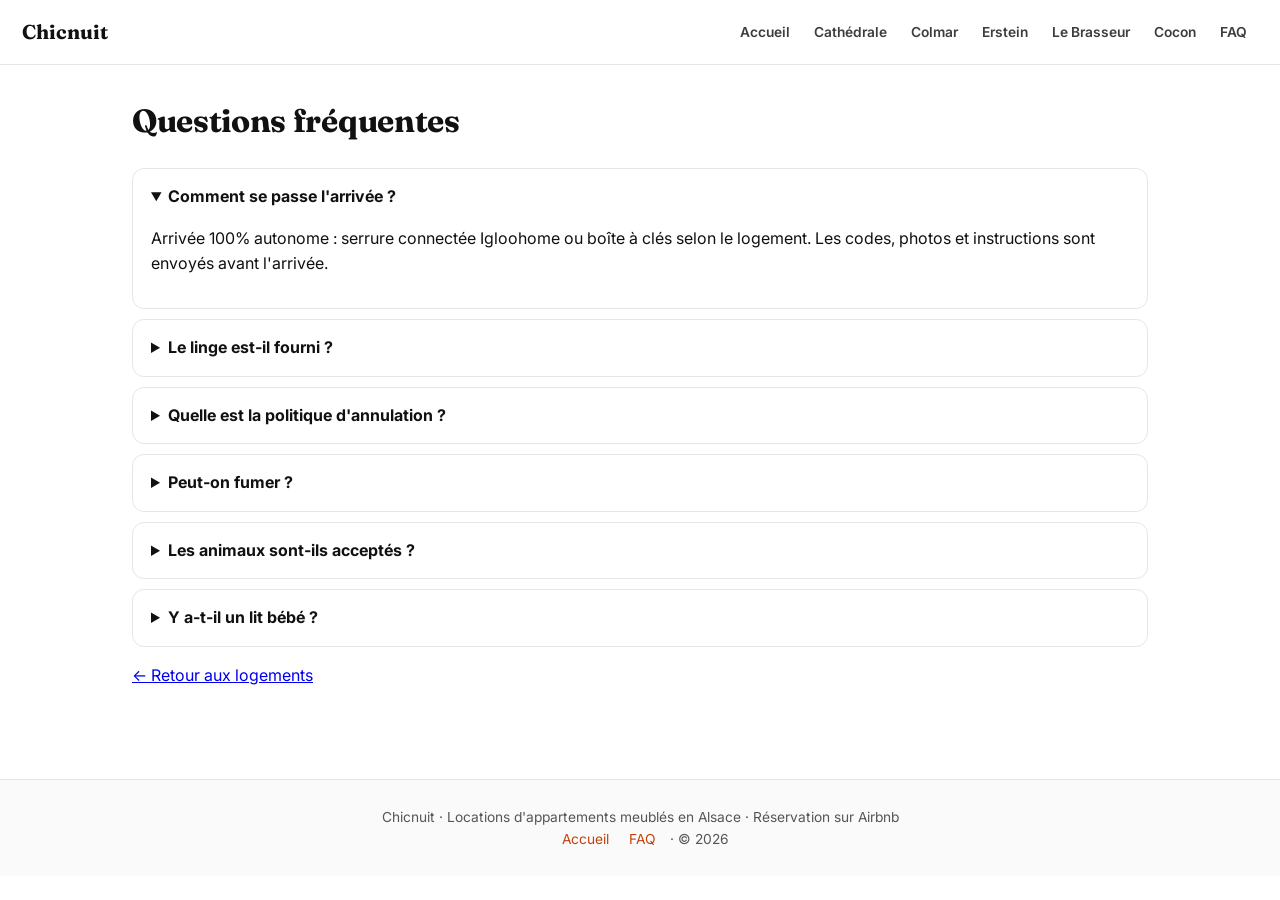
==== faq.html @ 04361673 "v3.1: hero full-bleed, titre/prix avant galerie" ====
<!DOCTYPE html>
<html lang="fr"><head><meta charset="utf-8"><meta name="viewport" content="width=device-width,initial-scale=1">
<title>Chicnuit — Questions fréquentes</title><meta name="description" content="Arrivée autonome, linge fourni, politique d&#x27;annulation 30 jours, animaux, lit bébé : les réponses sur les appartements Chicnuit.">
<link rel="canonical" href="https://sengchanhkano-prog.github.io/chicnuit/faq.html">
<link rel="preconnect" href="https://fonts.googleapis.com"><link rel="preconnect" href="https://fonts.gstatic.com" crossorigin>
<link href="https://fonts.googleapis.com/css2?family=Fraunces:opsz,wght@9..144,600;9..144,700&family=Inter:wght@400;600;800&display=swap" rel="stylesheet">
<link rel="stylesheet" href="style.css"><script type="application/ld+json">{"@context": "https://schema.org", "@type": "FAQPage", "mainEntity": [{"@type": "Question", "name": "Comment se passe l'arrivée ?", "acceptedAnswer": {"@type": "Answer", "text": "Arrivée 100% autonome : serrure connectée Igloohome ou boîte à clés selon le logement. Les codes, photos et instructions sont envoyés avant l'arrivée."}}, {"@type": "Question", "name": "Le linge est-il fourni ?", "acceptedAnswer": {"@type": "Answer", "text": "Oui : draps et serviettes fournis dans tous nos logements (1 serviette par voyageur)."}}, {"@type": "Question", "name": "Quelle est la politique d'annulation ?", "acceptedAnswer": {"@type": "Answer", "text": "Non remboursable moins de 30 jours avant l'arrivée. L'option « annulation prolongée » Airbnb (petit supplément) permet d'annuler gratuitement jusqu'à 24 h avant."}}, {"@type": "Question", "name": "Peut-on fumer ?", "acceptedAnswer": {"@type": "Answer", "text": "Non, tous nos logements sont non-fumeurs à l'intérieur."}}, {"@type": "Question", "name": "Les animaux sont-ils acceptés ?", "acceptedAnswer": {"@type": "Answer", "text": "Oui à Erstein, uniquement sur déclaration préalable. Pour les autres logements, demandez-nous sur Airbnb avant de réserver."}}, {"@type": "Question", "name": "Y a-t-il un lit bébé ?", "acceptedAnswer": {"@type": "Answer", "text": "Oui, sur demande, à Colmar (et selon disponibilité dans les autres logements)."}}]}</script></head>
<body><nav class="nav"><a class="brand" href="https://sengchanhkano-prog.github.io/chicnuit/">Chicnuit</a><div class="links"><a href="https://sengchanhkano-prog.github.io/chicnuit/">Accueil</a><a href="https://sengchanhkano-prog.github.io/chicnuit/apartments/cathedrale.html">Cathédrale</a><a href="https://sengchanhkano-prog.github.io/chicnuit/apartments/colmar.html">Colmar</a><a href="https://sengchanhkano-prog.github.io/chicnuit/apartments/erstein.html">Erstein</a><a href="https://sengchanhkano-prog.github.io/chicnuit/apartments/brasseur.html">Le Brasseur</a><a href="https://sengchanhkano-prog.github.io/chicnuit/apartments/cocon.html">Cocon</a><a href="https://sengchanhkano-prog.github.io/chicnuit/faq.html">FAQ</a></div></nav>
<main><div class='wrap'><h2 class='sec'>Questions fréquentes</h2><div class='faq'><details open><summary>Comment se passe l'arrivée ?</summary><p>Arrivée 100% autonome : serrure connectée Igloohome ou boîte à clés selon le logement. Les codes, photos et instructions sont envoyés avant l'arrivée.</p></details><details><summary>Le linge est-il fourni ?</summary><p>Oui : draps et serviettes fournis dans tous nos logements (1 serviette par voyageur).</p></details><details><summary>Quelle est la politique d'annulation ?</summary><p>Non remboursable moins de 30 jours avant l'arrivée. L'option « annulation prolongée » Airbnb (petit supplément) permet d'annuler gratuitement jusqu'à 24 h avant.</p></details><details><summary>Peut-on fumer ?</summary><p>Non, tous nos logements sont non-fumeurs à l'intérieur.</p></details><details><summary>Les animaux sont-ils acceptés ?</summary><p>Oui à Erstein, uniquement sur déclaration préalable. Pour les autres logements, demandez-nous sur Airbnb avant de réserver.</p></details><details><summary>Y a-t-il un lit bébé ?</summary><p>Oui, sur demande, à Colmar (et selon disponibilité dans les autres logements).</p></details></div><p><a href='index.html'>← Retour aux logements</a></p></div></main>
<footer>Chicnuit · Locations d'appartements meublés en Alsace · Réservation sur Airbnb<br><a href="https://sengchanhkano-prog.github.io/chicnuit/">Accueil</a><a href="https://sengchanhkano-prog.github.io/chicnuit/faq.html">FAQ</a> · © 2026</footer></body></html>
---- style.css ----
:root{--ink:#111;--muted:#6f6f6f;--line:#e6e6e6;--accent:#c2410c;--dark:#141414}
*{box-sizing:border-box}html{scroll-behavior:smooth}
body{margin:0;font-family:'Inter',system-ui,-apple-system,sans-serif;color:var(--ink);background:#fff;line-height:1.6}
h1,h2,.serif{font-family:'Fraunces',Georgia,serif;letter-spacing:-.01em}
.nav{position:sticky;top:0;z-index:50;background:#fff;border-bottom:1px solid var(--line);display:flex;align-items:center;justify-content:space-between;padding:14px 22px;gap:10px}
.nav .brand{font-family:'Fraunces',Georgia,serif;font-weight:700;font-size:1.25rem;text-decoration:none;color:var(--ink)}
.nav .links{display:flex;gap:2px;overflow-x:auto}
.nav .links a{color:#3d3d3d;text-decoration:none;font-size:.86rem;font-weight:600;padding:7px 11px;border-radius:999px;white-space:nowrap}
.nav .links a:hover{background:#f4f4f4;color:var(--accent)}
.ghero{position:relative;min-height:520px;display:flex;align-items:center;justify-content:center;text-align:center;color:#fff}
.ghero .bg{position:absolute;inset:0;background-size:cover;background-position:center 65%}
.ghero .shade{position:absolute;inset:0;background:linear-gradient(180deg,rgba(0,0,0,.5),rgba(0,0,0,.25) 45%,rgba(0,0,0,.62))}
.ghero .inner{position:relative;padding:30px 20px;max-width:760px}
.ghero h1{font-size:clamp(2rem,5.5vw,3.4rem);margin:0;line-height:1.12;text-shadow:0 2px 14px rgba(0,0,0,.4)}
.ghero p{margin:16px auto 0;max-width:600px;font-size:1.02rem;opacity:.95}
.ghero .cta2{margin-top:26px;display:flex;gap:12px;justify-content:center;flex-wrap:wrap}
main{padding:0}
.wrap{max-width:1060px;margin:0 auto;padding:30px 22px}
.ghero{position:relative;min-height:560px;display:flex;align-items:center;justify-content:center;text-align:center;color:#fff}
.kicker{color:var(--accent);font-weight:800;font-size:.8rem;letter-spacing:.14em;text-transform:uppercase;margin:0 0 8px}
h2.sec{font-size:clamp(1.5rem,3vw,2rem);margin:0 0 22px}
.grid{display:grid;gap:26px 22px;grid-template-columns:repeat(auto-fill,minmax(300px,1fr))}
.card{background:#fff;border:1px solid var(--line);border-radius:18px;overflow:hidden;display:flex;flex-direction:column;text-decoration:none;color:var(--ink);transition:box-shadow .18s,transform .18s}
.card:hover{box-shadow:0 10px 26px rgba(0,0,0,.13);transform:translateY(-2px)}
.card .ph{position:relative;aspect-ratio:4/3;background:#eee}
.card .ph img{width:100%;height:100%;object-fit:cover;display:block}
.card .pad{padding:15px 17px 17px;display:flex;flex-direction:column;flex:1}
.card h2{font-size:1.12rem;margin:0 0 2px}
.card .loc{color:var(--muted);font-size:.88rem;margin:0}
.card .beds{color:var(--muted);font-size:.85rem;margin:7px 0 12px}
.card .pline{margin-top:auto;font-size:.95rem}
.card .pline b{font-weight:800}
.heroimg{width:100%;border-radius:16px;display:block}
.gal{display:grid;grid-template-columns:2fr 1fr;gap:10px;margin:20px 0 8px}
.gal img{width:100%;height:100%;object-fit:cover;border-radius:14px;display:block;aspect-ratio:16/10}
.gal .side{display:grid;gap:10px}
.gal .side img{aspect-ratio:auto}
.trow{display:flex;justify-content:space-between;align-items:baseline;gap:14px;flex-wrap:wrap}
.trow h1{font-size:clamp(1.7rem,4vw,2.4rem);margin:8px 0 0}
.trow .bigprice{font-size:1.15rem;color:var(--ink)}
.trow .bigprice b{font-weight:800}
.chips{display:flex;flex-wrap:wrap;gap:8px;margin:18px 0 4px}
.chip{background:#f6f6f6;border:1px solid var(--line);border-radius:999px;padding:7px 14px;font-size:.85rem;color:#333}
.cancel{background:#fff7ed;border:1px solid #fed7aa;border-left:4px solid var(--accent);border-radius:12px;padding:14px 18px;margin:22px 0;font-size:.94rem}
.faq details{background:#fff;border:1px solid var(--line);border-radius:12px;padding:15px 18px;margin:10px 0}
.faq summary{font-weight:700;cursor:pointer}
.btn{display:inline-block;background:var(--accent);color:#fff!important;padding:12px 22px;border-radius:12px;text-decoration:none;font-size:.95rem;font-weight:700;box-shadow:0 4px 14px rgba(194,65,12,.28)}
.btn.ghost{background:#fff;color:var(--ink)!important;border:1.5px solid var(--line);box-shadow:none}
.badge{display:inline-block;background:#fff7ed;color:#9a3412;font-size:.8rem;font-weight:700;padding:5px 12px;border-radius:999px}
.backlink{margin-top:26px}
footer{background:#fafafa;border-top:1px solid var(--line);margin-top:44px;padding:26px 20px;font-size:.86rem;color:#555;text-align:center}
footer a{color:var(--accent);text-decoration:none;margin:0 10px}
@media(max-width:640px){.gal{grid-template-columns:1fr}.nav .links a{padding:7px 8px}}
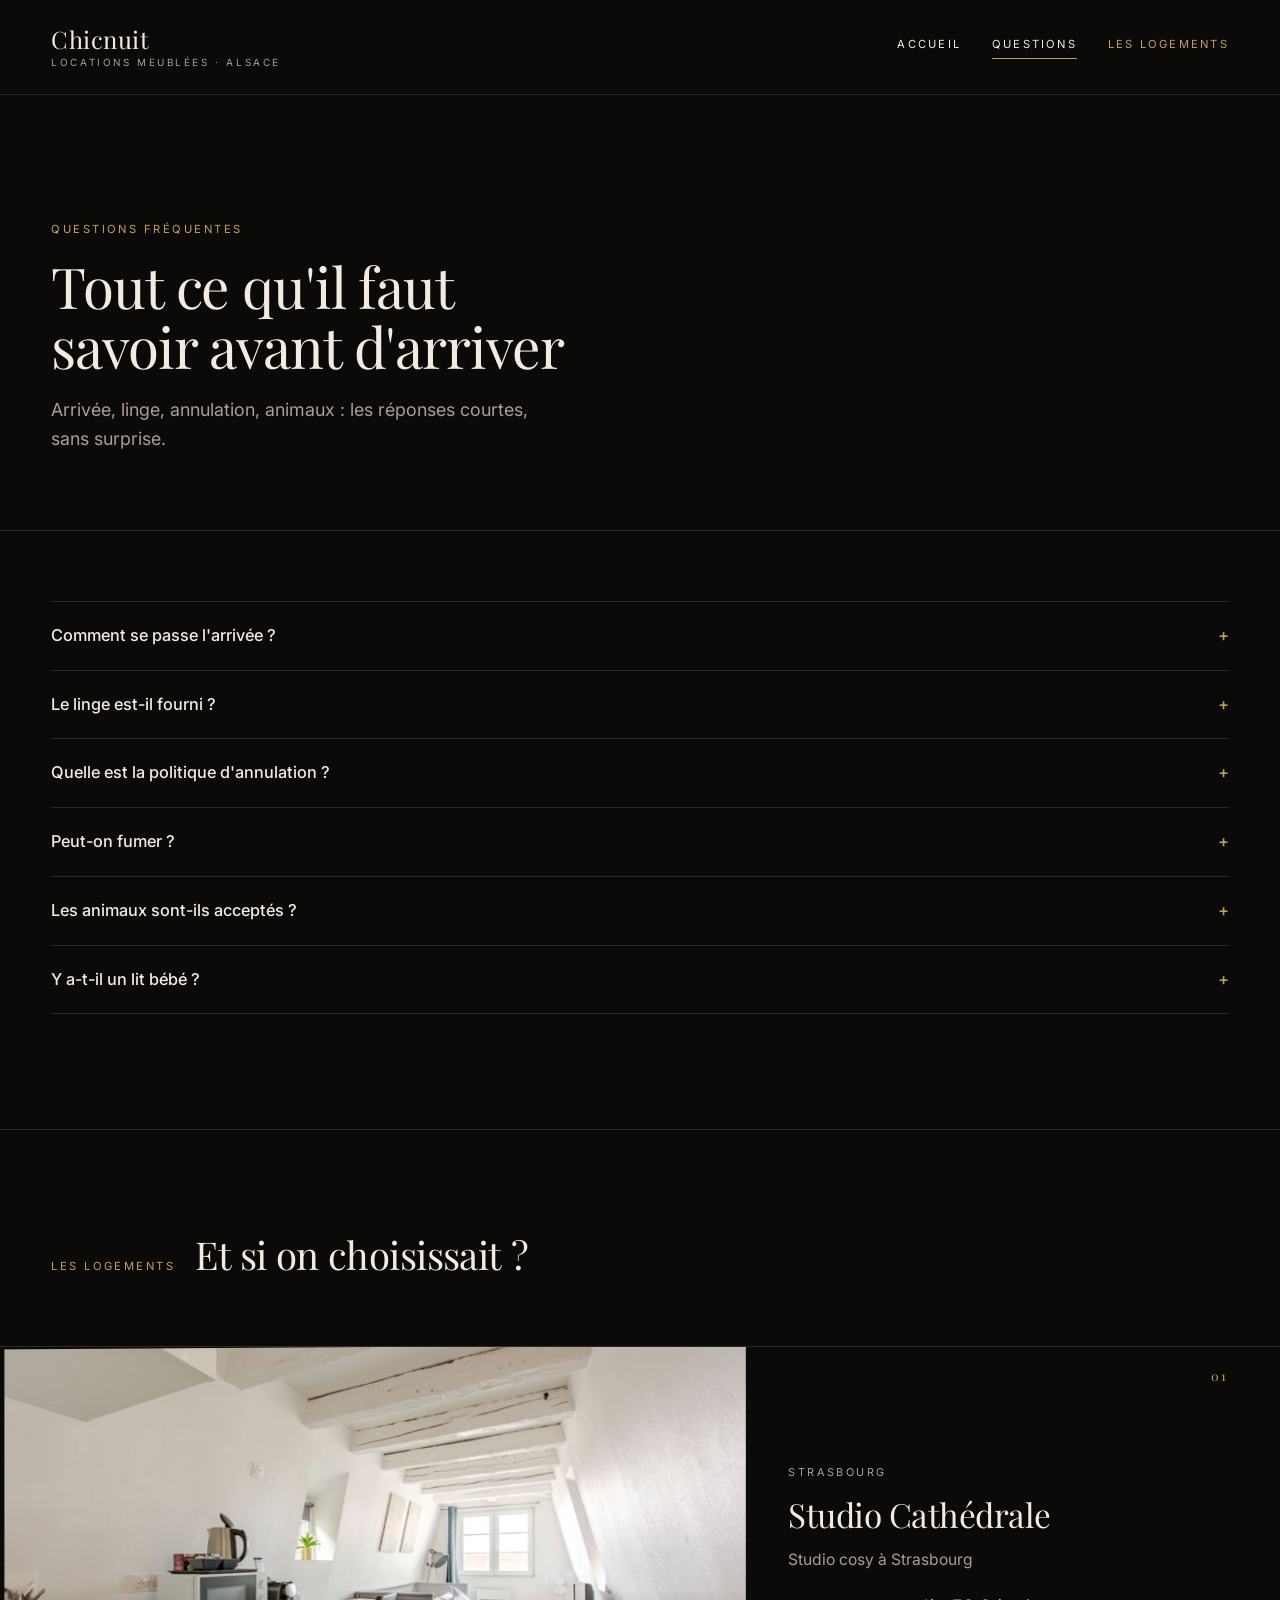
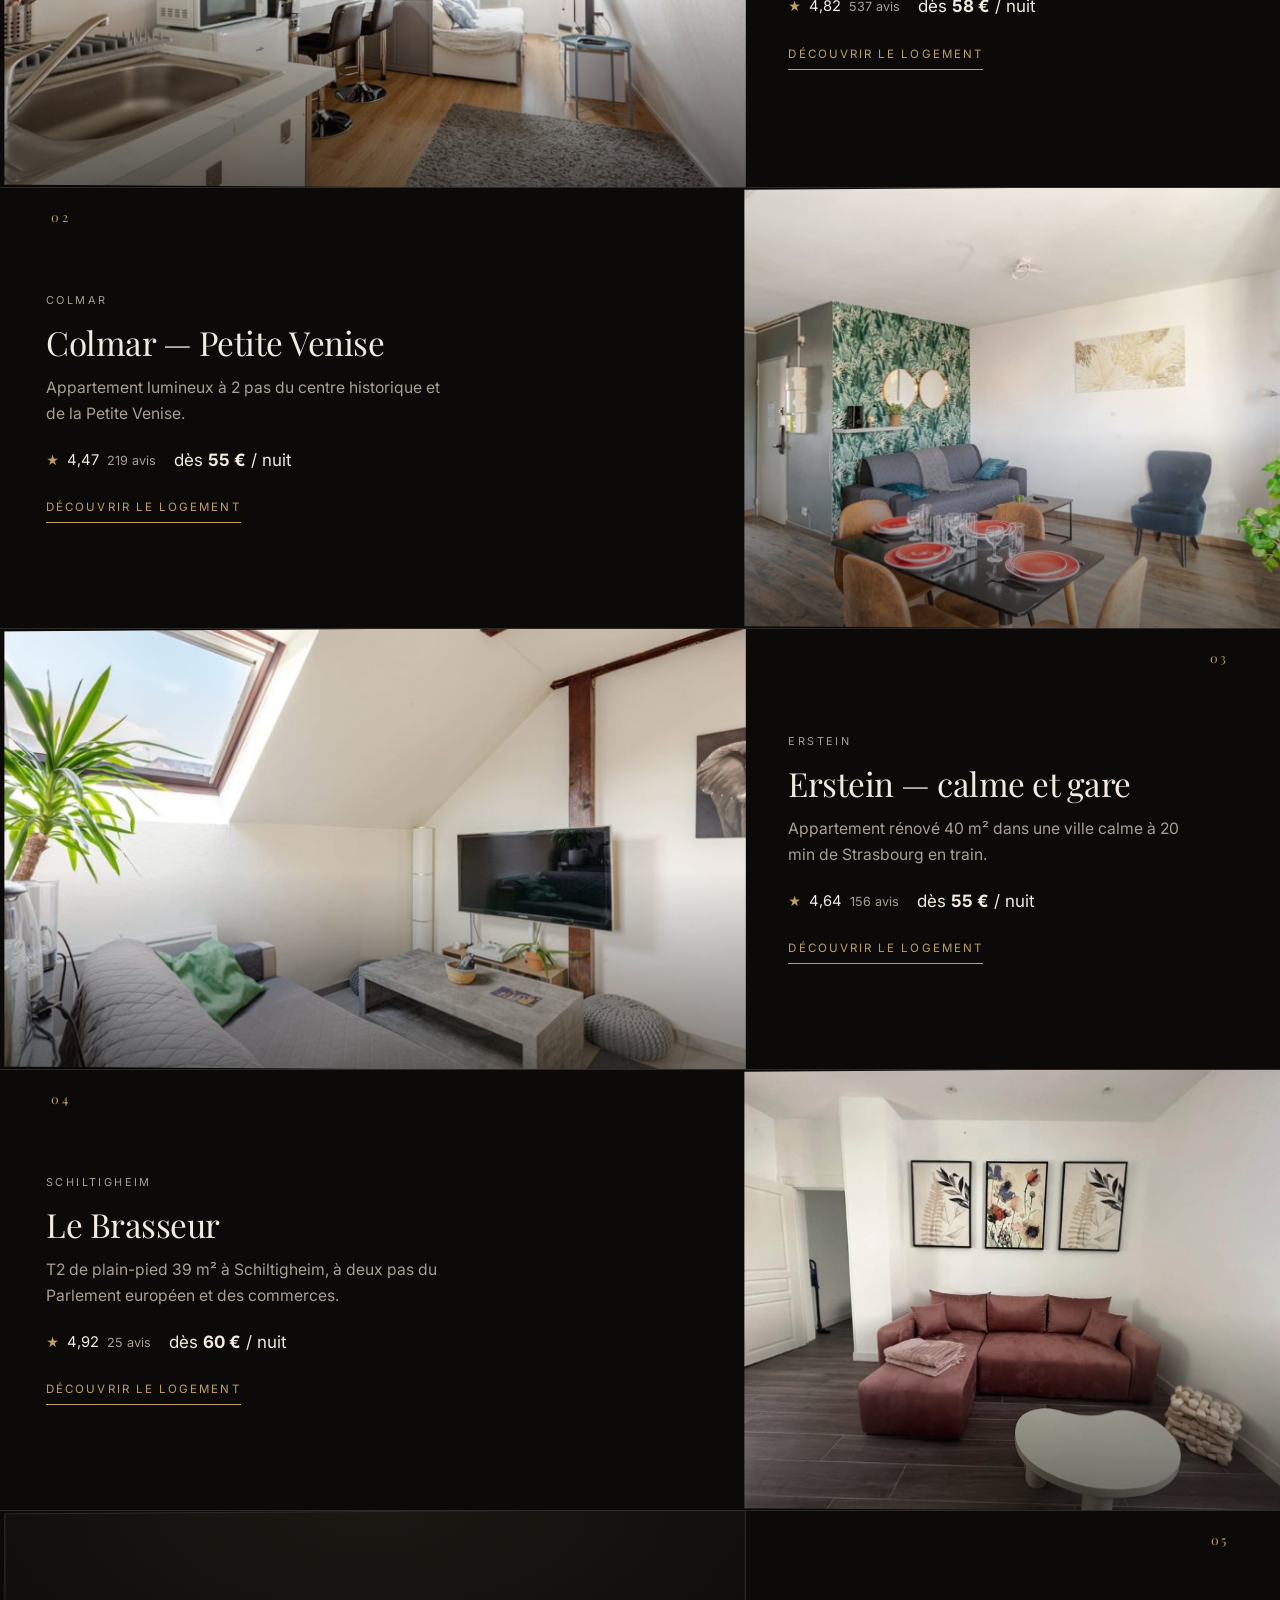
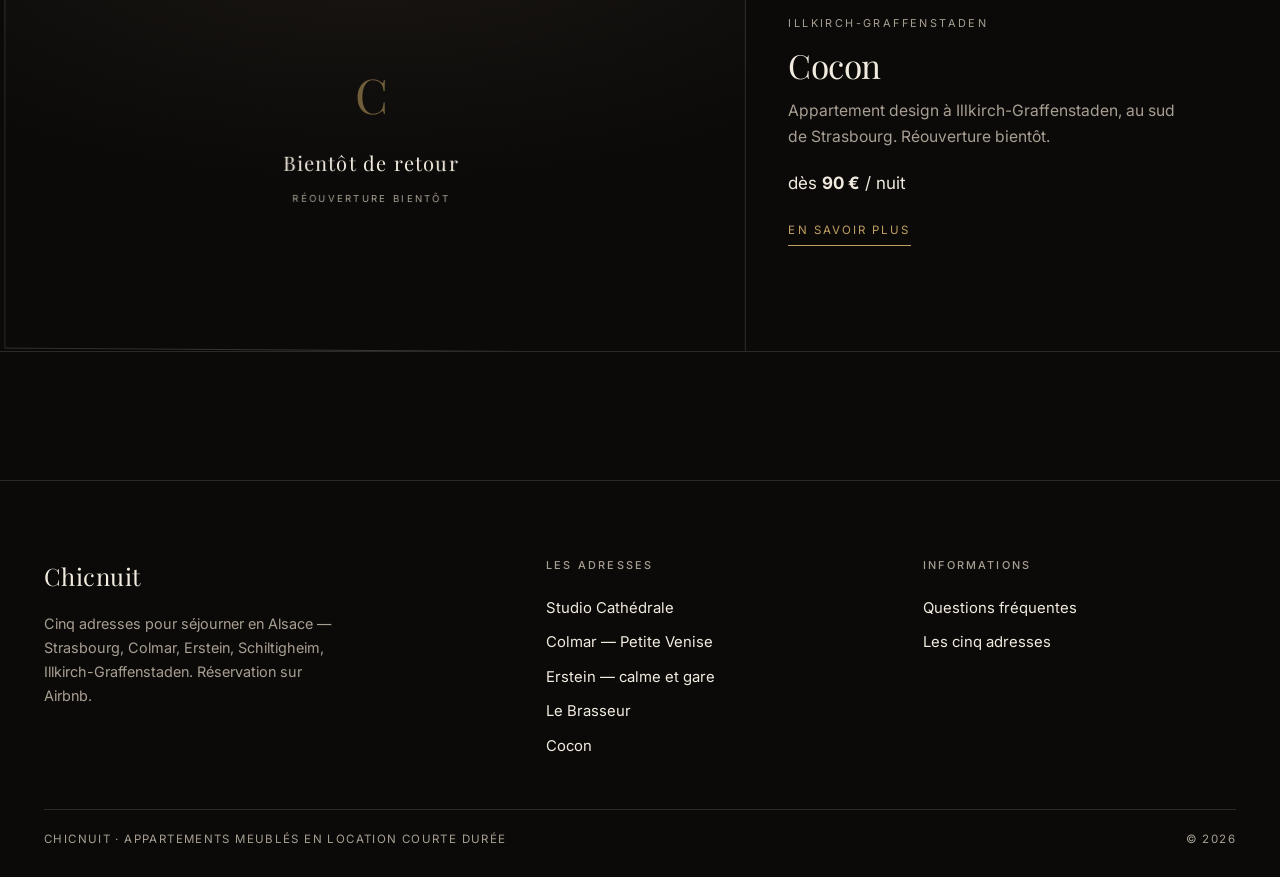
==== commit f5a89633: "Refonte complète — modèle A « Nuit & laiton » Nouveau site statique généré (chicnuit_redesign/v3) : " ====
--- a/faq.html
+++ b/faq.html
@@ -1,10 +1,126 @@
 <!DOCTYPE html>
-<html lang="fr"><head><meta charset="utf-8"><meta name="viewport" content="width=device-width,initial-scale=1">
-<title>Chicnuit — Questions fréquentes</title><meta name="description" content="Arrivée autonome, linge fourni, politique d&#x27;annulation 30 jours, animaux, lit bébé : les réponses sur les appartements Chicnuit.">
+<html lang="fr">
+<head>
+<meta charset="utf-8">
+<meta name="viewport" content="width=device-width, initial-scale=1">
+<title>Questions fréquentes — Chicnuit, appartements meublés en Alsace</title>
+<meta name="description" content="Arrivée autonome, linge fourni, annulation, animaux, lit bébé : les réponses courtes avant de réserver un appartement Chicnuit en Alsace.">
+<meta name="robots" content="index,follow">
+<link rel="icon" href="data:image/svg+xml,%3Csvg xmlns='http://www.w3.org/2000/svg' viewBox='0 0 32 32'%3E%3Crect width='32' height='32' fill='%230b0a09'/%3E%3Ctext x='16' y='22' font-family='Georgia,serif' font-size='18' fill='%23c0a062' text-anchor='middle'%3EC%3C/text%3E%3C/svg%3E">
+<link rel="preconnect" href="https://fonts.googleapis.com">
+<link rel="preconnect" href="https://fonts.gstatic.com" crossorigin>
+<link href="https://fonts.googleapis.com/css2?family=Playfair+Display:ital,wght@0,400;0,500;1,400&family=Inter:wght@300;400;500&display=swap" rel="stylesheet">
+<link rel="stylesheet" href="assets/style.css">
 <link rel="canonical" href="https://sengchanhkano-prog.github.io/chicnuit/faq.html">
-<link rel="preconnect" href="https://fonts.googleapis.com"><link rel="preconnect" href="https://fonts.gstatic.com" crossorigin>
-<link href="https://fonts.googleapis.com/css2?family=Fraunces:opsz,wght@9..144,600;9..144,700&family=Inter:wght@400;600;800&display=swap" rel="stylesheet">
-<link rel="stylesheet" href="style.css"><script type="application/ld+json">{"@context": "https://schema.org", "@type": "FAQPage", "mainEntity": [{"@type": "Question", "name": "Comment se passe l'arrivée ?", "acceptedAnswer": {"@type": "Answer", "text": "Arrivée 100% autonome : serrure connectée Igloohome ou boîte à clés selon le logement. Les codes, photos et instructions sont envoyés avant l'arrivée."}}, {"@type": "Question", "name": "Le linge est-il fourni ?", "acceptedAnswer": {"@type": "Answer", "text": "Oui : draps et serviettes fournis dans tous nos logements (1 serviette par voyageur)."}}, {"@type": "Question", "name": "Quelle est la politique d'annulation ?", "acceptedAnswer": {"@type": "Answer", "text": "Non remboursable moins de 30 jours avant l'arrivée. L'option « annulation prolongée » Airbnb (petit supplément) permet d'annuler gratuitement jusqu'à 24 h avant."}}, {"@type": "Question", "name": "Peut-on fumer ?", "acceptedAnswer": {"@type": "Answer", "text": "Non, tous nos logements sont non-fumeurs à l'intérieur."}}, {"@type": "Question", "name": "Les animaux sont-ils acceptés ?", "acceptedAnswer": {"@type": "Answer", "text": "Oui à Erstein, uniquement sur déclaration préalable. Pour les autres logements, demandez-nous sur Airbnb avant de réserver."}}, {"@type": "Question", "name": "Y a-t-il un lit bébé ?", "acceptedAnswer": {"@type": "Answer", "text": "Oui, sur demande, à Colmar (et selon disponibilité dans les autres logements)."}}]}</script></head>
-<body><nav class="nav"><a class="brand" href="https://sengchanhkano-prog.github.io/chicnuit/">Chicnuit</a><div class="links"><a href="https://sengchanhkano-prog.github.io/chicnuit/">Accueil</a><a href="https://sengchanhkano-prog.github.io/chicnuit/apartments/cathedrale.html">Cathédrale</a><a href="https://sengchanhkano-prog.github.io/chicnuit/apartments/colmar.html">Colmar</a><a href="https://sengchanhkano-prog.github.io/chicnuit/apartments/erstein.html">Erstein</a><a href="https://sengchanhkano-prog.github.io/chicnuit/apartments/brasseur.html">Le Brasseur</a><a href="https://sengchanhkano-prog.github.io/chicnuit/apartments/cocon.html">Cocon</a><a href="https://sengchanhkano-prog.github.io/chicnuit/faq.html">FAQ</a></div></nav>
-<main><div class='wrap'><h2 class='sec'>Questions fréquentes</h2><div class='faq'><details open><summary>Comment se passe l'arrivée ?</summary><p>Arrivée 100% autonome : serrure connectée Igloohome ou boîte à clés selon le logement. Les codes, photos et instructions sont envoyés avant l'arrivée.</p></details><details><summary>Le linge est-il fourni ?</summary><p>Oui : draps et serviettes fournis dans tous nos logements (1 serviette par voyageur).</p></details><details><summary>Quelle est la politique d'annulation ?</summary><p>Non remboursable moins de 30 jours avant l'arrivée. L'option « annulation prolongée » Airbnb (petit supplément) permet d'annuler gratuitement jusqu'à 24 h avant.</p></details><details><summary>Peut-on fumer ?</summary><p>Non, tous nos logements sont non-fumeurs à l'intérieur.</p></details><details><summary>Les animaux sont-ils acceptés ?</summary><p>Oui à Erstein, uniquement sur déclaration préalable. Pour les autres logements, demandez-nous sur Airbnb avant de réserver.</p></details><details><summary>Y a-t-il un lit bébé ?</summary><p>Oui, sur demande, à Colmar (et selon disponibilité dans les autres logements).</p></details></div><p><a href='index.html'>← Retour aux logements</a></p></div></main>
-<footer>Chicnuit · Locations d'appartements meublés en Alsace · Réservation sur Airbnb<br><a href="https://sengchanhkano-prog.github.io/chicnuit/">Accueil</a><a href="https://sengchanhkano-prog.github.io/chicnuit/faq.html">FAQ</a> · © 2026</footer></body></html>+<meta property="og:type" content="website">
+<meta property="og:title" content="Questions fréquentes — Chicnuit, appartements meublés en Alsace">
+<meta property="og:description" content="Arrivée autonome, linge fourni, annulation, animaux, lit bébé : les réponses courtes avant de réserver un appartement Chicnuit en Alsace.">
+<meta property="og:url" content="https://sengchanhkano-prog.github.io/chicnuit/faq.html">
+<meta property="og:image" content="https://sengchanhkano-prog.github.io/chicnuit/img/cathedrale-08.jpg">
+<meta property="og:locale" content="fr_FR">
+<meta name="twitter:card" content="summary_large_image">
+</head>
+<body data-theme="A">
+<a class="skip" href="#principal">Aller au contenu</a>
+<header class="topbar">
+  <div class="topbar-in">
+    <a class="marque" href="index.html" aria-label="Chicnuit — accueil">
+      <span class="marque-nom">Chicnuit</span>
+      <span class="marque-sur">Locations meublées · Alsace</span>
+    </a>
+    <nav class="nav" aria-label="Navigation principale"><a href="index.html" class="nav-l">Accueil</a><a href="faq.html" class="nav-l est-actif">Questions</a>
+      <a class="nav-l nav-cta" href="index.html#adresses">Les logements</a>
+    </nav>
+    <button class="burger" type="button" aria-expanded="false" aria-controls="menu-mobile">
+      <span></span><span></span><span></span><span class="burger-txt">Menu</span>
+    </button>
+  </div>
+  <div class="menu-mobile" id="menu-mobile" hidden>
+    <nav aria-label="Navigation téléphone">
+      <a href="index.html">Accueil</a>
+      <a href="index.html#adresses">Les logements</a>
+      <a href="faq.html">Questions fréquentes</a>
+    </nav>
+    <p class="menu-note">Réservation sur Airbnb · arrivée autonome</p>
+  </div>
+</header>
+<main id="principal">
+<section class="entete-page">
+  <p class="eyebrow">Questions fréquentes</p>
+  <h1 class="display-2">Tout ce qu'il faut savoir avant d'arriver</h1>
+  <p class="lede">Arrivée, linge, annulation, animaux : les réponses courtes, sans surprise.</p>
+</section>
+
+<section class="faq faq--page">
+  <div class="faq-liste"><details class="faq-item"><summary>Comment se passe l'arrivée ?</summary><p>Arrivée 100 % autonome : serrure connectée Igloohome ou boîte à clés selon le logement. Les codes, photos et instructions sont envoyés avant l'arrivée.</p></details><details class="faq-item"><summary>Le linge est-il fourni ?</summary><p>Oui : draps et serviettes fournis dans tous nos logements (1 serviette par voyageur).</p></details><details class="faq-item"><summary>Quelle est la politique d'annulation ?</summary><p>Non remboursable moins de 30 jours avant l'arrivée. L'option « annulation prolongée » Airbnb (petit supplément) permet d'annuler gratuitement jusqu'à 24 h avant.</p></details><details class="faq-item"><summary>Peut-on fumer ?</summary><p>Non, tous nos logements sont non-fumeurs à l'intérieur.</p></details><details class="faq-item"><summary>Les animaux sont-ils acceptés ?</summary><p>Oui à Erstein, uniquement sur déclaration préalable. Pour les autres logements, demandez-nous sur Airbnb avant de réserver.</p></details><details class="faq-item"><summary>Y a-t-il un lit bébé ?</summary><p>Oui, sur demande, à Colmar (et selon disponibilité dans les autres logements).</p></details></div>
+</section>
+
+<section class="adresses adresses--faq">
+  <div class="adresses-tete"><p class="eyebrow">Les logements</p>
+  <h2 class="titre-2">Et si on choisissait ?</h2></div>
+  <div class="adresses-piste"><article class="addr" data-num="01">
+  <a class="addr-cadre" href="apartments/cathedrale.html" aria-label="Studio Cathédrale"><div class="addr-media"><img src="img/cathedrale-08-800.jpg" alt="Studio Cathédrale" loading="eager" decoding="async"></div></a>
+  <div class="addr-corps">
+    <p class="addr-ville">Strasbourg</p>
+    <h3 class="addr-nom">Studio Cathédrale</h3>
+    <p class="addr-texte">Studio cosy à Strasbourg</p>
+    <div class="addr-meta"><span class="note"><span class="note-e">★</span> 4,82<span class="note-a">537 avis</span></span><span class="addr-prix">dès <b>58 €</b> / nuit</span></div>
+    <a class="addr-lien" href="apartments/cathedrale.html">Découvrir le logement</a>
+  </div>
+</article><article class="addr" data-num="02">
+  <a class="addr-cadre" href="apartments/colmar.html" aria-label="Colmar — Petite Venise"><div class="addr-media"><img src="img/colmar-09-800.jpg" alt="Colmar — Petite Venise" loading="eager" decoding="async"></div></a>
+  <div class="addr-corps">
+    <p class="addr-ville">Colmar</p>
+    <h3 class="addr-nom">Colmar — Petite Venise</h3>
+    <p class="addr-texte">Appartement lumineux à 2 pas du centre historique et de la Petite Venise.</p>
+    <div class="addr-meta"><span class="note"><span class="note-e">★</span> 4,47<span class="note-a">219 avis</span></span><span class="addr-prix">dès <b>55 €</b> / nuit</span></div>
+    <a class="addr-lien" href="apartments/colmar.html">Découvrir le logement</a>
+  </div>
+</article><article class="addr" data-num="03">
+  <a class="addr-cadre" href="apartments/erstein.html" aria-label="Erstein — calme et gare"><div class="addr-media"><img src="img/erstein-04-800.jpg" alt="Erstein — calme et gare" loading="lazy" decoding="async"></div></a>
+  <div class="addr-corps">
+    <p class="addr-ville">Erstein</p>
+    <h3 class="addr-nom">Erstein — calme et gare</h3>
+    <p class="addr-texte">Appartement rénové 40 m² dans une ville calme à 20 min de Strasbourg en train.</p>
+    <div class="addr-meta"><span class="note"><span class="note-e">★</span> 4,64<span class="note-a">156 avis</span></span><span class="addr-prix">dès <b>55 €</b> / nuit</span></div>
+    <a class="addr-lien" href="apartments/erstein.html">Découvrir le logement</a>
+  </div>
+</article><article class="addr" data-num="04">
+  <a class="addr-cadre" href="apartments/brasseur.html" aria-label="Le Brasseur"><div class="addr-media"><img src="img/brasseur-01-800.jpg" alt="Le Brasseur" loading="lazy" decoding="async"></div></a>
+  <div class="addr-corps">
+    <p class="addr-ville">Schiltigheim</p>
+    <h3 class="addr-nom">Le Brasseur</h3>
+    <p class="addr-texte">T2 de plain-pied 39 m² à Schiltigheim, à deux pas du Parlement européen et des commerces.</p>
+    <div class="addr-meta"><span class="note"><span class="note-e">★</span> 4,92<span class="note-a">25 avis</span></span><span class="addr-prix">dès <b>60 €</b> / nuit</span></div>
+    <a class="addr-lien" href="apartments/brasseur.html">Découvrir le logement</a>
+  </div>
+</article><article class="addr" data-num="05">
+  <a class="addr-cadre" href="apartments/cocon.html" aria-label="Cocon"><div class="addr-media addr-media--vide"><span>Bientôt de retour</span></div></a>
+  <div class="addr-corps">
+    <p class="addr-ville">Illkirch-Graffenstaden</p>
+    <h3 class="addr-nom">Cocon</h3>
+    <p class="addr-texte">Appartement design à Illkirch-Graffenstaden, au sud de Strasbourg. Réouverture bientôt.</p>
+    <div class="addr-meta"><span class="addr-prix">dès <b>90 €</b> / nuit</span></div>
+    <a class="addr-lien" href="apartments/cocon.html">En savoir plus</a>
+  </div>
+</article></div>
+</section>
+</main>
+<footer class="pied">
+  <div class="pied-in">
+    <div class="pied-marque">
+      <span class="marque-nom">Chicnuit</span>
+      <p>Cinq adresses pour séjourner en Alsace — Strasbourg, Colmar, Erstein, Schiltigheim,
+      Illkirch-Graffenstaden. Réservation sur Airbnb.</p>
+    </div>
+    <nav class="pied-nav" aria-label="Les logements"><h2>Les adresses</h2><ul><li><a href="apartments/cathedrale.html">Studio Cathédrale</a></li><li><a href="apartments/colmar.html">Colmar — Petite Venise</a></li><li><a href="apartments/erstein.html">Erstein — calme et gare</a></li><li><a href="apartments/brasseur.html">Le Brasseur</a></li><li><a href="apartments/cocon.html">Cocon</a></li></ul></nav>
+    <nav class="pied-nav" aria-label="Informations"><h2>Informations</h2>
+      <ul><li><a href="faq.html">Questions fréquentes</a></li>
+      <li><a href="index.html#adresses">Les cinq adresses</a></li></ul>
+    </nav>
+  </div>
+  <div class="pied-legal"><span>Chicnuit · Appartements meublés en location courte durée</span><span>© 2026</span></div>
+</footer>
+<script src="assets/app.js" defer></script>
+</body>
+</html>
--- a/assets/style.css
+++ b/assets/style.css
@@ -0,0 +1,568 @@
+/* ==========================================================================
+   Chicnuit — socle commun aux 3 modèles (typographie, composants, mouvement)
+   Les couleurs et les mises en page viennent de theme-<A|B|C>.css
+   ========================================================================== */
+
+*, *::before, *::after { box-sizing: border-box; }
+html { -webkit-text-size-adjust: 100%; scroll-behavior: smooth; }
+@media (prefers-reduced-motion: reduce) { html { scroll-behavior: auto; } }
+
+body {
+  margin: 0;
+  background: var(--bg);
+  color: var(--txt);
+  font-family: var(--sans);
+  font-size: 17px;
+  line-height: 1.65;
+  font-weight: 400;
+  -webkit-font-smoothing: antialiased;
+  text-rendering: optimizeLegibility;
+  overflow-x: hidden;
+}
+img, svg, iframe { display: block; max-width: 100%; }
+img { height: auto; }
+h1, h2, h3, h4, p, ul, ol, dl, dd, figure { margin: 0; }
+ul, ol { padding: 0; list-style: none; }
+a { color: inherit; text-decoration: none; }
+button { font: inherit; color: inherit; background: none; border: 0; cursor: pointer; }
+:focus-visible { outline: 2px solid var(--accent); outline-offset: 3px; }
+::selection { background: var(--accent); color: var(--txt-sur-accent, #fff); }
+
+.skip {
+  position: absolute; left: -999px; top: 0; z-index: 200;
+  padding: 12px 18px; background: var(--accent); color: #fff; font-size: 14px;
+}
+.skip:focus { left: 12px; top: 12px; }
+
+/* --- typographie ------------------------------------------------------- */
+.display {
+  font-family: var(--serif);
+  font-weight: var(--display-gras, 400);
+  font-size: clamp(2.6rem, 6.4vw, 5.4rem);
+  line-height: 1.02;
+  letter-spacing: -0.025em;
+  text-wrap: balance;
+}
+.display-2 {
+  font-family: var(--serif);
+  font-weight: var(--display-gras, 400);
+  font-size: clamp(2rem, 4.4vw, 3.6rem);
+  line-height: 1.06;
+  letter-spacing: -0.02em;
+  text-wrap: balance;
+}
+.titre-2 {
+  font-family: var(--serif);
+  font-weight: var(--display-gras, 400);
+  font-size: clamp(1.55rem, 3vw, 2.5rem);
+  line-height: 1.12;
+  letter-spacing: -0.015em;
+  text-wrap: balance;
+}
+.titre-3 {
+  font-family: var(--sans);
+  font-weight: var(--titre-3-gras, 500);
+  font-size: 0.78rem;
+  letter-spacing: 0.18em;
+  text-transform: uppercase;
+  color: var(--txt-2);
+}
+.lede {
+  font-size: clamp(1.02rem, 1.4vw, 1.22rem);
+  line-height: 1.6;
+  color: var(--txt-2);
+  max-width: 46ch;
+}
+.eyebrow {
+  font-family: var(--mono, var(--sans));
+  font-size: 0.7rem;
+  letter-spacing: 0.22em;
+  text-transform: uppercase;
+  color: var(--accent);
+  margin-bottom: 18px;
+}
+p { max-width: 66ch; }
+
+/* --- boutons ----------------------------------------------------------- */
+.btn {
+  display: inline-flex; align-items: center; justify-content: center; gap: 10px;
+  min-height: 50px; padding: 0 26px;
+  font-size: 0.8rem; font-weight: 500; letter-spacing: 0.1em; text-transform: uppercase;
+  border: 1px solid var(--accent);
+  color: var(--accent);
+  transition: background .35s ease, color .35s ease, border-color .35s ease, transform .35s ease;
+}
+.btn:hover { background: var(--accent); color: var(--txt-sur-accent, #fff); transform: translateY(-2px); }
+.btn--plein { background: var(--accent); color: var(--txt-sur-accent, #fff); }
+.btn--plein:hover { filter: brightness(1.08); }
+.btn--ghost { border-color: var(--ligne); color: var(--txt); }
+.btn--ghost:hover { background: var(--txt); color: var(--bg); border-color: var(--txt); }
+
+/* --- note & prix ------------------------------------------------------- */
+.note { display: inline-flex; align-items: baseline; gap: 8px; font-size: 0.92rem; }
+.note-e { color: var(--accent); font-size: 0.86em; }
+.note-a { color: var(--txt-2); font-size: 0.86em; }
+.prix { font-size: 0.95rem; color: var(--txt-2); }
+.prix b { font-family: var(--serif); font-size: 1.5em; font-weight: var(--display-gras, 400); color: var(--txt); }
+
+/* --- barre de navigation ---------------------------------------------- */
+.topbar {
+  position: absolute; inset: 0 0 auto 0; z-index: 60;
+  padding: 22px clamp(18px, 4vw, 44px);
+}
+.topbar-in { display: flex; align-items: center; justify-content: space-between; gap: 24px; }
+.marque { display: flex; flex-direction: column; line-height: 1.1; }
+.marque-nom {
+  font-family: var(--serif); font-size: 1.42rem; font-weight: var(--display-gras, 400);
+  letter-spacing: 0.02em;
+}
+.marque-sur { font-size: 0.62rem; letter-spacing: 0.26em; text-transform: uppercase; color: var(--txt-2); margin-top: 5px; }
+.nav { display: flex; align-items: center; gap: clamp(16px, 2.4vw, 34px); }
+.nav-l {
+  font-size: 0.72rem; letter-spacing: 0.16em; text-transform: uppercase;
+  padding-bottom: 4px; border-bottom: 1px solid transparent;
+  transition: border-color .3s ease, color .3s ease;
+}
+.nav-l:hover, .nav-l.est-actif { border-color: var(--accent); }
+.nav-cta { color: var(--accent); }
+
+.burger { position: relative; z-index: 56; display: none; flex-direction: column; gap: 4px; padding: 10px 0; }
+.burger span:not(.burger-txt) { display: block; width: 22px; height: 1px; background: currentColor; transition: transform .3s ease, opacity .3s ease; }
+.burger-txt { font-size: 0.66rem; letter-spacing: 0.2em; text-transform: uppercase; margin-top: 5px; }
+.burger[aria-expanded="true"] span:nth-child(1) { transform: translateY(5px) rotate(45deg); }
+.burger[aria-expanded="true"] span:nth-child(2) { opacity: 0; }
+.burger[aria-expanded="true"] span:nth-child(3) { transform: translateY(-5px) rotate(-45deg); }
+.menu-mobile {
+  position: fixed; inset: 0; z-index: 55;
+  background: var(--bg); padding: 110px clamp(22px, 7vw, 48px) 40px;
+  display: flex; flex-direction: column; gap: 34px;
+}
+.menu-mobile[hidden] { display: none; }
+.menu-mobile a {
+  font-family: var(--serif); font-size: clamp(1.7rem, 7vw, 2.4rem);
+  line-height: 1.15; letter-spacing: -0.02em;
+  border-bottom: 1px solid var(--ligne); padding-bottom: 14px;
+}
+.menu-mobile nav { display: flex; flex-direction: column; gap: 22px; }
+.menu-note { font-size: 0.72rem; letter-spacing: 0.18em; text-transform: uppercase; color: var(--txt-2); margin-top: auto; }
+body.menu-ouvert { overflow: hidden; }
+
+/* --- anneau 3D des logements ------------------------------------------ */
+.anneau { position: relative; padding: clamp(70px, 9vw, 110px) 0 clamp(90px, 12vw, 150px); overflow: hidden; }
+.anneau-tete { text-align: center; margin-bottom: clamp(30px, 4vw, 46px); padding: 0 var(--gouttiere); }
+.anneau-note { font-size: 0.72rem; letter-spacing: 0.18em; text-transform: uppercase; color: var(--txt-2); margin-top: 12px; }
+.anneau-scene {
+  --carte-l: 300px; --carte-h: 400px; --rayon: 310px;
+  height: var(--carte-h); display: flex; align-items: center; justify-content: center;
+  perspective: 1500px; perspective-origin: 50% 42%;
+  touch-action: pan-y; cursor: grab;
+}
+.anneau-scene:active { cursor: grabbing; }
+.anneau-piste {
+  position: relative; width: var(--carte-l); height: var(--carte-h);
+  transform-style: preserve-3d; will-change: transform;
+}
+.anneau-carte {
+  position: absolute; inset: 0; display: block; overflow: hidden;
+  transform: rotateY(calc(var(--i) * 72deg)) translateZ(var(--rayon));
+  backface-visibility: hidden; -webkit-backface-visibility: hidden;
+  background: var(--bg-2);
+  box-shadow: 0 40px 60px -40px rgba(0, 0, 0, .8);
+  transition: box-shadow .4s ease;
+}
+.anneau-carte:hover { box-shadow: 0 46px 80px -40px rgba(0, 0, 0, .9); }
+.anneau-img { position: absolute; inset: 0; display: block; }
+.anneau-img img { width: 100%; height: 100%; object-fit: cover; filter: saturate(0.96) contrast(1.02) brightness(1.02); }
+.anneau-img::after {
+  content: ""; position: absolute; inset: 0;
+  background: linear-gradient(180deg, rgba(0,0,0,0) 42%, rgba(0,0,0,.78) 100%);
+}
+.anneau-img--vide {
+  display: flex; align-items: center; justify-content: center;
+  font-family: var(--serif); font-size: 1.2rem; color: var(--txt);
+  background: radial-gradient(120% 90% at 50% 0%, #1b1713 0%, #0b0a09 70%);
+}
+.anneau-txt {
+  position: absolute; left: 0; right: 0; bottom: 0; z-index: 2;
+  display: flex; flex-direction: column; gap: 4px; padding: 18px 20px 20px; color: #fff;
+}
+.anneau-ville { font-size: 0.6rem; letter-spacing: 0.22em; text-transform: uppercase; color: rgba(255,255,255,.78); }
+.anneau-nom { font-family: var(--serif); font-size: 1.3rem; line-height: 1.1; letter-spacing: -0.01em; }
+.anneau-prix { font-size: 0.8rem; color: rgba(255,255,255,.85); margin-top: 6px; }
+.anneau-prix b { font-family: var(--serif); font-size: 1.25rem; font-weight: 400; }
+.anneau-ombre {
+  width: 46%; height: 34px; margin: -6px auto 0; border-radius: 50%;
+  background: radial-gradient(50% 50% at 50% 50%, rgba(0,0,0,.55), rgba(0,0,0,0) 70%);
+  filter: blur(6px);
+}
+body[data-theme="B"] .anneau-ombre { background: radial-gradient(50% 50% at 50% 50%, rgba(27,23,20,.28), rgba(27,23,20,0) 70%); }
+body[data-theme="C"] .anneau-ombre { background: radial-gradient(50% 50% at 50% 50%, rgba(20,23,26,.3), rgba(20,23,26,0) 70%); }
+@media (max-width: 620px) {
+  .anneau-scene { --carte-l: 210px; --carte-h: 290px; --rayon: 225px; }
+  .anneau-nom { font-size: 1.05rem; }
+  .anneau-txt { padding: 14px 16px 16px; }
+}
+
+.anneau-piste.est-statique { transform: none !important; }
+.anneau-piste.est-statique .anneau-carte {
+  position: relative; display: inline-block; width: 46%; margin: 1.5%;
+  transform: none; backface-visibility: visible;
+  vertical-align: top;
+}
+.anneau-piste.est-statique { width: auto; height: auto; }
+.anneau-scene:has(.anneau-piste.est-statique) { height: auto; }
+
+/* --- explication / promesses ------------------------------------------ */
+.experience { padding: clamp(70px, 9vw, 120px) var(--gouttiere); border-top: 1px solid var(--ligne); }
+.experience-in { max-width: var(--maxw); margin: 0 auto; }
+.experience-in > .titre-2 { max-width: 16ch; }
+.promesses { display: grid; grid-template-columns: repeat(3, 1fr); gap: clamp(24px, 4vw, 60px); margin-top: clamp(30px, 4vw, 50px); }
+.promesse { border-top: 1px solid var(--ligne); padding-top: 20px; }
+.promesse-n { font-family: var(--mono, var(--sans)); font-size: 0.68rem; letter-spacing: 0.2em; color: var(--accent); }
+.promesse h3 {
+  font-family: var(--serif); font-weight: var(--display-gras, 400);
+  font-size: 1.35rem; line-height: 1.2; margin: 10px 0 10px;
+}
+.promesse p { color: var(--txt-2); font-size: 0.95rem; max-width: 34ch; }
+@media (max-width: 820px) { .promesses { grid-template-columns: 1fr; } }
+
+/* --- listes, faq ------------------------------------------------------- */
+.liste li {
+  position: relative; padding: 11px 0 11px 22px;
+  border-bottom: 1px solid var(--ligne); font-size: 0.96rem; color: var(--txt-2);
+}
+.liste li::before {
+  content: ""; position: absolute; left: 0; top: 19px; width: 7px; height: 1px; background: var(--accent);
+}
+.faq-liste { border-top: 1px solid var(--ligne); }
+.faq-item { border-bottom: 1px solid var(--ligne); }
+.faq-item summary {
+  cursor: pointer; list-style: none;
+  padding: 20px 0; font-size: 1.02rem; font-weight: 500;
+  display: flex; align-items: baseline; justify-content: space-between; gap: 20px;
+}
+.faq-item summary::-webkit-details-marker { display: none; }
+.faq-item summary::after {
+  content: "+"; font-family: var(--mono, monospace); font-size: 1.05rem; color: var(--accent);
+  transition: transform .3s ease;
+}
+.faq-item[open] summary::after { transform: rotate(45deg); }
+.faq-item p { padding: 0 0 22px; color: var(--txt-2); max-width: 62ch; }
+.lien {
+  display: inline-block; font-size: 0.74rem; letter-spacing: 0.16em; text-transform: uppercase;
+  color: var(--accent); border-bottom: 1px solid currentColor; padding-bottom: 4px;
+  transition: opacity .3s ease;
+}
+.lien:hover { opacity: .6; }
+
+/* --- pied de page ------------------------------------------------------ */
+.pied { border-top: 1px solid var(--ligne); padding: clamp(40px, 6vw, 76px) clamp(18px, 4vw, 44px) 28px; }
+.pied-in {
+  display: grid; grid-template-columns: 1.4fr 1fr 1fr; gap: clamp(28px, 5vw, 70px);
+  max-width: var(--maxw); margin: 0 auto;
+}
+.pied-marque p { margin-top: 16px; font-size: 0.9rem; color: var(--txt-2); max-width: 34ch; }
+.pied-nav h2 {
+  font-family: var(--sans); font-size: 0.68rem; font-weight: 500; letter-spacing: 0.2em;
+  text-transform: uppercase; color: var(--txt-2); margin-bottom: 16px;
+}
+.pied-nav li { padding: 5px 0; font-size: 0.93rem; }
+.pied-nav a { border-bottom: 1px solid transparent; transition: border-color .3s ease; }
+.pied-nav a:hover { border-color: var(--accent); }
+.pied-legal {
+  display: flex; flex-wrap: wrap; gap: 14px; justify-content: space-between;
+  max-width: var(--maxw); margin: 46px auto 0; padding-top: 20px;
+  border-top: 1px solid var(--ligne);
+  font-size: 0.72rem; letter-spacing: 0.12em; text-transform: uppercase; color: var(--txt-2);
+}
+
+/* --- mouvement --------------------------------------------------------- */
+.reveal { opacity: 0; transform: translateY(22px); transition: opacity .9s cubic-bezier(.16,1,.3,1), transform .9s cubic-bezier(.16,1,.3,1); transition-delay: var(--d, 0s); }
+.reveal.est-visible { opacity: 1; transform: none; }
+@media (prefers-reduced-motion: reduce) {
+  .reveal { opacity: 1 !important; transform: none !important; transition: none !important; }
+  * { animation-duration: .01ms !important; animation-iteration-count: 1 !important; }
+}
+
+/* --- responsive commun ------------------------------------------------ */
+@media (max-width: 980px) {
+  .nav { display: none; }
+  .burger { display: flex; }
+  .pied-in { grid-template-columns: 1fr 1fr; }
+  .pied-marque { grid-column: 1 / -1; }
+}
+@media (max-width: 620px) {
+  body { font-size: 16px; }
+  .pied-in { grid-template-columns: 1fr; }
+  .btn { width: 100%; }
+  .hero-actions { flex-direction: column; align-items: stretch; }
+}
+
+/* ==========================================================================
+   MODÈLE A — « Nocturne » : nuit profonde, laiton, rail latéral, diaporama plein cadre
+   ========================================================================== */
+body[data-theme="A"] {
+  --bg: #0b0a09;
+  --bg-2: #14110e;
+  --bg-3: #1b1713;
+  --txt: #f2ebdf;
+  --txt-2: #a89f93;
+  --accent: #c0a062;
+  --txt-sur-accent: #0b0a09;
+  --ligne: rgba(242, 235, 223, 0.14);
+  --serif: "Playfair Display", "Times New Roman", serif;
+  --sans: "Inter", system-ui, sans-serif;
+  --mono: "Inter", system-ui, sans-serif;
+  --display-gras: 400;
+  --titre-3-gras: 500;
+  --maxw: 1320px;
+  --gouttiere: clamp(18px, 4vw, 52px);
+}
+
+/* --- navigation haute (remplace le rail latéral, jugé peu lisible) ----- */
+body[data-theme="A"] .topbar {
+  position: absolute; inset: 0 0 auto 0; padding: 26px var(--gouttiere);
+  border-bottom: 1px solid rgba(242, 235, 223, 0.12);
+  background: var(--bg);
+}
+body[data-theme="A"] .topbar-in { align-items: center; }
+body[data-theme="A"] .marque-nom { font-size: 1.5rem; }
+body[data-theme="A"] .nav-l { font-size: 0.7rem; letter-spacing: 0.2em; }
+
+/* --- héros : panneau nuit + grande image (texte jamais posé sur la photo) --- */
+body[data-theme="A"] .hero {
+  position: relative; display: grid; grid-template-columns: 44% 56%;
+  min-height: 92svh; background: var(--bg); overflow: hidden;
+}
+body[data-theme="A"] .hero-media { position: relative; order: 2; overflow: hidden; min-height: 60svh; }
+body[data-theme="A"] .slide { position: absolute; inset: 0; opacity: 0; transition: opacity 1.4s ease; }
+body[data-theme="A"] .slide.is-on { opacity: 1; }
+body[data-theme="A"] .slide img {
+  width: 100%; height: 100%; object-fit: cover;
+  transform: scale(1.03); animation: kenburns 28s ease-in-out infinite alternate;
+  filter: saturate(0.96) contrast(1.02) brightness(1.03);
+}
+@keyframes kenburns { from { transform: scale(1.03) translate3d(0, 0, 0); } to { transform: scale(1.1) translate3d(-1.2%, -0.8%, 0); } }
+body[data-theme="A"] .hero-voile { display: none; }
+body[data-theme="A"] .hero-contenu {
+  position: relative; order: 1; z-index: 3;
+  display: flex; flex-direction: column; justify-content: center;
+  padding: clamp(100px, 12vw, 150px) clamp(22px, 3.4vw, 54px) clamp(40px, 5vw, 60px) var(--gouttiere);
+}
+body[data-theme="A"] .hero-contenu::after {
+  content: ""; position: absolute; right: 0; top: 14%; bottom: 14%; width: 1px;
+  background: linear-gradient(180deg, transparent, var(--accent), transparent); opacity: .7;
+}
+body[data-theme="A"] .hero-contenu .display { max-width: 100%; margin-bottom: 22px; font-size: clamp(2.9rem, 6.2vw, 5.2rem); }
+body[data-theme="A"] .hero-contenu .lede { max-width: 34ch; margin-bottom: 26px; }
+body[data-theme="A"] .hero-meta { display: flex; flex-wrap: wrap; align-items: center; gap: 22px; margin-bottom: 30px;
+  padding-top: 18px; border-top: 1px solid var(--ligne); }
+body[data-theme="A"] .hero-actions { display: flex; flex-wrap: wrap; gap: 12px; }
+body[data-theme="A"] .btn { background: transparent; }
+body[data-theme="A"] .btn--plein { background: var(--accent); color: var(--txt-sur-accent); }
+body[data-theme="A"] .hero-fil {
+  position: absolute; z-index: 4; right: var(--gouttiere); bottom: 24px;
+  display: flex; gap: 18px;
+  font-size: 0.6rem; letter-spacing: 0.26em; text-transform: uppercase; color: #fff;
+  text-shadow: 0 1px 18px rgba(0,0,0,.8), 0 0 3px rgba(0,0,0,.85);
+}
+body[data-theme="A"] .hero--logement { grid-template-columns: 48% 52%; min-height: 82svh; }
+body[data-theme="A"] .hero--logement .display { font-size: clamp(2.4rem, 4.8vw, 4rem); max-width: 14ch; }
+
+/* --- bandeau essentiels ------------------------------------------------ */
+body[data-theme="A"] .essentiels-fond { border-bottom: 1px solid var(--ligne); background: var(--bg-2); }
+body[data-theme="A"] .essentiels {
+  display: grid; grid-template-columns: repeat(4, 1fr);
+  max-width: var(--maxw); margin: 0 auto; padding: 0 var(--gouttiere);
+}
+body[data-theme="A"] .ess { padding: 26px 0 26px 22px; border-left: 1px solid var(--ligne); }
+body[data-theme="A"] .ess:first-child { border-left: 0; padding-left: 0; }
+body[data-theme="A"] .ess-k { display: block; font-size: 0.64rem; letter-spacing: 0.2em; text-transform: uppercase; color: var(--txt-2); margin-bottom: 8px; }
+body[data-theme="A"] .ess-v { font-family: var(--serif); font-size: 1.5rem; line-height: 1.1; }
+
+/* --- manifeste --------------------------------------------------------- */
+body[data-theme="A"] .manifeste { padding: clamp(80px, 12vw, 150px) var(--gouttiere); }
+body[data-theme="A"] .manifeste-in { max-width: 900px; margin: 0 auto; text-align: left; }
+body[data-theme="A"] .manifeste .titre-2 { max-width: 22ch; margin-bottom: 26px; }
+body[data-theme="A"] .manifeste-txt { color: var(--txt-2); font-size: 1.02rem; max-width: 56ch; }
+
+/* --- adresses ---------------------------------------------------------- */
+body[data-theme="A"] .adresses { padding: clamp(60px, 8vw, 110px) 0 clamp(80px, 10vw, 140px); }
+body[data-theme="A"] .adresses-tete {
+  max-width: var(--maxw); margin: 0 auto clamp(40px, 6vw, 70px);
+  padding: 0 var(--gouttiere);
+  display: flex; flex-wrap: wrap; align-items: flex-end; justify-content: space-between; gap: 20px;
+}
+body[data-theme="A"] .adresses-tete .eyebrow { margin-bottom: 0; }
+body[data-theme="A"] .adresses-tete .titre-2 { flex: 1 1 320px; }
+body[data-theme="A"] .adresses-piste { display: block; border-top: 1px solid var(--ligne); }
+body[data-theme="A"] .addr {
+  display: grid; grid-template-columns: 58% 42%; align-items: stretch;
+  border-bottom: 1px solid var(--ligne); position: relative; overflow: clip;
+}
+body[data-theme="A"] .addr:nth-child(even) .addr-cadre { order: 2; }
+body[data-theme="A"] .addr-cadre {
+  position: relative; overflow: hidden; display: block; min-height: 440px;
+  transform: perspective(1400px) rotateY(-2.4deg);
+  box-shadow: 0 40px 70px -50px rgba(0,0,0,.9);
+}
+body[data-theme="A"] .addr-media { position: absolute; inset: 0; overflow: hidden; }
+body[data-theme="A"] .addr-media img {
+  width: 100%; height: 100%; object-fit: cover;
+  transition: transform 1.4s cubic-bezier(.16,1,.3,1), filter .6s ease;
+  filter: saturate(0.94) contrast(1.02);
+}
+body[data-theme="A"] .addr:hover .addr-media img { transform: scale(1.05); filter: saturate(1.02) contrast(1.04); }
+body[data-theme="A"] .addr-media::after {
+  content: ""; position: absolute; inset: 0;
+  background: linear-gradient(180deg, transparent 55%, rgba(11,10,9,.55) 100%);
+}
+body[data-theme="A"] .addr-corps {
+  display: flex; flex-direction: column; justify-content: center; gap: 14px;
+  padding: clamp(34px, 4.6vw, 66px) clamp(24px, 3.6vw, 56px);
+  position: relative;
+}
+body[data-theme="A"] .addr::before {
+  content: attr(data-num); position: absolute; top: 18px; right: var(--gouttiere);
+  font-family: var(--serif); font-size: 0.8rem; letter-spacing: 0.2em; color: var(--accent);
+}
+body[data-theme="A"] .addr:nth-child(even)::before { right: auto; left: var(--gouttiere); }
+body[data-theme="A"] .addr-ville { font-size: 0.68rem; letter-spacing: 0.22em; text-transform: uppercase; color: var(--txt-2); }
+body[data-theme="A"] .addr-nom { font-family: var(--serif); font-weight: 400; font-size: clamp(1.5rem, 2.6vw, 2.2rem); line-height: 1.1; letter-spacing: -0.015em; }
+body[data-theme="A"] .addr-texte { color: var(--txt-2); font-size: 0.98rem; max-width: 40ch; }
+body[data-theme="A"] .addr-meta { display: flex; flex-wrap: wrap; align-items: center; gap: 18px; margin-top: 6px; }
+body[data-theme="A"] .addr-lien {
+  align-self: flex-start; margin-top: 10px; padding-bottom: 5px;
+  font-size: 0.72rem; letter-spacing: 0.18em; text-transform: uppercase; color: var(--accent);
+  border-bottom: 1px solid var(--accent); transition: opacity .3s ease, letter-spacing .4s ease;
+}
+body[data-theme="A"] .addr-lien:hover { opacity: .7; letter-spacing: .24em; }
+body[data-theme="A"] .addr-media--vide {
+  display: flex; align-items: center; justify-content: center; flex-direction: column; gap: 12px;
+  background: radial-gradient(120% 90% at 50% 0%, #1b1713 0%, #0b0a09 70%);
+  border: 1px solid var(--ligne);
+}
+body[data-theme="A"] .addr-media--vide::before {
+  content: "C"; font-family: var(--serif); font-size: 3rem; color: var(--accent); opacity: .55;
+}
+body[data-theme="A"] .addr-media--vide span {
+  font-family: var(--serif); font-size: 1.25rem; color: var(--txt); letter-spacing: .06em;
+}
+body[data-theme="A"] .addr-media--vide::after {
+  content: "Réouverture bientôt"; position: static; inset: auto; background: none; font-size: 0.6rem; letter-spacing: 0.24em;
+  text-transform: uppercase; color: var(--txt-2);
+}
+
+/* --- galerie ----------------------------------------------------------- */
+body[data-theme="A"] .galerie { padding: clamp(70px, 9vw, 120px) 0; border-top: 1px solid var(--ligne); }
+body[data-theme="A"] .galerie-tete {
+  max-width: var(--maxw); margin: 0 auto clamp(30px, 4vw, 46px);
+  padding: 0 var(--gouttiere); display: flex; flex-wrap: wrap; align-items: baseline; justify-content: space-between; gap: 16px;
+}
+body[data-theme="A"] .galerie-note { font-size: 0.7rem; letter-spacing: 0.2em; text-transform: uppercase; color: var(--txt-2); }
+body[data-theme="A"] .galerie-piste {
+  display: flex; gap: 12px; overflow-x: auto; scroll-snap-type: x mandatory;
+  padding: 0 var(--gouttiere) 18px; scrollbar-width: thin;
+}
+body[data-theme="A"] .galerie-piste::after { content: ""; flex: 0 0 1px; }
+body[data-theme="A"] .galerie-piste { perspective: 1600px; }
+body[data-theme="A"] .g {
+  flex: 0 0 min(70vw, 800px); scroll-snap-align: start; position: relative;
+  aspect-ratio: 3 / 2; overflow: hidden; background: var(--bg-2);
+  transform: rotateY(-3.5deg); box-shadow: 0 30px 60px -45px rgba(0,0,0,.9);
+  transition: transform .8s cubic-bezier(.16,1,.3,1);
+}
+body[data-theme="A"] .g:hover { transform: rotateY(0deg) scale(1.01); }
+body[data-theme="A"] .g img { width: 100%; height: 100%; object-fit: cover; filter: saturate(0.94); transition: transform 1.2s cubic-bezier(.16,1,.3,1); }
+body[data-theme="A"] .g:hover img { transform: scale(1.04); }
+body[data-theme="A"] .g figcaption {
+  position: absolute; left: 16px; bottom: 14px;
+  font-size: 0.62rem; letter-spacing: 0.2em; text-transform: uppercase; color: #f2ebdf;
+  background: rgba(11,10,9,.55); padding: 5px 9px; backdrop-filter: blur(4px);
+}
+
+/* --- détail ------------------------------------------------------------ */
+body[data-theme="A"] .detail {
+  display: grid; grid-template-columns: minmax(0, 7fr) minmax(0, 5fr); gap: clamp(34px, 6vw, 90px);
+  max-width: var(--maxw); margin: 0 auto; padding: clamp(70px, 9vw, 120px) var(--gouttiere);
+}
+body[data-theme="A"] .detail-texte .titre-2 { margin-bottom: 22px; max-width: 24ch; }
+body[data-theme="A"] .detail-texte p { color: var(--txt-2); margin-bottom: 18px; }
+body[data-theme="A"] .detail-texte .titre-3 { margin: 34px 0 12px; }
+body[data-theme="A"] .fiche {
+  position: sticky; top: 40px; align-self: start;
+  background: var(--bg-2); border: 1px solid var(--ligne); padding: clamp(26px, 3vw, 40px);
+  display: flex; flex-direction: column; gap: 16px;
+}
+body[data-theme="A"] .fiche-sur { font-size: 0.66rem; letter-spacing: 0.2em; text-transform: uppercase; color: var(--txt-2); }
+body[data-theme="A"] .fiche-prix b { font-size: 2.6rem; }
+body[data-theme="A"] .fiche-dl { display: grid; gap: 0; border-top: 1px solid var(--ligne); }
+body[data-theme="A"] .fiche-dl > div { display: flex; justify-content: space-between; gap: 16px; padding: 12px 0; border-bottom: 1px solid var(--ligne); }
+body[data-theme="A"] .fiche-dl dt { font-size: 0.72rem; letter-spacing: 0.16em; text-transform: uppercase; color: var(--txt-2); }
+body[data-theme="A"] .fiche-dl dd { font-size: 0.95rem; }
+body[data-theme="A"] .fiche-note { font-size: 0.78rem; color: var(--txt-2); }
+
+/* --- où --------------------------------------------------------------- */
+body[data-theme="A"] .ou {
+  display: grid; grid-template-columns: minmax(0, 5fr) minmax(0, 7fr); gap: clamp(30px, 5vw, 70px);
+  align-items: center;
+  max-width: var(--maxw); margin: 0 auto; padding: clamp(60px, 8vw, 110px) var(--gouttiere);
+  border-top: 1px solid var(--ligne);
+}
+body[data-theme="A"] .ou-texte .titre-2 { margin-bottom: 18px; }
+body[data-theme="A"] .ou-texte p { color: var(--txt-2); margin-bottom: 16px; }
+body[data-theme="A"] .ou-en { font-style: italic; opacity: .8; }
+body[data-theme="A"] .ou-liens { display: flex; flex-wrap: wrap; gap: 22px; margin-top: 24px; }
+body[data-theme="A"] .ou-carte { border: 1px solid var(--ligne); background: var(--bg-2); }
+body[data-theme="A"] .ou-carte iframe { width: 100%; height: 420px; border: 0; filter: grayscale(1) invert(0.92) contrast(0.9); }
+
+/* --- faq -------------------------------------------------------------- */
+body[data-theme="A"] .faq { border-top: 1px solid var(--ligne); padding: clamp(70px, 9vw, 120px) var(--gouttiere); }
+body[data-theme="A"] .faq-in { max-width: 900px; margin: 0 auto; }
+body[data-theme="A"] .faq-in .titre-2 { margin-bottom: 34px; }
+body[data-theme="A"] .faq-in .lien { margin-top: 30px; }
+body[data-theme="A"] .faq--page { padding-top: clamp(40px, 6vw, 70px); }
+
+/* --- cta -------------------------------------------------------------- */
+body[data-theme="A"] .cta { background: var(--bg-2); border-top: 1px solid var(--ligne); padding: clamp(80px, 11vw, 150px) var(--gouttiere); }
+body[data-theme="A"] .cta-in { max-width: 900px; margin: 0 auto; text-align: left; }
+body[data-theme="A"] .cta-in .display-2 { max-width: 18ch; margin-bottom: 34px; }
+body[data-theme="A"] .cta .hero-actions { display: flex; flex-wrap: wrap; gap: 14px; }
+
+/* --- page faq --------------------------------------------------------- */
+body[data-theme="A"] .entete-page { padding: clamp(140px, 18vw, 220px) var(--gouttiere) clamp(50px, 6vw, 80px); max-width: 900px; }
+body[data-theme="A"] .entete-page .display-2 { margin-bottom: 20px; max-width: 20ch; }
+body[data-theme="A"] .adresses--faq { border-top: 1px solid var(--ligne); }
+
+/* --- bientôt ---------------------------------------------------------- */
+body[data-theme="A"] .bientot { min-height: 78svh; display: flex; align-items: center; padding: 120px var(--gouttiere) 80px; }
+body[data-theme="A"] .bientot-in { max-width: 760px; }
+body[data-theme="A"] .bientot .display-2 { margin-bottom: 20px; }
+body[data-theme="A"] .bientot-note { color: var(--txt-2); margin: 26px 0 30px; max-width: 48ch; }
+
+/* --- responsive ------------------------------------------------------- */
+@media (max-width: 1079px) {
+  body[data-theme="A"] .hero, body[data-theme="A"] .hero--logement { grid-template-columns: minmax(0, 1fr); }
+  body[data-theme="A"] .hero-media { min-height: 52svh; }
+  body[data-theme="A"] .hero-contenu .display { max-width: 16ch; font-size: clamp(2.3rem, 7vw, 4rem); }
+  body[data-theme="A"] .addr { grid-template-columns: 1fr; }
+  body[data-theme="A"] .addr:nth-child(even) .addr-cadre { order: 0; }
+  body[data-theme="A"] .addr-cadre { min-height: 56vw; }
+  body[data-theme="A"] .detail, body[data-theme="A"] .ou { grid-template-columns: 1fr; }
+  body[data-theme="A"] .fiche { position: static; }
+  body[data-theme="A"] .essentiels { grid-template-columns: 1fr 1fr; }
+  body[data-theme="A"] .ess:nth-child(odd) { border-left: 0; padding-left: 0; }
+  body[data-theme="A"] .ess { border-top: 1px solid var(--ligne); }
+  body[data-theme="A"] .ess:nth-child(-n+2) { border-top: 0; }
+}
+@media (max-width: 620px) {
+  body[data-theme="A"] .hero-contenu { padding-bottom: 86px; }
+  body[data-theme="A"] .display { font-size: clamp(2.3rem, 10.5vw, 3rem); }
+  body[data-theme="A"] .hero-fil { font-size: 0.58rem; letter-spacing: 0.18em; }
+  body[data-theme="A"] .addr-cadre { min-height: 74vw; }
+  body[data-theme="A"] .essentiels { grid-template-columns: 1fr 1fr; }
+  body[data-theme="A"] .ess { padding: 18px 0 18px 14px; }
+  body[data-theme="A"] .ess-v { font-size: 1.2rem; }
+  body[data-theme="A"] .g { flex-basis: 86vw; }
+  body[data-theme="A"] .ou-carte iframe { height: 300px; }
+}
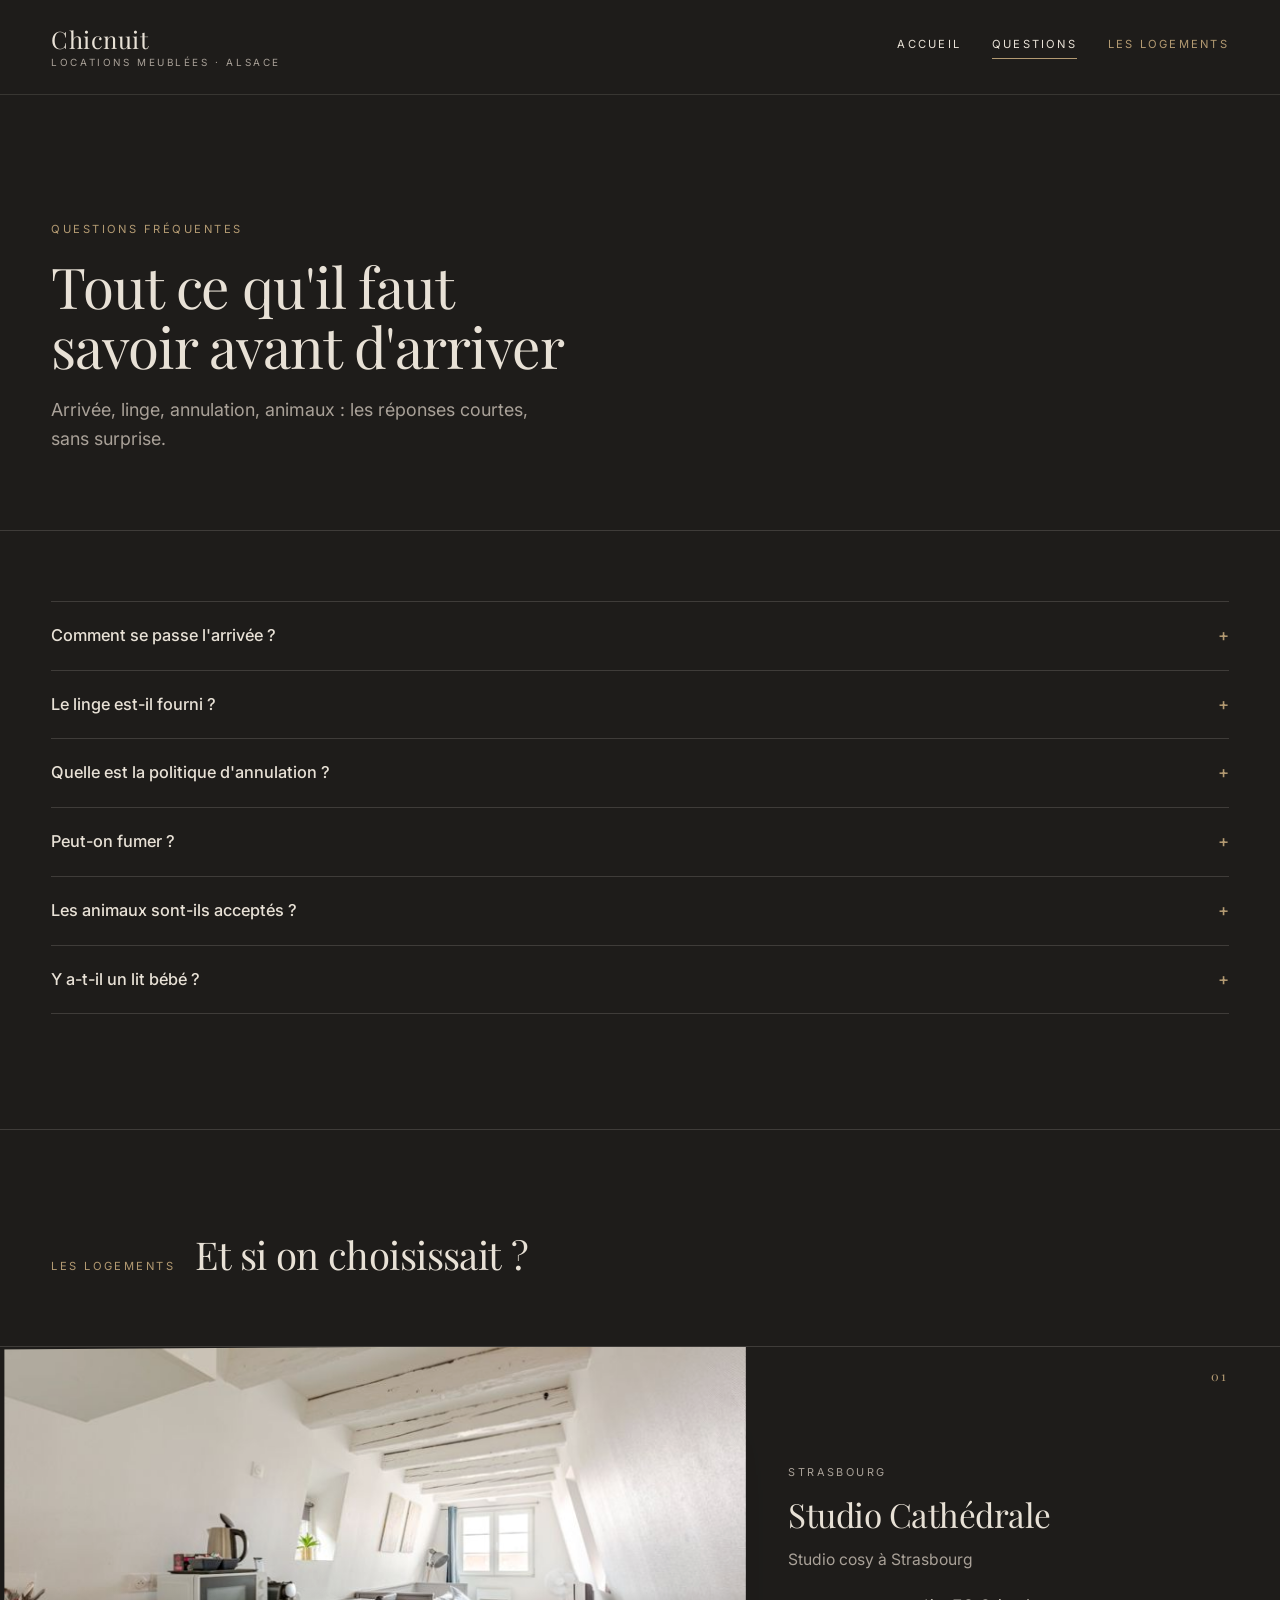
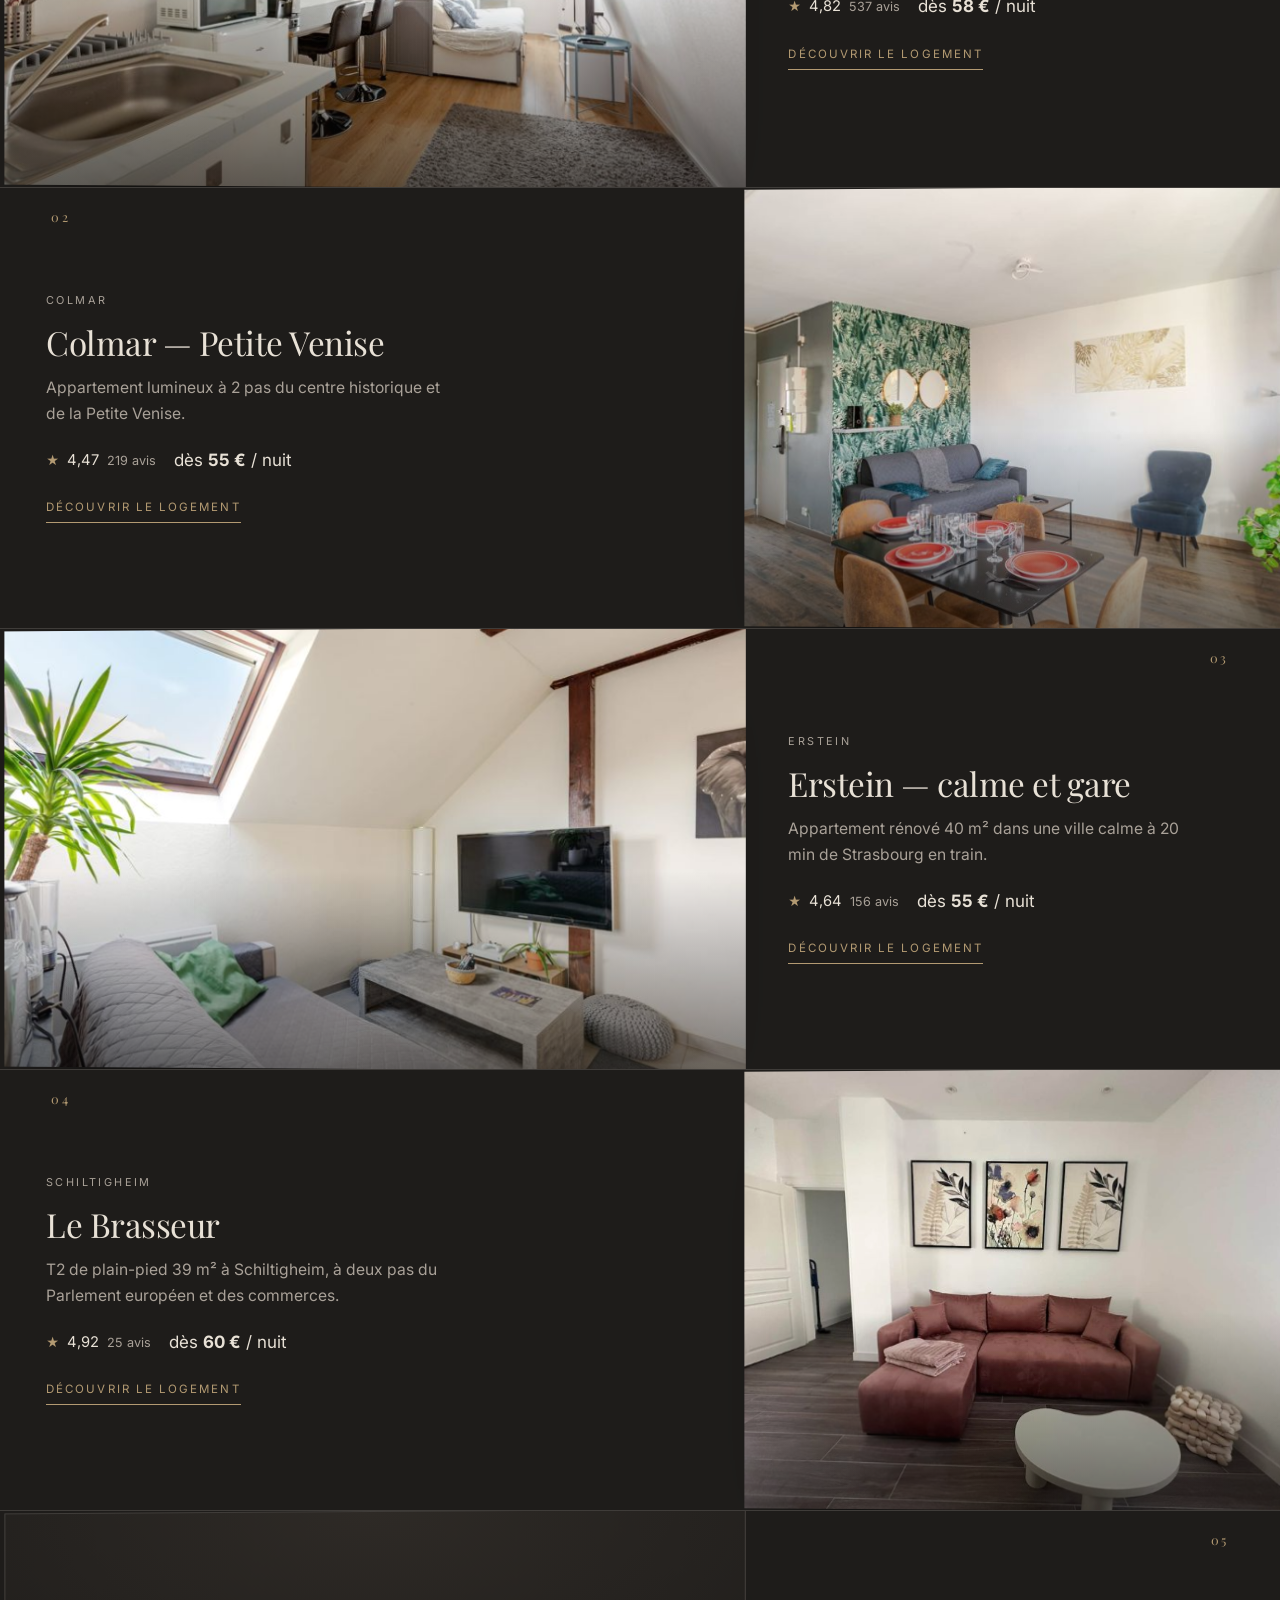
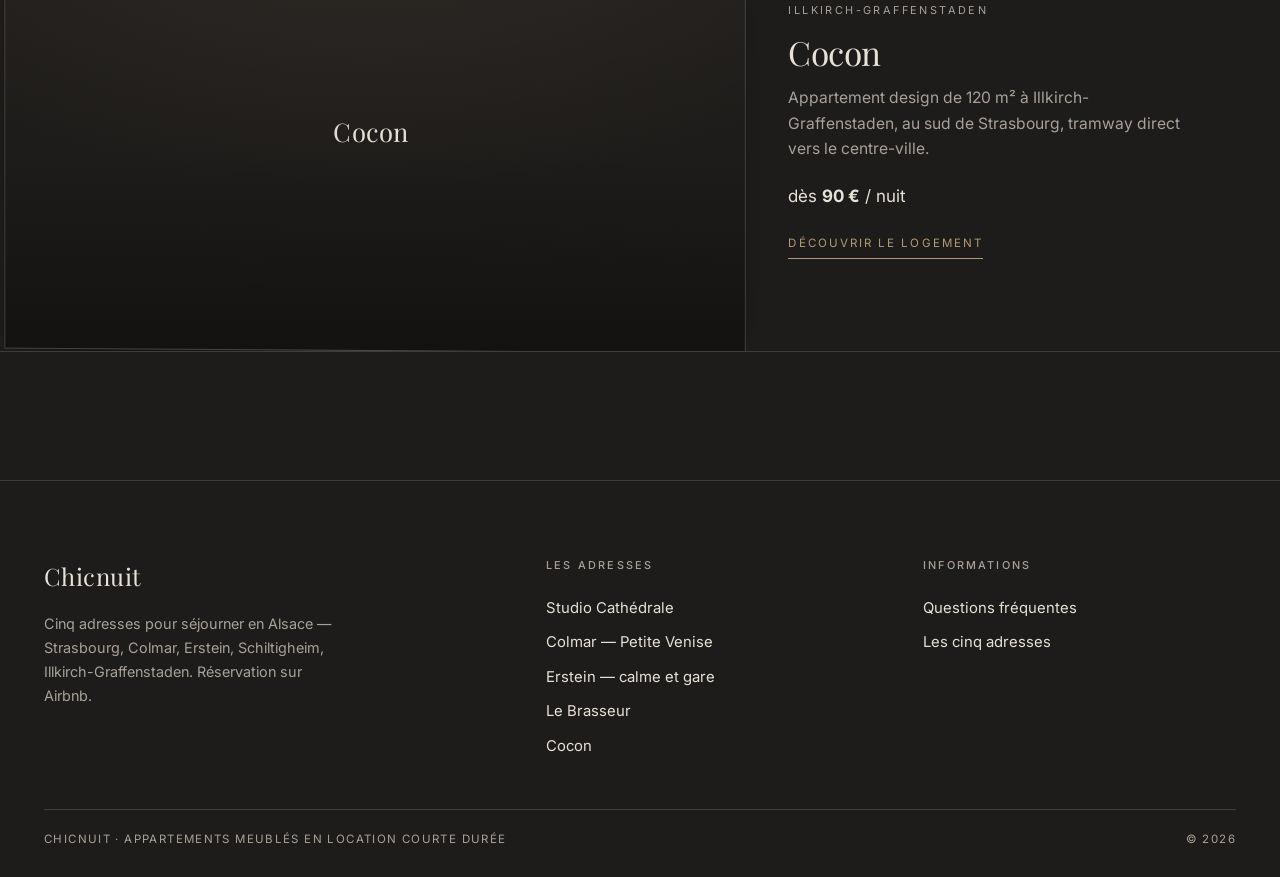
==== commit 6dbc7c30: "Cocon comme les autres + réservation directe Beds24 + fond moins noir - Cocon : page complète (120 m" ====
--- a/faq.html
+++ b/faq.html
@@ -95,13 +95,13 @@
     <a class="addr-lien" href="apartments/brasseur.html">Découvrir le logement</a>
   </div>
 </article><article class="addr" data-num="05">
-  <a class="addr-cadre" href="apartments/cocon.html" aria-label="Cocon"><div class="addr-media addr-media--vide"><span>Bientôt de retour</span></div></a>
+  <a class="addr-cadre" href="apartments/cocon.html" aria-label="Cocon"><div class="addr-media addr-media--sansphoto"><span>Cocon</span></div></a>
   <div class="addr-corps">
     <p class="addr-ville">Illkirch-Graffenstaden</p>
     <h3 class="addr-nom">Cocon</h3>
-    <p class="addr-texte">Appartement design à Illkirch-Graffenstaden, au sud de Strasbourg. Réouverture bientôt.</p>
+    <p class="addr-texte">Appartement design de 120 m² à Illkirch-Graffenstaden, au sud de Strasbourg, tramway direct vers le centre-ville.</p>
     <div class="addr-meta"><span class="addr-prix">dès <b>90 €</b> / nuit</span></div>
-    <a class="addr-lien" href="apartments/cocon.html">En savoir plus</a>
+    <a class="addr-lien" href="apartments/cocon.html">Découvrir le logement</a>
   </div>
 </article></div>
 </section>
--- a/assets/style.css
+++ b/assets/style.css
@@ -302,14 +302,14 @@
    MODÈLE A — « Nocturne » : nuit profonde, laiton, rail latéral, diaporama plein cadre
    ========================================================================== */
 body[data-theme="A"] {
-  --bg: #0b0a09;
-  --bg-2: #14110e;
-  --bg-3: #1b1713;
-  --txt: #f2ebdf;
-  --txt-2: #a89f93;
-  --accent: #c0a062;
-  --txt-sur-accent: #0b0a09;
-  --ligne: rgba(242, 235, 223, 0.14);
+  --bg: #1e1c1a;
+  --bg-2: #262320;
+  --bg-3: #2e2a26;
+  --txt: #e8e1d6;
+  --txt-2: #a9a198;
+  --accent: #b39a72;
+  --txt-sur-accent: #1e1c1a;
+  --ligne: rgba(232, 225, 214, 0.16);
   --serif: "Playfair Display", "Times New Roman", serif;
   --sans: "Inter", system-ui, sans-serif;
   --mono: "Inter", system-ui, sans-serif;
@@ -360,6 +360,15 @@
 body[data-theme="A"] .hero-actions { display: flex; flex-wrap: wrap; gap: 12px; }
 body[data-theme="A"] .btn { background: transparent; }
 body[data-theme="A"] .btn--plein { background: var(--accent); color: var(--txt-sur-accent); }
+body[data-theme="A"] .btn-note { font-size: 0.62rem; letter-spacing: 0.16em; text-transform: uppercase; opacity: .7; }
+body[data-theme="A"] .hero--texte { grid-template-columns: 1fr; min-height: 78svh; }
+body[data-theme="A"] .hero--texte .hero-contenu { padding-top: clamp(110px, 14vw, 170px); }
+body[data-theme="A"] .hero--texte .hero-contenu::after { display: none; }
+body[data-theme="A"] .anneau-img--sansphoto {
+  display: flex; align-items: center; justify-content: center;
+  font-family: var(--serif); font-size: 1.7rem; color: var(--txt);
+  background: radial-gradient(120% 90% at 50% 0%, #2e2a26 0%, #1e1c1a 70%);
+}
 body[data-theme="A"] .hero-fil {
   position: absolute; z-index: 4; right: var(--gouttiere); bottom: 24px;
   display: flex; gap: 18px;
@@ -437,6 +446,14 @@
   border-bottom: 1px solid var(--accent); transition: opacity .3s ease, letter-spacing .4s ease;
 }
 body[data-theme="A"] .addr-lien:hover { opacity: .7; letter-spacing: .24em; }
+body[data-theme="A"] .addr-media--sansphoto {
+  display: flex; align-items: center; justify-content: center; flex-direction: column; gap: 10px;
+  background: radial-gradient(120% 90% at 50% 0%, #2e2a26 0%, #1e1c1a 70%);
+  border: 1px solid var(--ligne);
+}
+body[data-theme="A"] .addr-media--sansphoto span {
+  font-family: var(--serif); font-size: 1.6rem; color: var(--txt); letter-spacing: .02em;
+}
 body[data-theme="A"] .addr-media--vide {
   display: flex; align-items: center; justify-content: center; flex-direction: column; gap: 12px;
   background: radial-gradient(120% 90% at 50% 0%, #1b1713 0%, #0b0a09 70%);
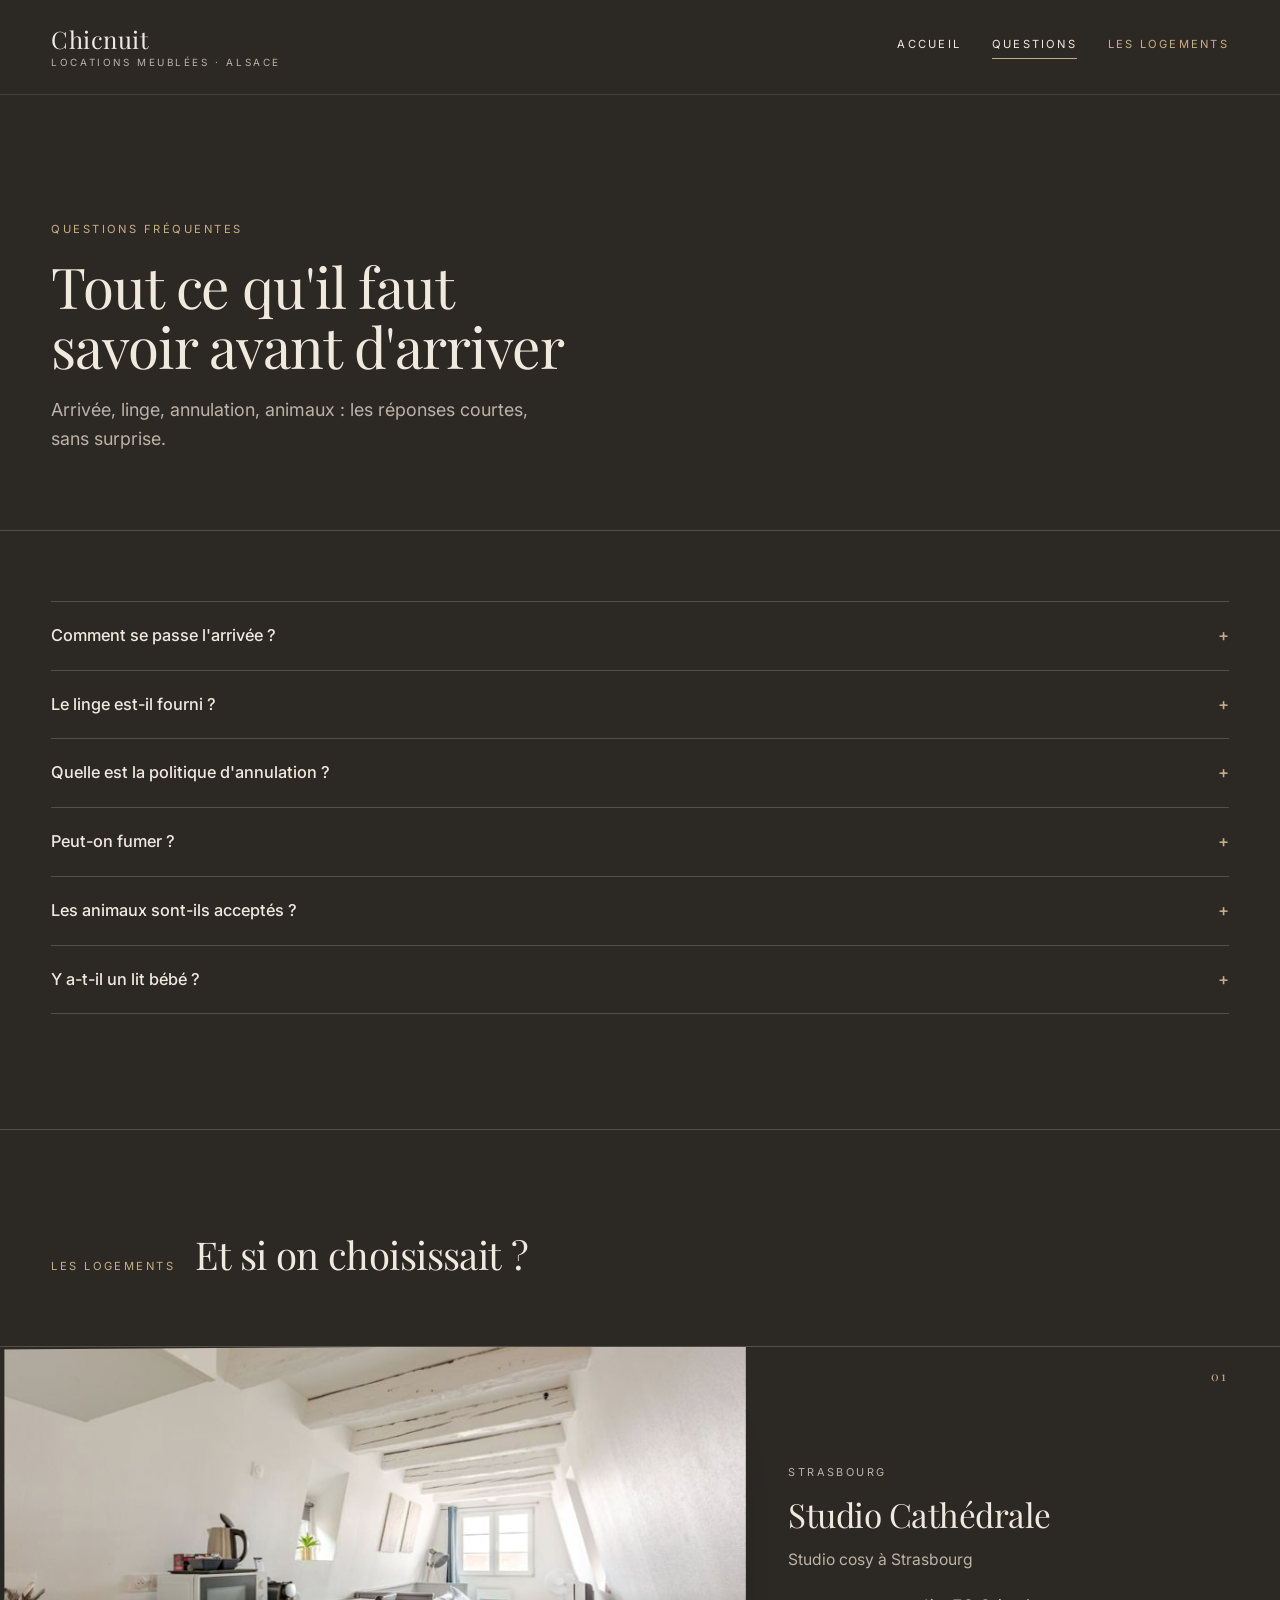
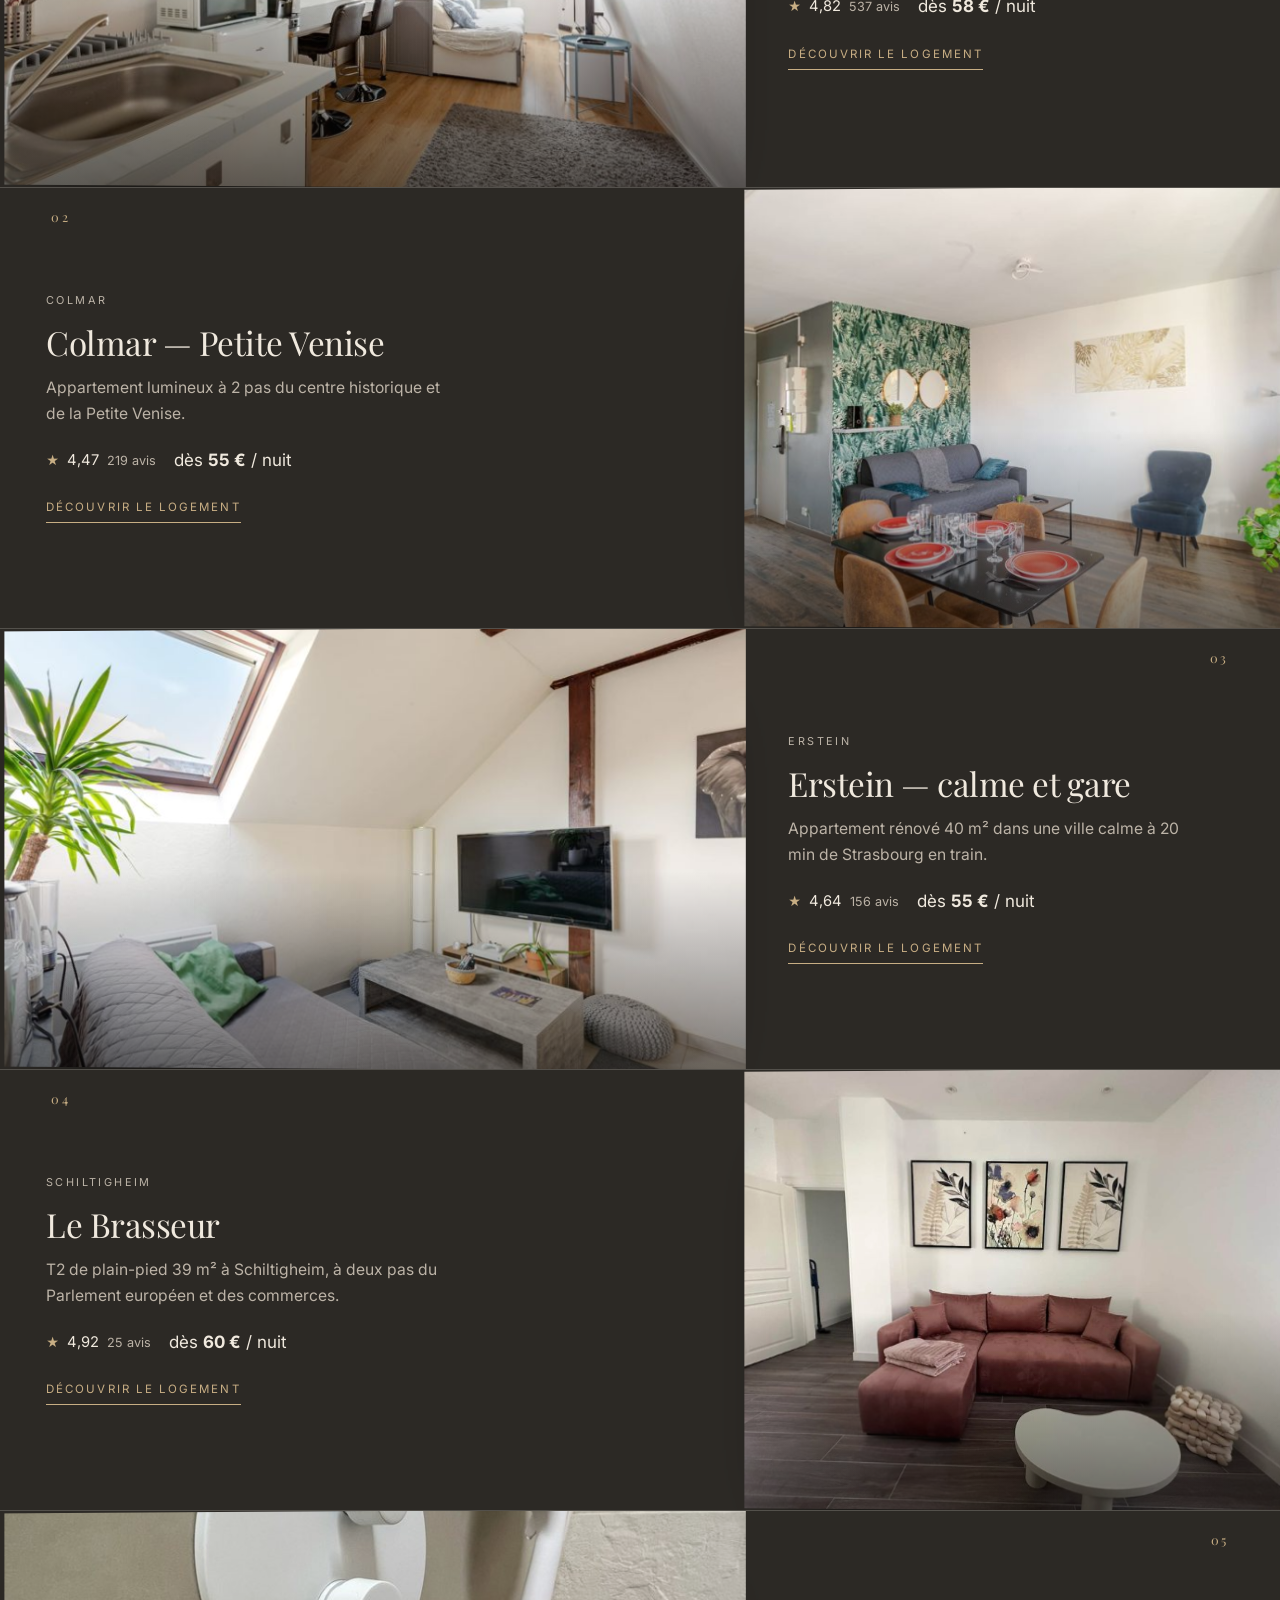
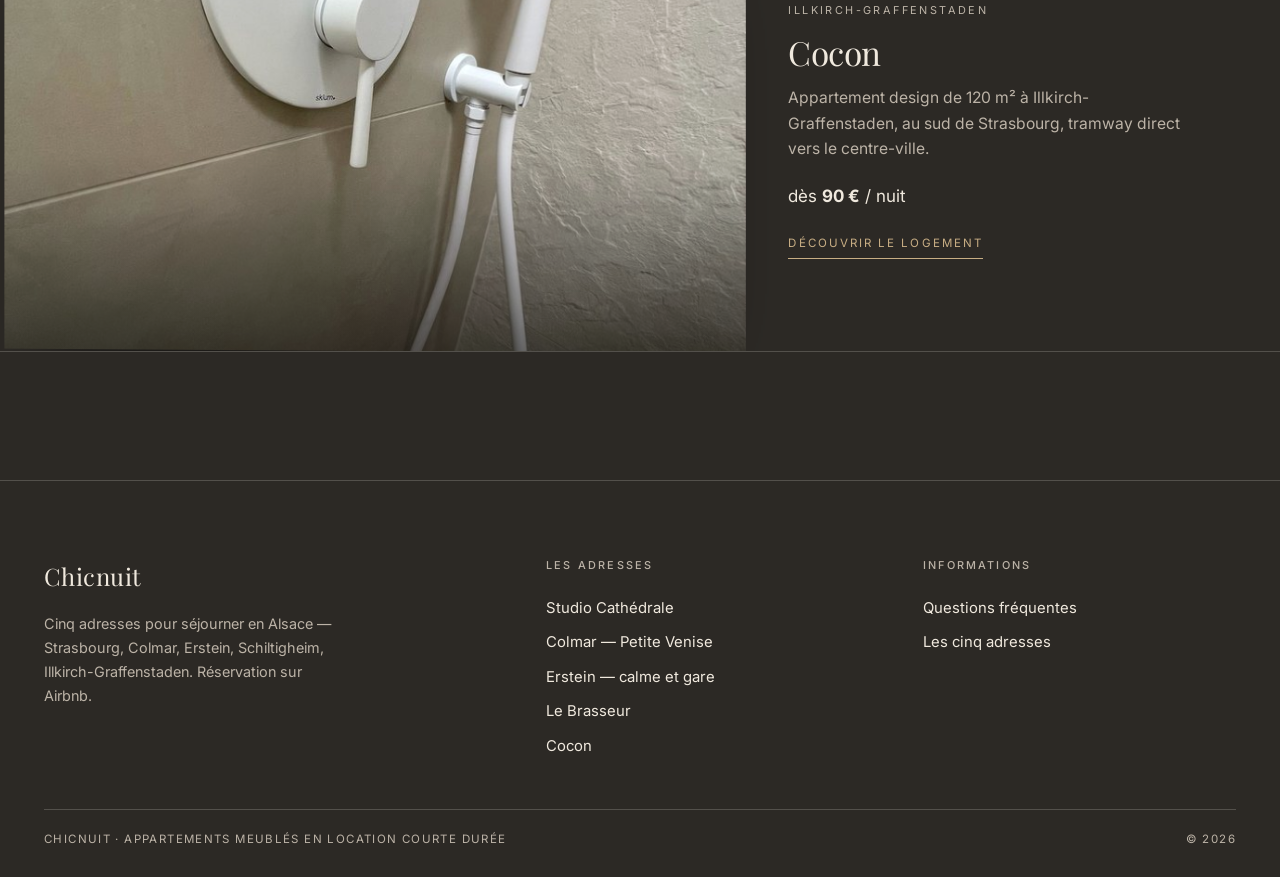
==== commit 1574ac52: "Fond plus clair, titres plus marqués, boutons en relief, diaporama 3 s, photos de Cocon - fond gris-" ====
--- a/faq.html
+++ b/faq.html
@@ -95,7 +95,7 @@
     <a class="addr-lien" href="apartments/brasseur.html">Découvrir le logement</a>
   </div>
 </article><article class="addr" data-num="05">
-  <a class="addr-cadre" href="apartments/cocon.html" aria-label="Cocon"><div class="addr-media addr-media--sansphoto"><span>Cocon</span></div></a>
+  <a class="addr-cadre" href="apartments/cocon.html" aria-label="Cocon"><div class="addr-media"><img src="img/cocon-01-800.jpg" alt="Cocon" loading="lazy" decoding="async"></div></a>
   <div class="addr-corps">
     <p class="addr-ville">Illkirch-Graffenstaden</p>
     <h3 class="addr-nom">Cocon</h3>
--- a/assets/style.css
+++ b/assets/style.css
@@ -302,14 +302,14 @@
    MODÈLE A — « Nocturne » : nuit profonde, laiton, rail latéral, diaporama plein cadre
    ========================================================================== */
 body[data-theme="A"] {
-  --bg: #1e1c1a;
-  --bg-2: #262320;
-  --bg-3: #2e2a26;
-  --txt: #e8e1d6;
-  --txt-2: #a9a198;
-  --accent: #b39a72;
-  --txt-sur-accent: #1e1c1a;
-  --ligne: rgba(232, 225, 214, 0.16);
+  --bg: #2c2925;
+  --bg-2: #35312c;
+  --bg-3: #3f3a34;
+  --txt: #f0e9de;
+  --txt-2: #bcb3a7;
+  --accent: #c8ae84;
+  --txt-sur-accent: #2c2925;
+  --ligne: rgba(240, 233, 222, 0.20);
   --serif: "Playfair Display", "Times New Roman", serif;
   --sans: "Inter", system-ui, sans-serif;
   --mono: "Inter", system-ui, sans-serif;
@@ -358,8 +358,26 @@
 body[data-theme="A"] .hero-meta { display: flex; flex-wrap: wrap; align-items: center; gap: 22px; margin-bottom: 30px;
   padding-top: 18px; border-top: 1px solid var(--ligne); }
 body[data-theme="A"] .hero-actions { display: flex; flex-wrap: wrap; gap: 12px; }
-body[data-theme="A"] .btn { background: transparent; }
-body[data-theme="A"] .btn--plein { background: var(--accent); color: var(--txt-sur-accent); }
+body[data-theme="A"] .btn {
+  background: linear-gradient(180deg, rgba(255,255,255,.10), rgba(255,255,255,0) 55%), transparent;
+  box-shadow: inset 0 1px 0 rgba(255,255,255,.14), inset 0 -1px 0 rgba(0,0,0,.35),
+              0 14px 26px -18px rgba(0,0,0,.95);
+  transform-style: preserve-3d;
+  transition: transform .28s cubic-bezier(.16,1,.3,1), box-shadow .28s ease, background .28s ease, color .28s ease;
+}
+body[data-theme="A"] .btn:hover {
+  transform: translateY(-3px);
+  box-shadow: inset 0 1px 0 rgba(255,255,255,.2), inset 0 -1px 0 rgba(0,0,0,.35),
+              0 22px 34px -18px rgba(0,0,0,1);
+}
+body[data-theme="A"] .btn:active { transform: translateY(-1px) scale(.99); }
+body[data-theme="A"] .btn--plein {
+  background: linear-gradient(180deg, #d8c096, #b89c6c 60%, #a98d5f);
+  color: #2c2925; border-color: #a98d5f;
+  box-shadow: inset 0 1px 0 rgba(255,255,255,.45), inset 0 -2px 0 rgba(0,0,0,.22),
+              0 16px 30px -18px rgba(0,0,0,.95);
+}
+body[data-theme="A"] .btn--plein:hover { filter: brightness(1.06); }
 body[data-theme="A"] .btn-note { font-size: 0.62rem; letter-spacing: 0.16em; text-transform: uppercase; opacity: .7; }
 body[data-theme="A"] .hero--texte { grid-template-columns: 1fr; min-height: 78svh; }
 body[data-theme="A"] .hero--texte .hero-contenu { padding-top: clamp(110px, 14vw, 170px); }
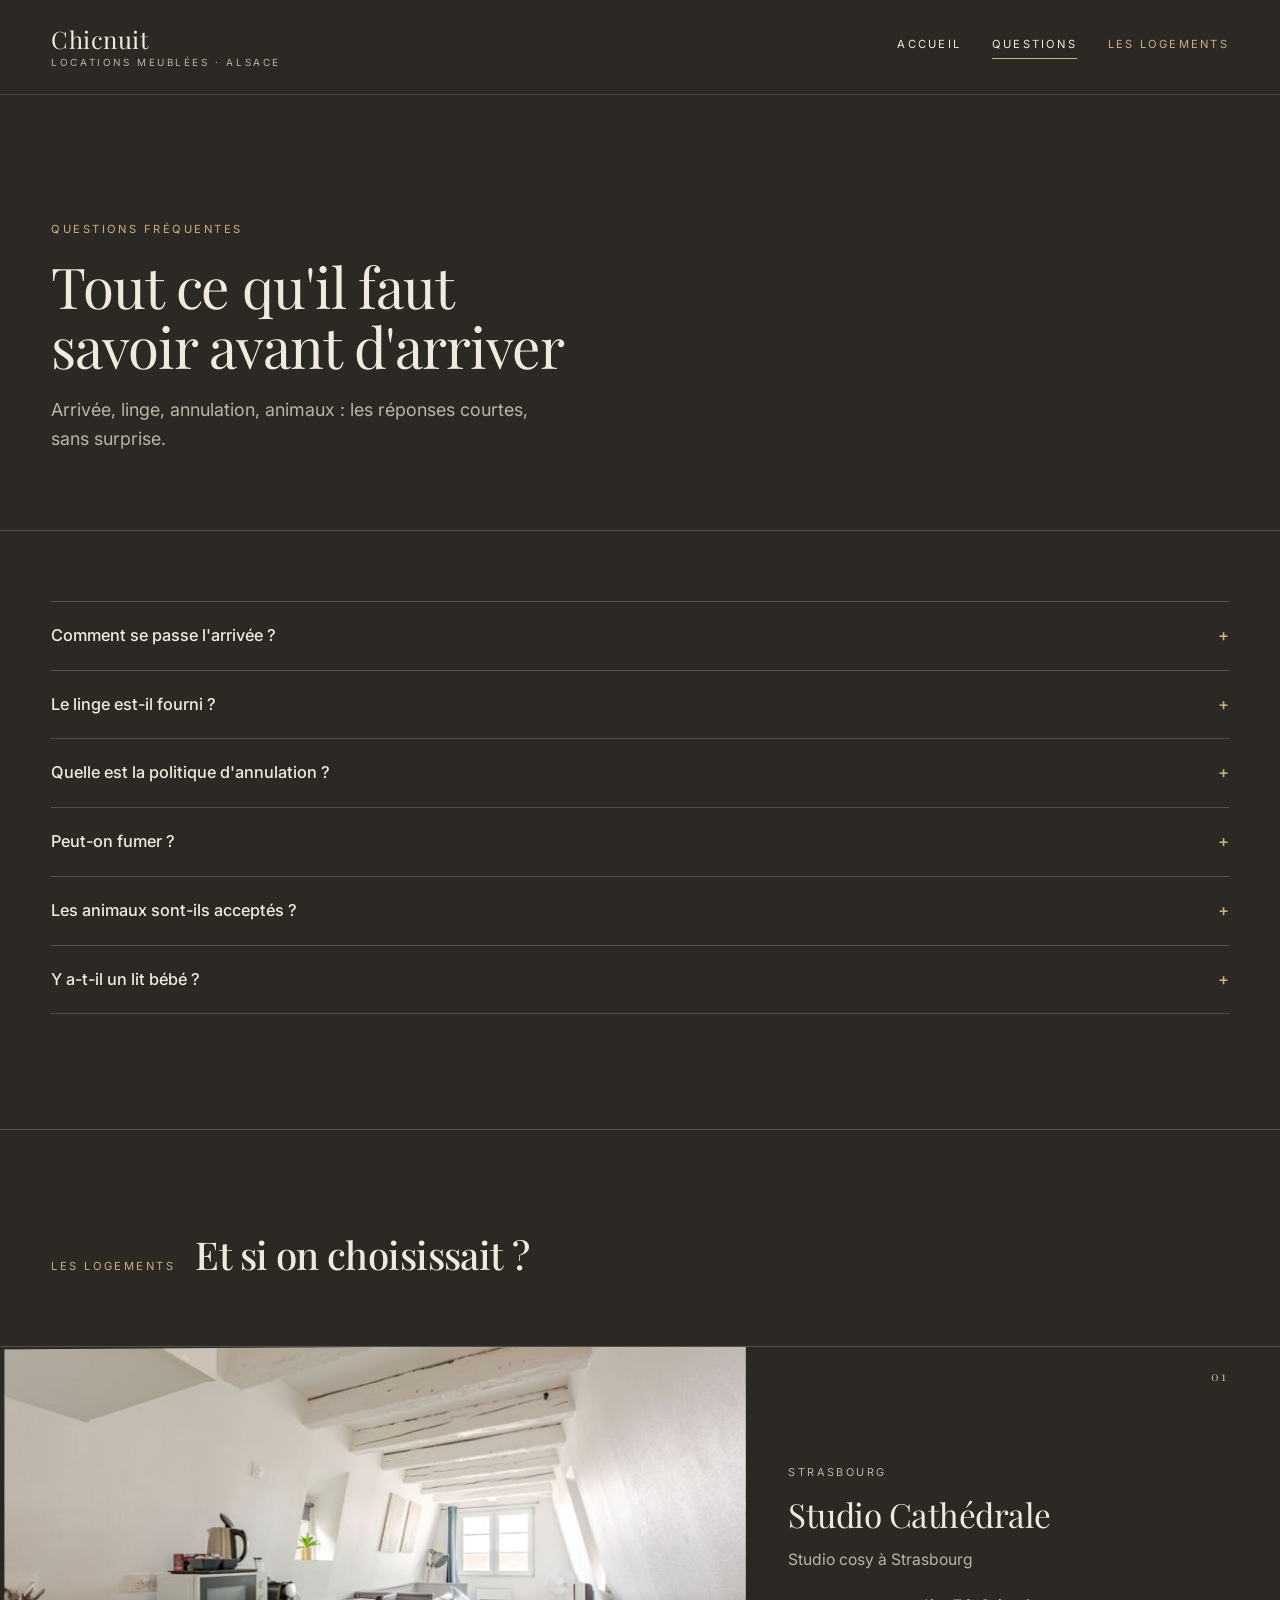
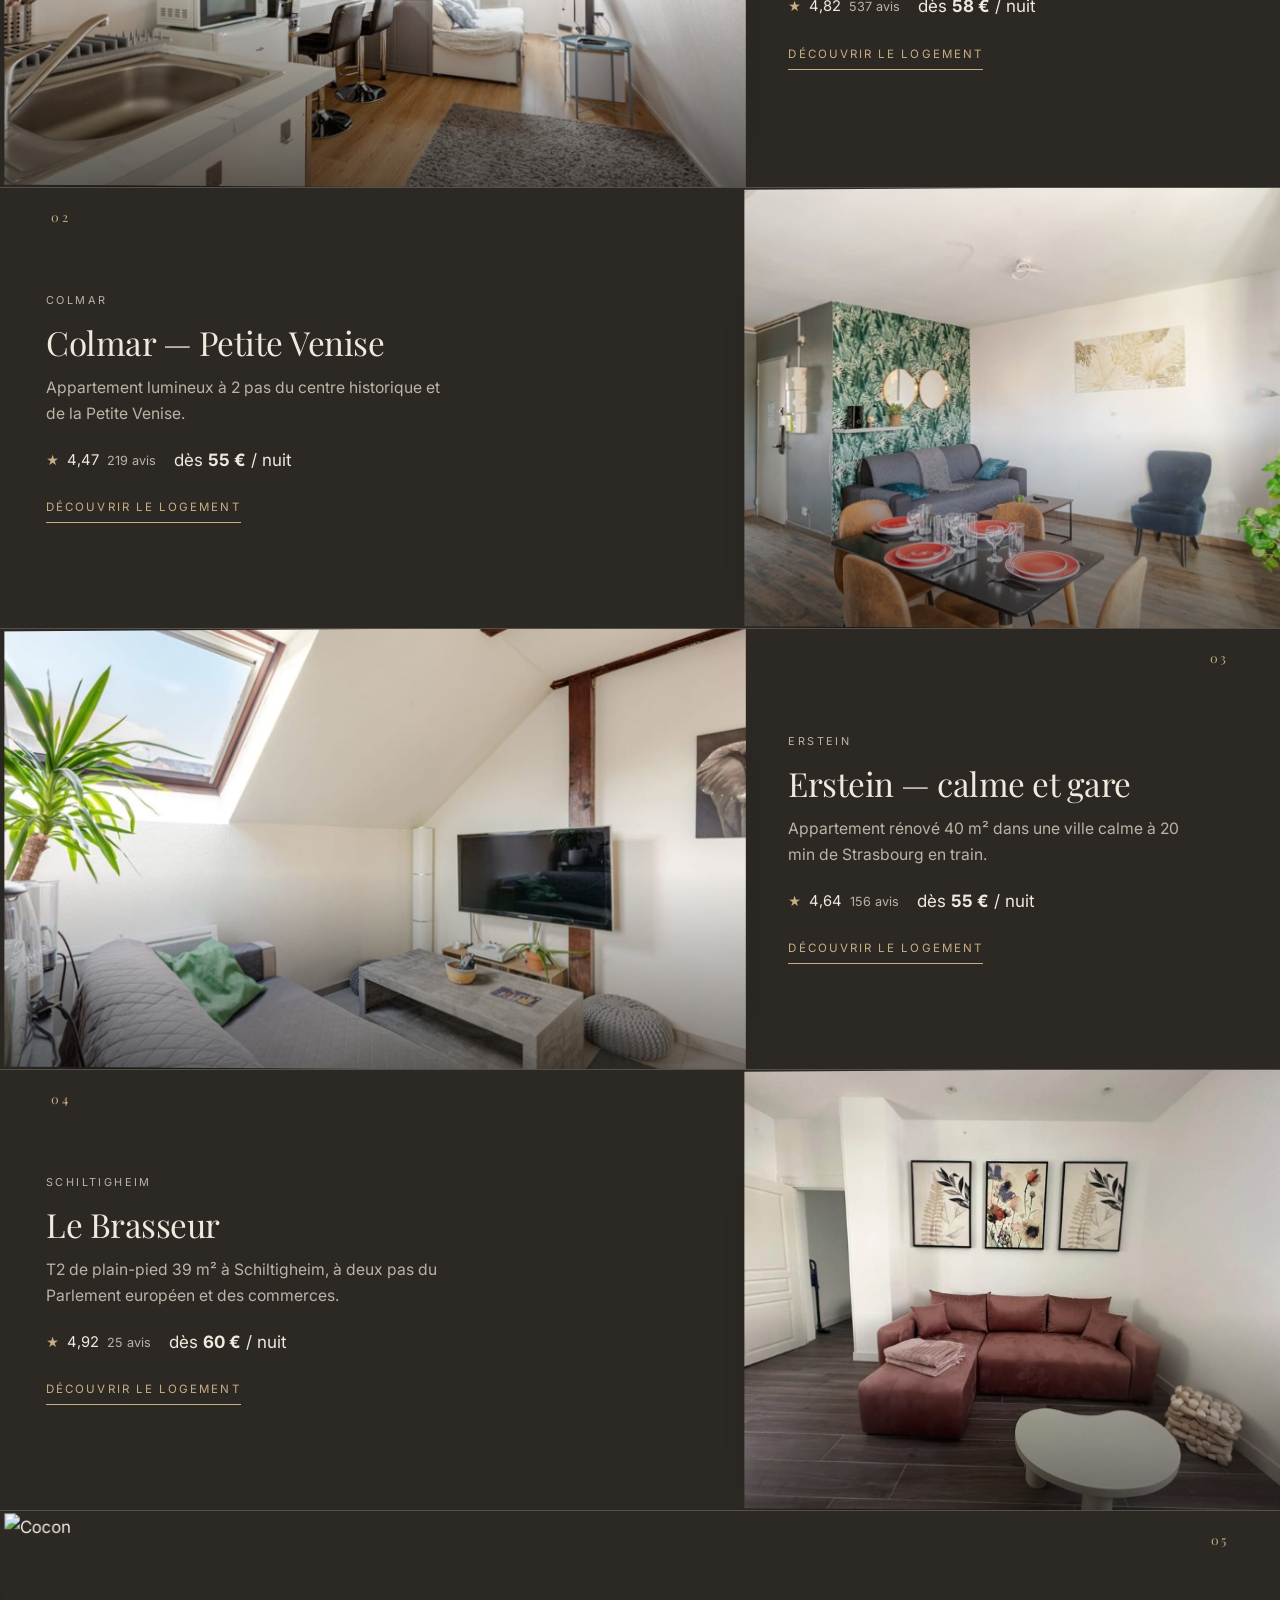
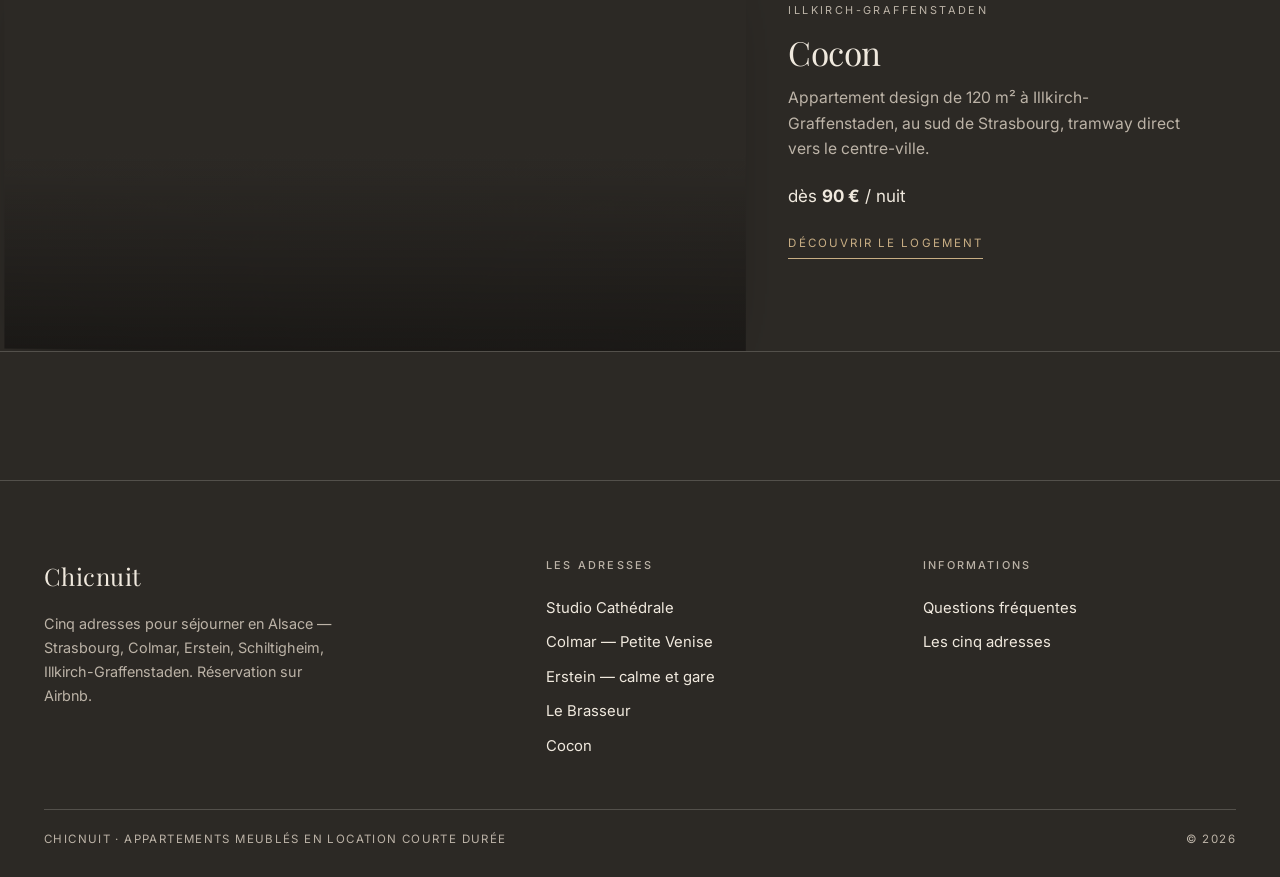
==== commit ae38983e: "Couverture Cocon corrigée + défilement des 5 logements + réservation directe limitée à Cocon - Cocon" ====
--- a/faq.html
+++ b/faq.html
@@ -95,7 +95,7 @@
     <a class="addr-lien" href="apartments/brasseur.html">Découvrir le logement</a>
   </div>
 </article><article class="addr" data-num="05">
-  <a class="addr-cadre" href="apartments/cocon.html" aria-label="Cocon"><div class="addr-media"><img src="img/cocon-01-800.jpg" alt="Cocon" loading="lazy" decoding="async"></div></a>
+  <a class="addr-cadre" href="apartments/cocon.html" aria-label="Cocon"><div class="addr-media"><img src="img/cocon-19-800.jpg" alt="Cocon" loading="lazy" decoding="async"></div></a>
   <div class="addr-corps">
     <p class="addr-ville">Illkirch-Graffenstaden</p>
     <h3 class="addr-nom">Cocon</h3>
--- a/assets/style.css
+++ b/assets/style.css
@@ -353,7 +353,16 @@
   content: ""; position: absolute; right: 0; top: 14%; bottom: 14%; width: 1px;
   background: linear-gradient(180deg, transparent, var(--accent), transparent); opacity: .7;
 }
-body[data-theme="A"] .hero-contenu .display { max-width: 100%; margin-bottom: 22px; font-size: clamp(2.9rem, 6.2vw, 5.2rem); }
+body[data-theme="A"] .hero-contenu .display {
+  max-width: 100%; margin-bottom: 22px;
+  font-size: clamp(3.1rem, 7vw, 6rem);
+  font-weight: 500;
+  line-height: 0.98;
+}
+body[data-theme="A"] .titre-2 { font-weight: 500; }
+body[data-theme="A"] .addr-nom { font-weight: 500; }
+body[data-theme="A"] .anneau-nom { font-weight: 500; }
+body[data-theme="A"] .fiche-prix b { font-weight: 500; }
 body[data-theme="A"] .hero-contenu .lede { max-width: 34ch; margin-bottom: 26px; }
 body[data-theme="A"] .hero-meta { display: flex; flex-wrap: wrap; align-items: center; gap: 22px; margin-bottom: 30px;
   padding-top: 18px; border-top: 1px solid var(--ligne); }
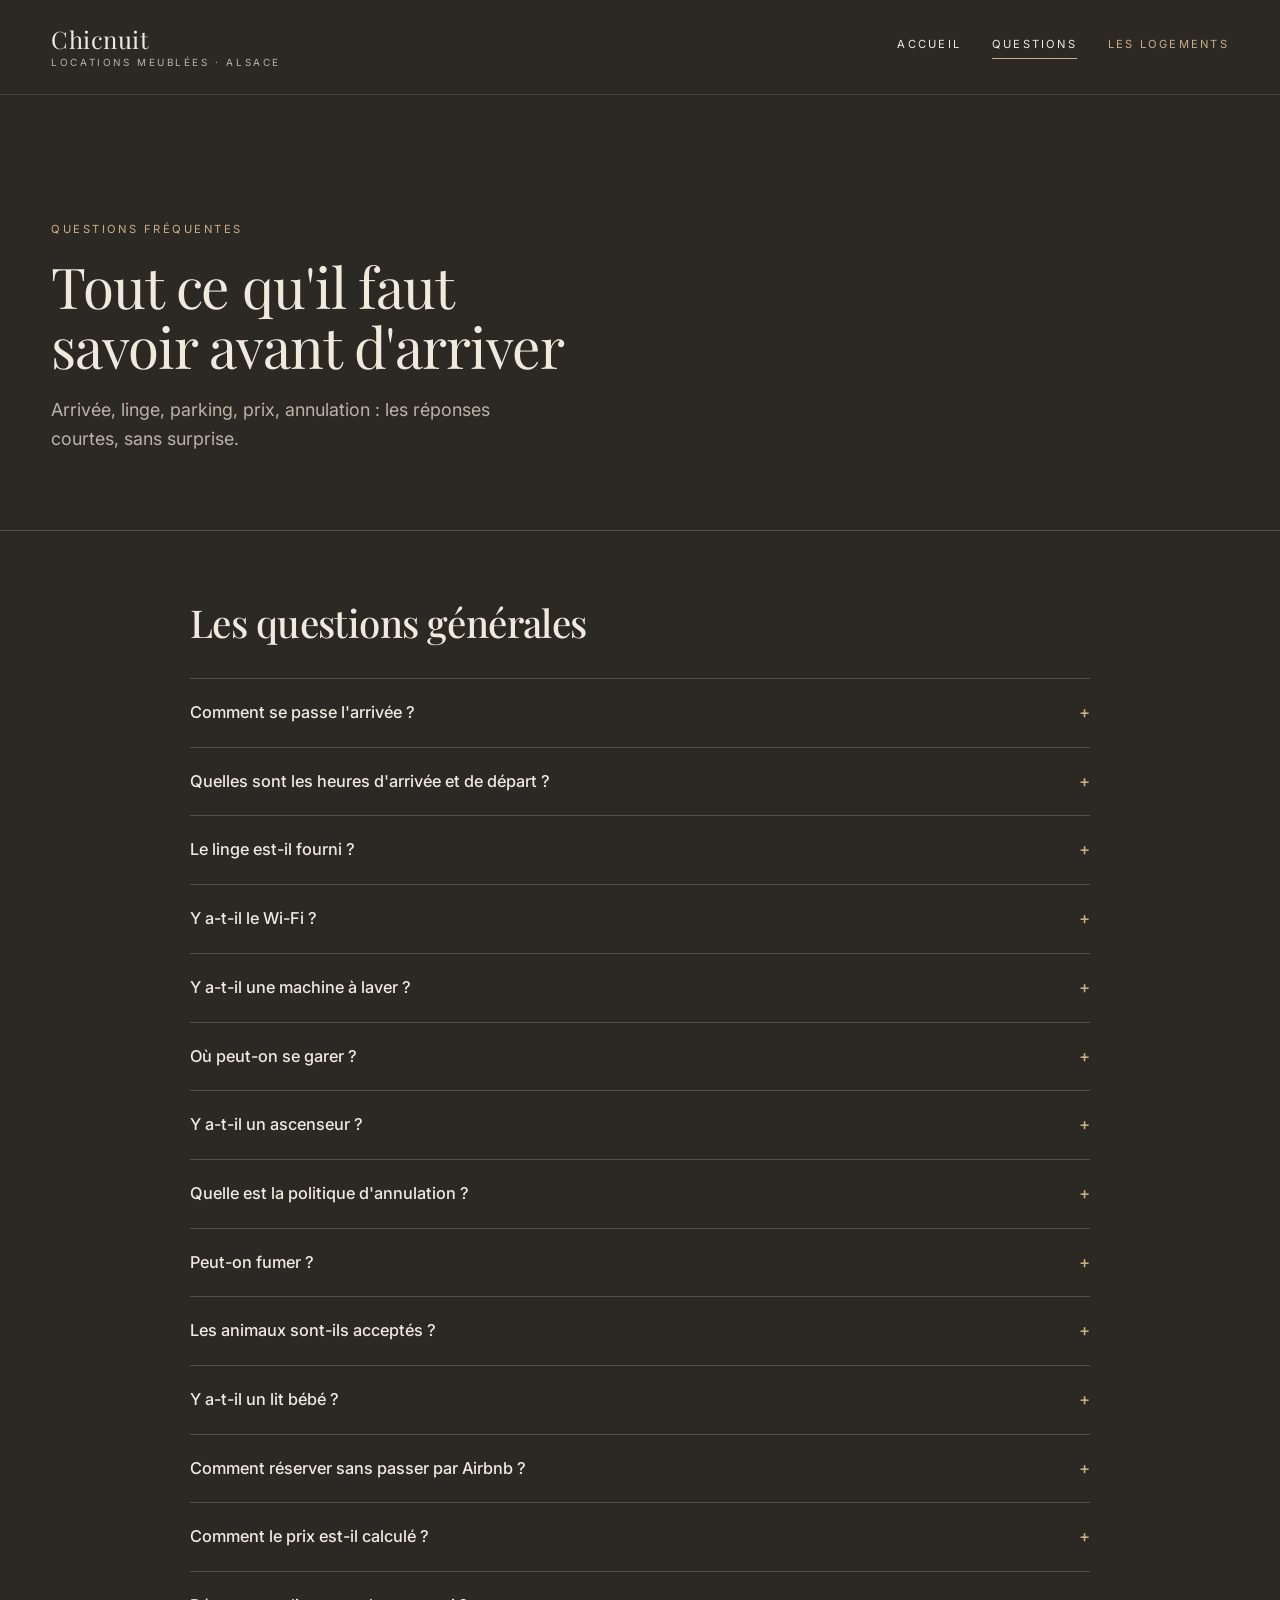
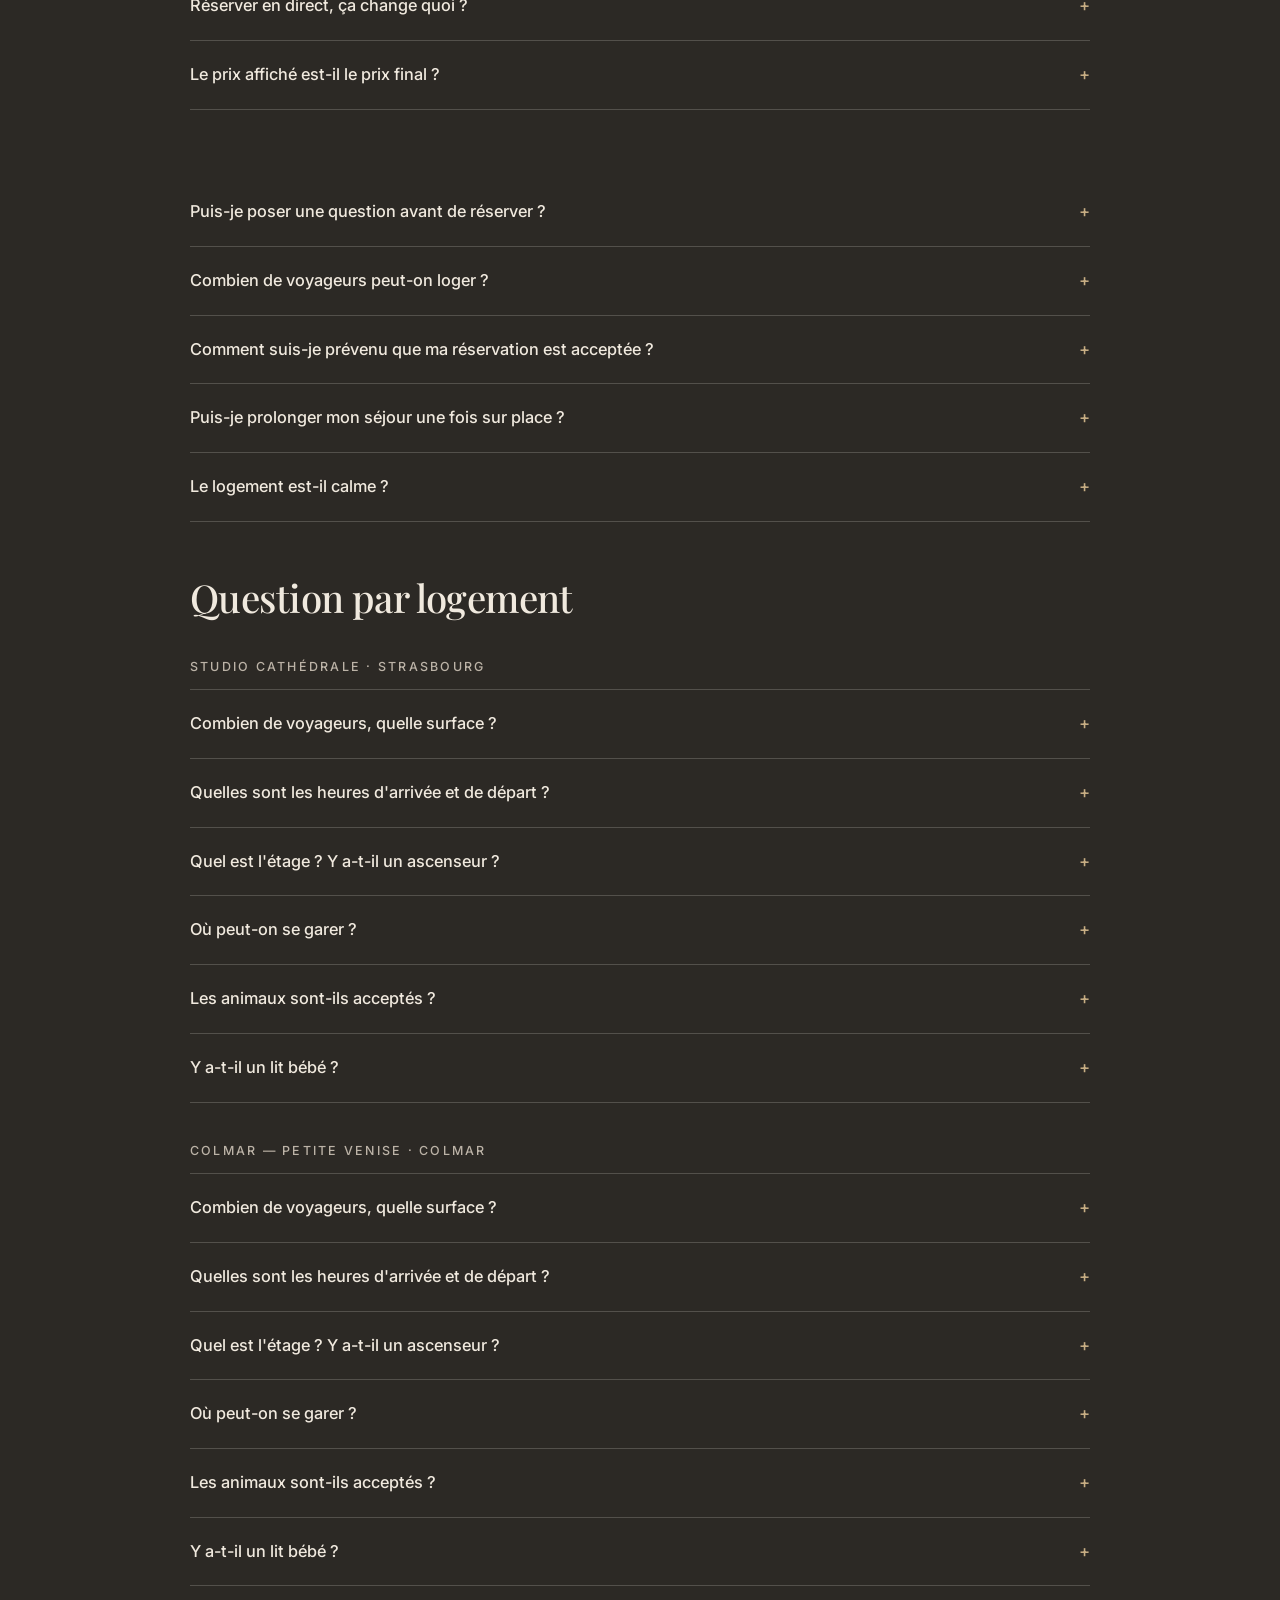
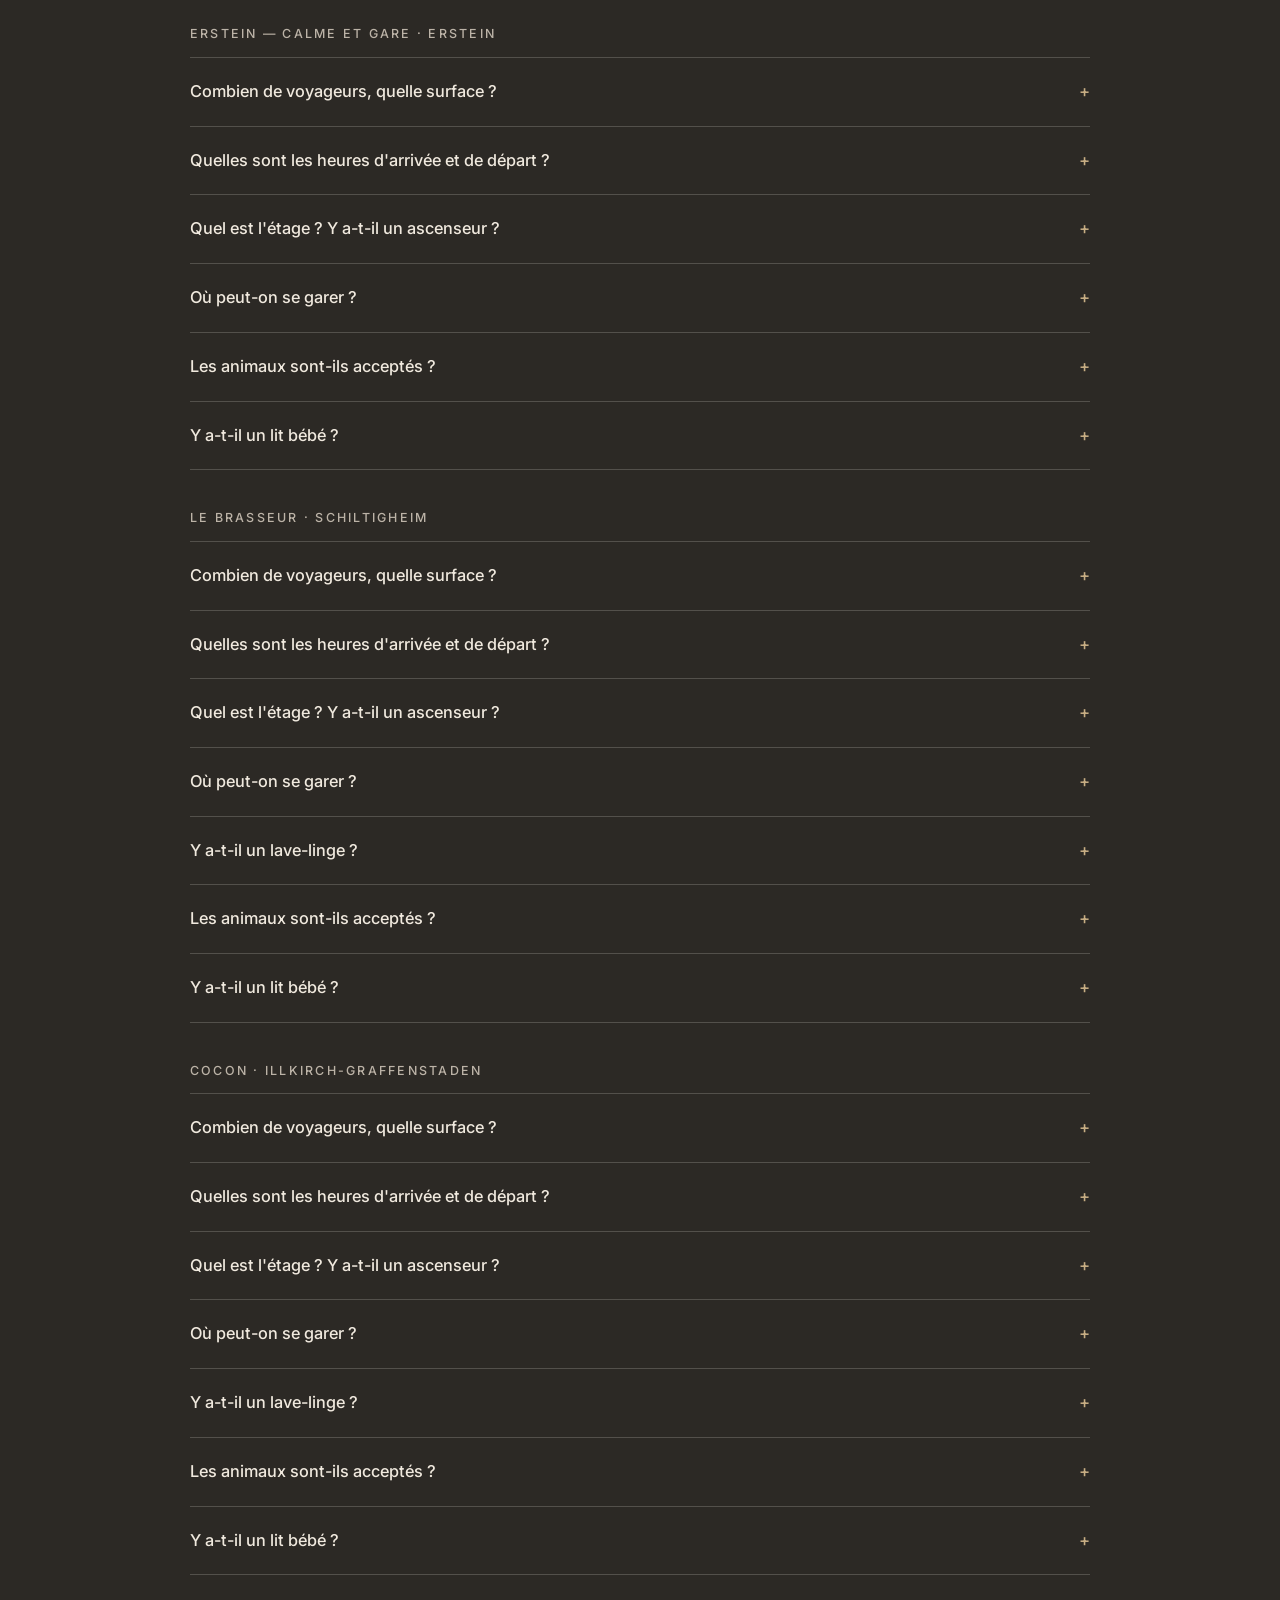
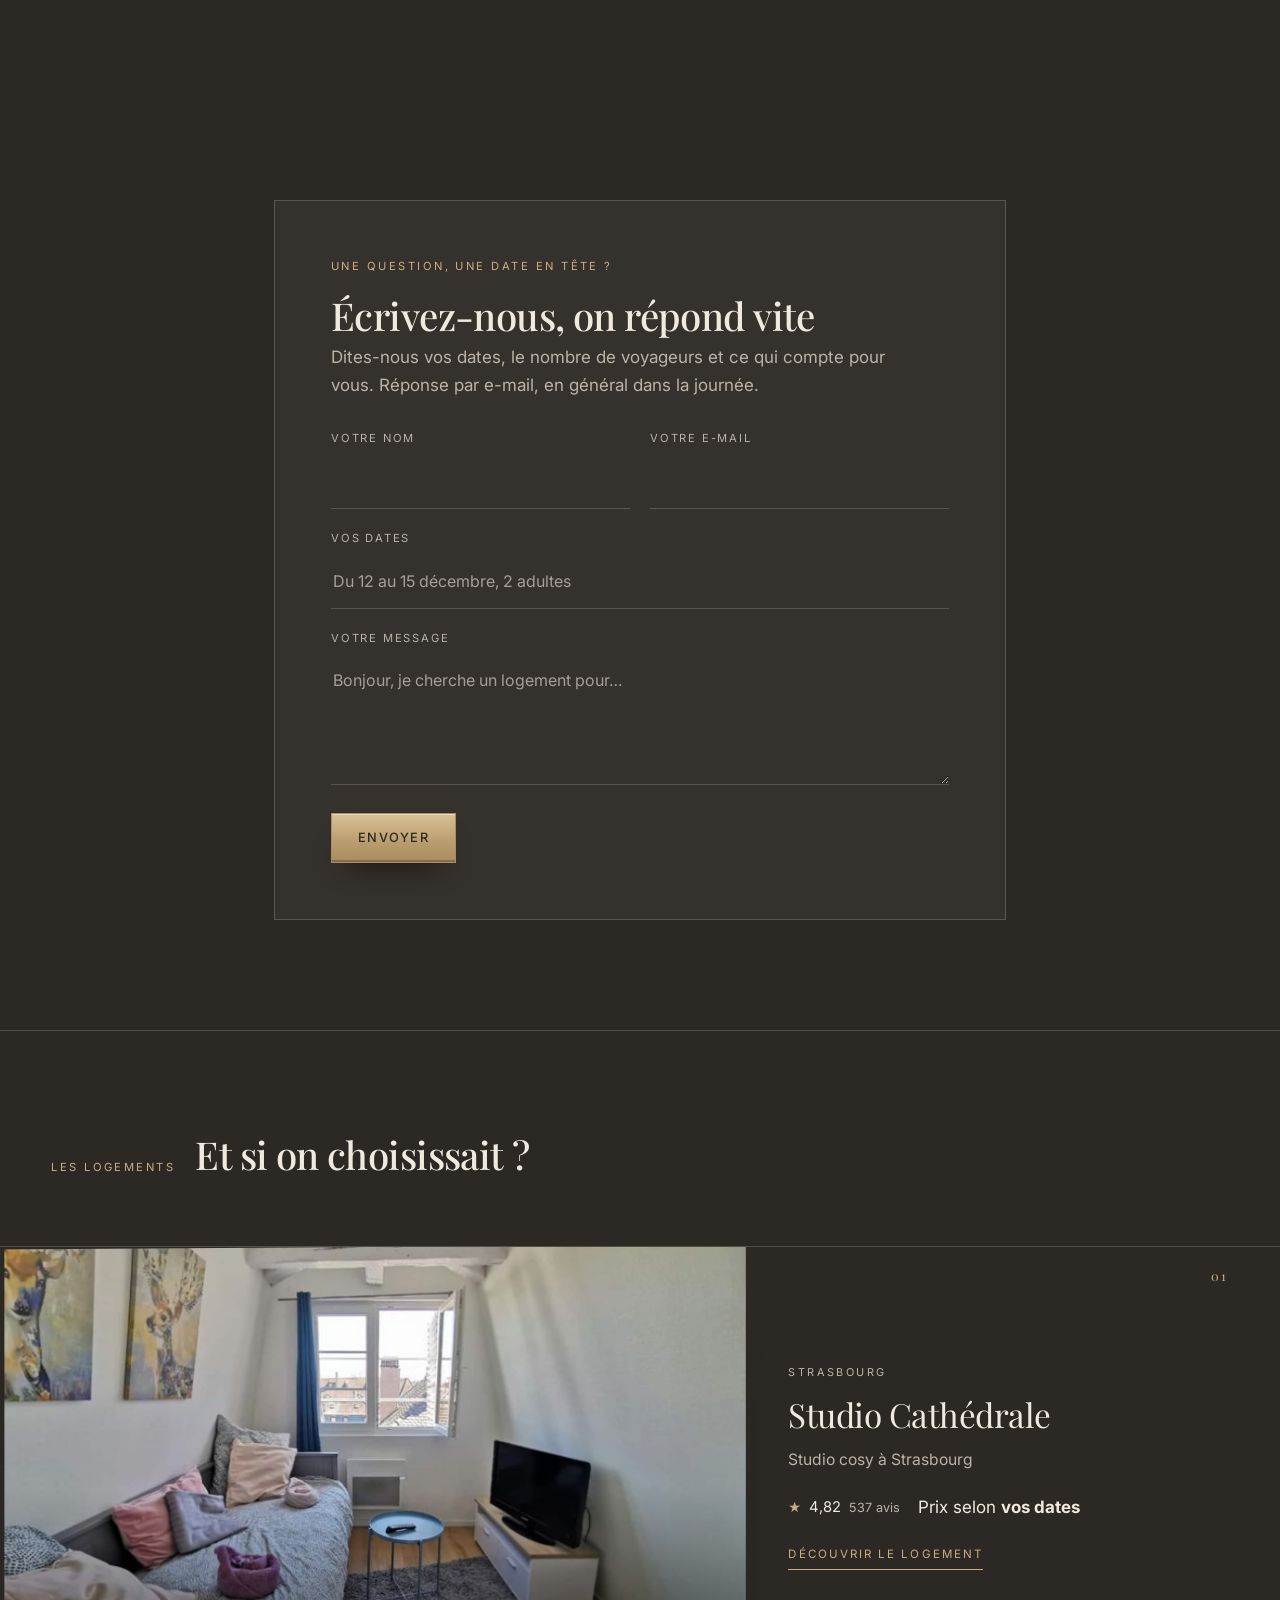
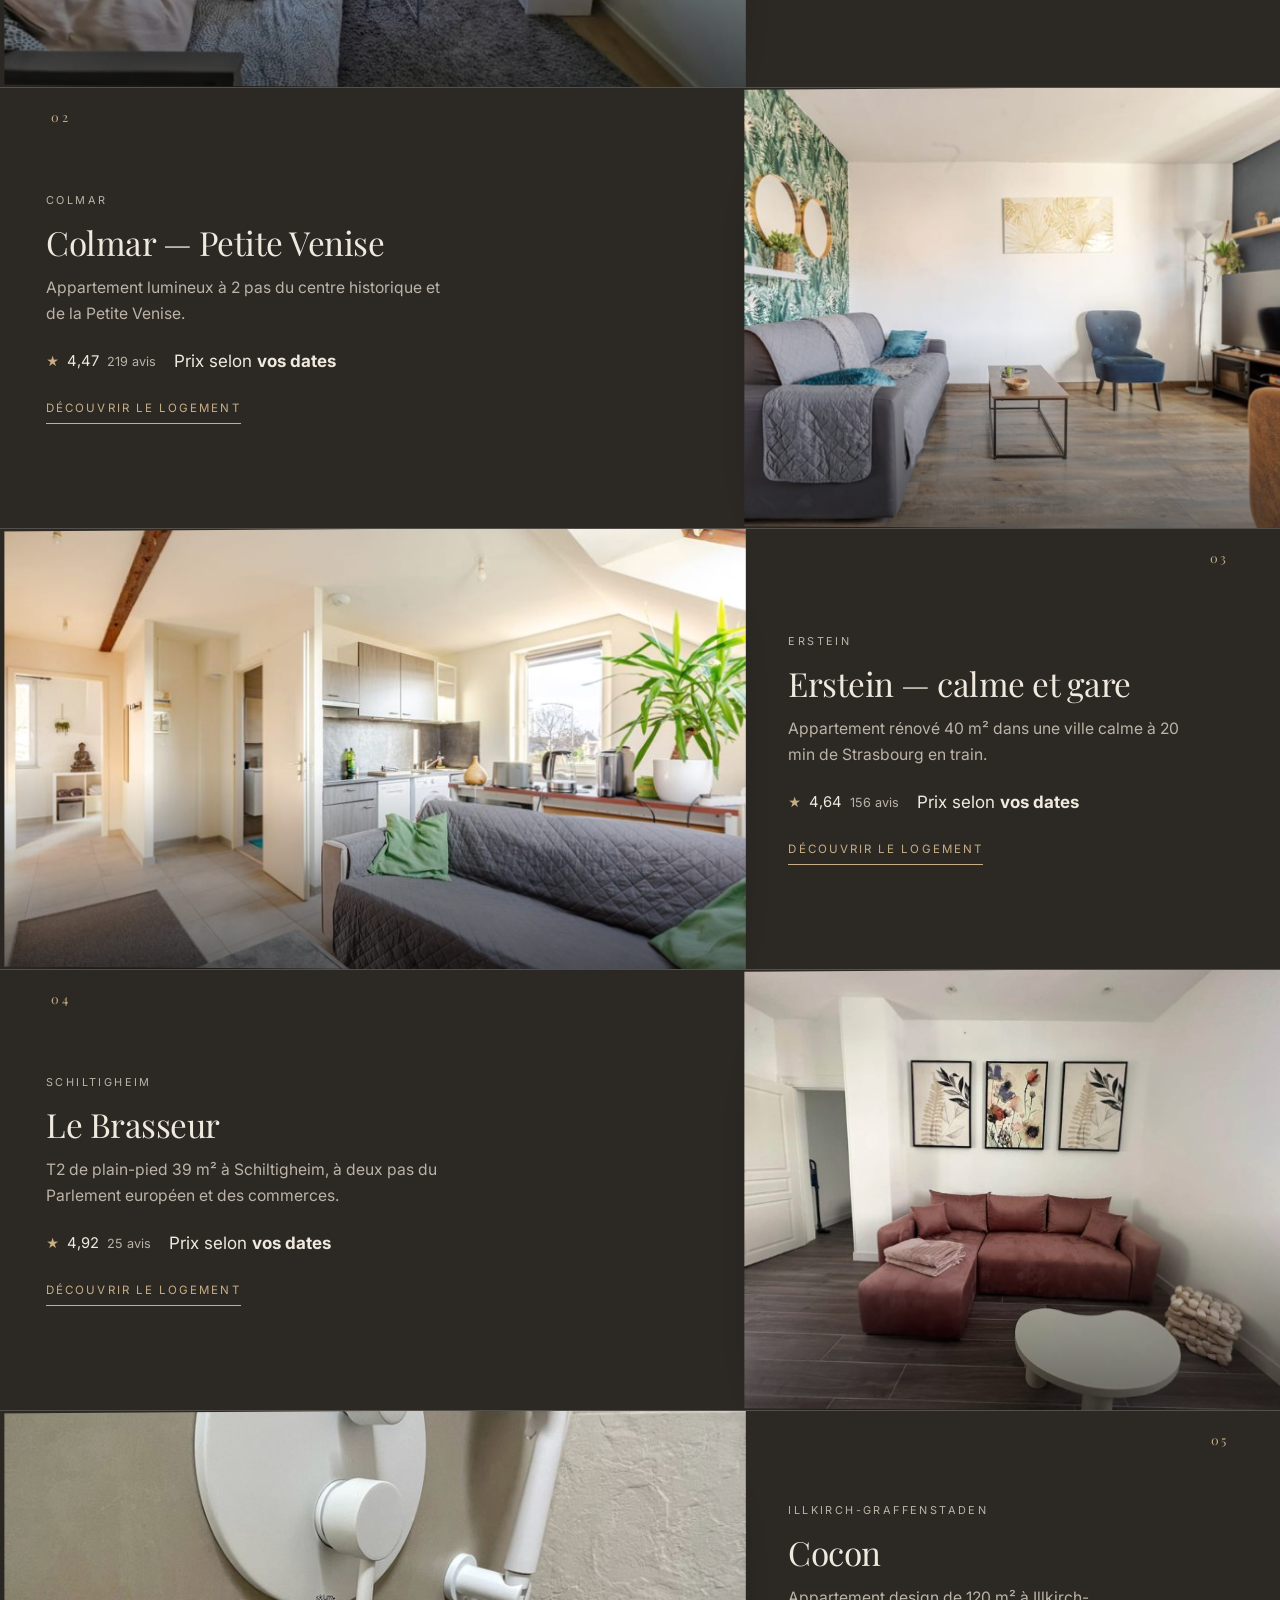
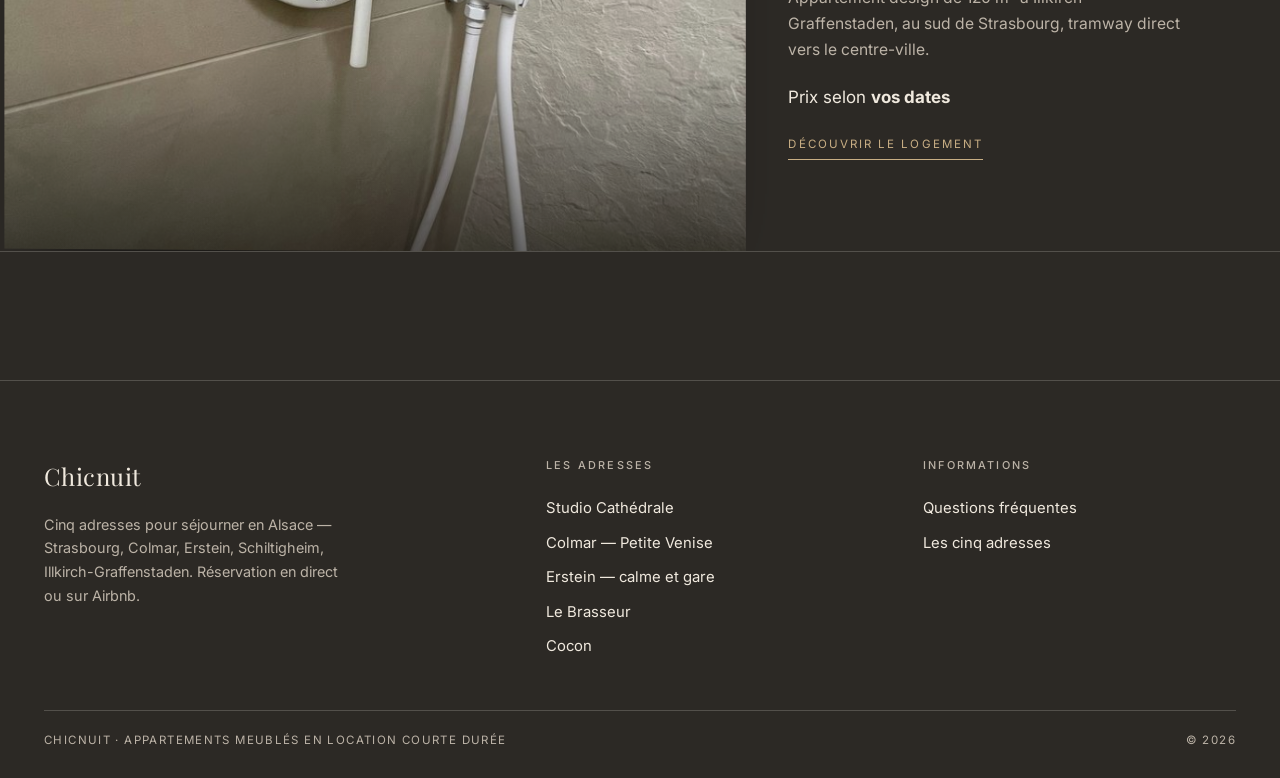
==== commit 20d46754: "Prix réels par dates, carte en couleur, couvertures Airbnb, FAQ enrichie - chaque logement : cadre d" ====
--- a/faq.html
+++ b/faq.html
@@ -16,7 +16,7 @@
 <meta property="og:title" content="Questions fréquentes — Chicnuit, appartements meublés en Alsace">
 <meta property="og:description" content="Arrivée autonome, linge fourni, annulation, animaux, lit bébé : les réponses courtes avant de réserver un appartement Chicnuit en Alsace.">
 <meta property="og:url" content="https://sengchanhkano-prog.github.io/chicnuit/faq.html">
-<meta property="og:image" content="https://sengchanhkano-prog.github.io/chicnuit/img/cathedrale-08.jpg">
+<meta property="og:image" content="https://sengchanhkano-prog.github.io/chicnuit/img/cathedrale-01.jpg">
 <meta property="og:locale" content="fr_FR">
 <meta name="twitter:card" content="summary_large_image">
 </head>
@@ -41,48 +41,81 @@
       <a href="index.html#adresses">Les logements</a>
       <a href="faq.html">Questions fréquentes</a>
     </nav>
-    <p class="menu-note">Réservation sur Airbnb · arrivée autonome</p>
+    <p class="menu-note">Réservation en direct ou sur Airbnb · arrivée autonome</p>
   </div>
 </header>
 <main id="principal">
 <section class="entete-page">
   <p class="eyebrow">Questions fréquentes</p>
   <h1 class="display-2">Tout ce qu'il faut savoir avant d'arriver</h1>
-  <p class="lede">Arrivée, linge, annulation, animaux : les réponses courtes, sans surprise.</p>
+  <p class="lede">Arrivée, linge, parking, prix, annulation : les réponses courtes, sans surprise.</p>
 </section>
 
 <section class="faq faq--page">
-  <div class="faq-liste"><details class="faq-item"><summary>Comment se passe l'arrivée ?</summary><p>Arrivée 100 % autonome : serrure connectée Igloohome ou boîte à clés selon le logement. Les codes, photos et instructions sont envoyés avant l'arrivée.</p></details><details class="faq-item"><summary>Le linge est-il fourni ?</summary><p>Oui : draps et serviettes fournis dans tous nos logements (1 serviette par voyageur).</p></details><details class="faq-item"><summary>Quelle est la politique d'annulation ?</summary><p>Non remboursable moins de 30 jours avant l'arrivée. L'option « annulation prolongée » Airbnb (petit supplément) permet d'annuler gratuitement jusqu'à 24 h avant.</p></details><details class="faq-item"><summary>Peut-on fumer ?</summary><p>Non, tous nos logements sont non-fumeurs à l'intérieur.</p></details><details class="faq-item"><summary>Les animaux sont-ils acceptés ?</summary><p>Oui à Erstein, uniquement sur déclaration préalable. Pour les autres logements, demandez-nous sur Airbnb avant de réserver.</p></details><details class="faq-item"><summary>Y a-t-il un lit bébé ?</summary><p>Oui, sur demande, à Colmar (et selon disponibilité dans les autres logements).</p></details></div>
+  <div class="faq-in">
+    <h2 class="titre-2">Les questions générales</h2>
+    <div class="faq-liste"><details class="faq-item"><summary>Comment se passe l'arrivée ?</summary><p>Arrivée 100 % autonome : serrure connectée Igloohome ou boîte à clés selon le logement. Les codes, photos et instructions sont envoyés avant l'arrivée.</p></details><details class="faq-item"><summary>Quelles sont les heures d'arrivée et de départ ?</summary><p>Elles dépendent du logement : arrivée entre 13 h et 15 h, départ entre 10 h et 11 h. Les horaires exacts sont indiqués sur la page de chaque logement.</p></details><details class="faq-item"><summary>Le linge est-il fourni ?</summary><p>Oui : draps et serviettes fournis dans tous nos logements (1 serviette par voyageur).</p></details><details class="faq-item"><summary>Y a-t-il le Wi-Fi ?</summary><p>Oui, le Wi-Fi est gratuit dans tous nos logements (fibre au Studio Cathédrale, à Colmar et à Erstein).</p></details><details class="faq-item"><summary>Y a-t-il une machine à laver ?</summary><p>Oui au Brasseur et au Cocon, avec un sèche-linge. Pour les autres logements, demandez-nous avant de réserver.</p></details><details class="faq-item"><summary>Où peut-on se garer ?</summary><p>Cela dépend du logement. À Erstein et près du Cocon, le stationnement est gratuit dans les rues. Au Brasseur, la zone bleue devant est payante et des places gratuites se trouvent dans les rues à côté. À Strasbourg, le parking des Bateliers (payant) est à 5 min à pied. À Colmar, la rue est payante du lundi au samedi (gratuit le soir et le dimanche) et un parking gratuit se trouve à 8 min. Le détail est rappelé sur chaque page.</p></details><details class="faq-item"><summary>Y a-t-il un ascenseur ?</summary><p>Non : nos logements sont à l'étage sans ascenseur (Studio Cathédrale 4ᵉ, Colmar 3ᵉ, Cocon 2ᵉ, Erstein 1er). Seul Le Brasseur est de plain-pied.</p></details><details class="faq-item"><summary>Quelle est la politique d'annulation ?</summary><p>Non remboursable moins de 30 jours avant l'arrivée. L'option « annulation prolongée » Airbnb (petit supplément) permet d'annuler gratuitement jusqu'à 24 h avant.</p></details><details class="faq-item"><summary>Peut-on fumer ?</summary><p>Non, tous nos logements sont non-fumeurs à l'intérieur.</p></details><details class="faq-item"><summary>Les animaux sont-ils acceptés ?</summary><p>Oui à Erstein, uniquement sur déclaration préalable. Pour les autres logements, demandez-nous avant de réserver.</p></details><details class="faq-item"><summary>Y a-t-il un lit bébé ?</summary><p>Lit bébé sur demande (petit supplément) à Colmar, à Erstein et au Brasseur ; selon disponibilité dans les autres logements.</p></details><details class="faq-item"><summary>Comment réserver sans passer par Airbnb ?</summary><p>Sur la page du logement, indiquez vos dates : le prix exact s'affiche en direct et la réservation se fait sur notre site, sans frais de plateforme. Vous pouvez aussi nous écrire avec le formulaire de contact.</p></details><details class="faq-item"><summary>Comment le prix est-il calculé ?</summary><p>Il dépend des dates et du nombre de nuits. Choisissez vos dates d'arrivée et de départ : le prix de votre séjour s'affiche aussitôt, en direct depuis notre calendrier de réservation (nuits + éventuels frais de ménage).</p></details><details class="faq-item"><summary>Réserver en direct, ça change quoi ?</summary><p>Vous réservez directement sur notre site : pas de frais de voyageur Airbnb ajoutés, et un échange direct avec nous.</p></details><details class="faq-item"><summary>Le prix affiché est-il le prix final ?</summary><p>Oui. Le calendrier de réservation affiche le total de votre séjour : les nuits, le ménage et les taxes sont inclus. Aucun frais n'est ajouté au moment de payer.</p></details><details class="faq-item"><summary>Comment savoir si mes dates sont libres ?</summary><p>Utilisez le calendrier de la page du logement : seules les dates disponibles restent cliquables. Les dates déjà réservées apparaissent en grisé et ne peuvent pas être sélectionnées.</p></details><details class="faq-item"><summary>Puis-je poser une question avant de réserver ?</summary><p>Oui. Le formulaire « Une date en tête ? » se trouve en bas de chaque page : laissez votre e-mail et vos dates, nous vous répondons par e-mail, en général dans la journée.</p></details><details class="faq-item"><summary>Combien de voyageurs peut-on loger ?</summary><p>Cela dépend du logement : 2 voyageurs au Studio Cathédrale, jusqu'à 4 à Colmar, à Erstein et au Brasseur, jusqu'à 6 au Cocon. Le nombre exact est indiqué sur chaque page.</p></details><details class="faq-item"><summary>Comment suis-je prévenu que ma réservation est acceptée ?</summary><p>Vous recevez une confirmation par e-mail à l'adresse indiquée lors de la réservation, avec le récapitulatif de votre séjour et les informations d'arrivée.</p></details><details class="faq-item"><summary>Puis-je prolonger mon séjour une fois sur place ?</summary><p>C'est possible selon les réservations suivantes. Écrivez-nous le plus tôt possible : si les dates sont libres, nous vous envoyons une proposition pour le supplément de nuits.</p></details><details class="faq-item"><summary>Le logement est-il calme ?</summary><p>Chacun de nos logements est choisi pour son calme et sa luminosité : les rues, la vue et les éventuelles nuisances sonores sont indiqués sur la page du logement.</p></details></div>
+    <h2 class="titre-2 faq-titre-logements">Question par logement</h2>
+    <div class="faq-logement"><h3 class="titre-3"><a href="apartments/cathedrale.html">Studio Cathédrale · Strasbourg</a></h3><div class="faq-liste"><details class="faq-item"><summary>Combien de voyageurs, quelle surface ?</summary><p>2 voyageurs · 18 m² · lit 140 × 200.</p></details><details class="faq-item"><summary>Quelles sont les heures d'arrivée et de départ ?</summary><p>Arrivée à partir de 13 h, départ avant 10 h. L'arrivée est autonome : les codes et les instructions arrivent avant votre venue.</p></details><details class="faq-item"><summary>Quel est l'étage ? Y a-t-il un ascenseur ?</summary><p>4ᵉ étage sans ascenseur.</p></details><details class="faq-item"><summary>Où peut-on se garer ?</summary><p>Pas de parking devant l'immeuble. Le parking des Bateliers (payant) est à 5 min à pied.</p></details><details class="faq-item"><summary>Les animaux sont-ils acceptés ?</summary><p>Pas par défaut : demandez-nous avant de réserver.</p></details><details class="faq-item"><summary>Y a-t-il un lit bébé ?</summary><p>Selon disponibilité : demandez-nous avant de réserver.</p></details></div></div><div class="faq-logement"><h3 class="titre-3"><a href="apartments/colmar.html">Colmar — Petite Venise · Colmar</a></h3><div class="faq-liste"><details class="faq-item"><summary>Combien de voyageurs, quelle surface ?</summary><p>Jusqu'à 4 voyageurs · lit queen + canapé-lit · 3ᵉ étage.</p></details><details class="faq-item"><summary>Quelles sont les heures d'arrivée et de départ ?</summary><p>Arrivée à partir de 15 h, départ avant 11 h. L'arrivée est autonome : les codes et les instructions arrivent avant votre venue.</p></details><details class="faq-item"><summary>Quel est l'étage ? Y a-t-il un ascenseur ?</summary><p>3ᵉ étage sans ascenseur.</p></details><details class="faq-item"><summary>Où peut-on se garer ?</summary><p>Stationnement dans la rue payant du lundi au samedi (gratuit le soir et le dimanche) ; parking gratuit à 8 min à pied.</p></details><details class="faq-item"><summary>Les animaux sont-ils acceptés ?</summary><p>Pas par défaut : demandez-nous avant de réserver.</p></details><details class="faq-item"><summary>Y a-t-il un lit bébé ?</summary><p>Oui, sur demande (petit supplément).</p></details></div></div><div class="faq-logement"><h3 class="titre-3"><a href="apartments/erstein.html">Erstein — calme et gare · Erstein</a></h3><div class="faq-liste"><details class="faq-item"><summary>Combien de voyageurs, quelle surface ?</summary><p>Jusqu'à 4 voyageurs · 40 m² · lit queen + canapé-lit.</p></details><details class="faq-item"><summary>Quelles sont les heures d'arrivée et de départ ?</summary><p>Arrivée à partir de 14 h, départ avant 10 h. L'arrivée est autonome : les codes et les instructions arrivent avant votre venue.</p></details><details class="faq-item"><summary>Quel est l'étage ? Y a-t-il un ascenseur ?</summary><p>1er étage sans ascenseur.</p></details><details class="faq-item"><summary>Où peut-on se garer ?</summary><p>Parking gratuit dans la rue (rue Henri-Dunant).</p></details><details class="faq-item"><summary>Les animaux sont-ils acceptés ?</summary><p>Oui, sur déclaration préalable.</p></details><details class="faq-item"><summary>Y a-t-il un lit bébé ?</summary><p>Lit bébé parapluie sur demande (petit supplément).</p></details></div></div><div class="faq-logement"><h3 class="titre-3"><a href="apartments/brasseur.html">Le Brasseur · Schiltigheim</a></h3><div class="faq-liste"><details class="faq-item"><summary>Combien de voyageurs, quelle surface ?</summary><p>Jusqu'à 4 voyageurs · T2 de 39 m² · plain-pied.</p></details><details class="faq-item"><summary>Quelles sont les heures d'arrivée et de départ ?</summary><p>Arrivée à partir de 15 h, départ avant 11 h. L'arrivée est autonome : les codes et les instructions arrivent avant votre venue.</p></details><details class="faq-item"><summary>Quel est l'étage ? Y a-t-il un ascenseur ?</summary><p>De plain-pied (une petite marche à l'entrée).</p></details><details class="faq-item"><summary>Où peut-on se garer ?</summary><p>Pas de parking privé : la zone bleue devant est payante, des places gratuites se trouvent dans les rues à côté.</p></details><details class="faq-item"><summary>Y a-t-il un lave-linge ?</summary><p>Oui, avec un sèche-linge.</p></details><details class="faq-item"><summary>Les animaux sont-ils acceptés ?</summary><p>Pas par défaut : demandez-nous avant de réserver.</p></details><details class="faq-item"><summary>Y a-t-il un lit bébé ?</summary><p>Lit bébé parapluie sur demande (petit supplément).</p></details></div></div><div class="faq-logement"><h3 class="titre-3"><a href="apartments/cocon.html">Cocon · Illkirch-Graffenstaden</a></h3><div class="faq-liste"><details class="faq-item"><summary>Combien de voyageurs, quelle surface ?</summary><p>Jusqu'à 6 voyageurs · 120 m² · balcon.</p></details><details class="faq-item"><summary>Quelles sont les heures d'arrivée et de départ ?</summary><p>Arrivée à partir de 15 h, départ avant 11 h. L'arrivée est autonome : les codes et les instructions arrivent avant votre venue.</p></details><details class="faq-item"><summary>Quel est l'étage ? Y a-t-il un ascenseur ?</summary><p>2ᵉ étage sans ascenseur.</p></details><details class="faq-item"><summary>Où peut-on se garer ?</summary><p>Des places de parking gratuites se trouvent dans les rues autour de l'immeuble.</p></details><details class="faq-item"><summary>Y a-t-il un lave-linge ?</summary><p>Oui, avec un sèche-linge.</p></details><details class="faq-item"><summary>Les animaux sont-ils acceptés ?</summary><p>Pas par défaut : demandez-nous avant de réserver.</p></details><details class="faq-item"><summary>Y a-t-il un lit bébé ?</summary><p>Selon disponibilité : demandez-nous avant de réserver.</p></details></div></div>
+  </div>
 </section>
+
+
+<section class="contact" id="ecrire">
+  <div class="contact-in">
+    <div class="contact-cadre">
+      <p class="eyebrow">Une question, une date en tête ?</p>
+      <h2 class="titre-2">Écrivez-nous, on répond vite</h2>
+      <p class="contact-lede">Dites-nous vos dates, le nombre de voyageurs et ce qui compte pour vous.
+      Réponse par e-mail, en général dans la journée.</p>
+      <form class="contact-form" data-contact data-logement="Tous les logements" data-mail="sengchanhkano@gmail.com" novalidate>
+        <input type="hidden" name="website2" value="" tabindex="-1" autocomplete="off" aria-hidden="true">
+        <input type="hidden" name="t0" value="0">
+        <div class="contact-grille">
+          <label class="champ"><span>Votre nom</span><input type="text" name="nom" required maxlength="120" autocomplete="name"></label>
+          <label class="champ"><span>Votre e-mail</span><input type="email" name="email" required maxlength="160" autocomplete="email" inputmode="email"></label>
+        </div>
+        <label class="champ"><span>Vos dates</span><input type="text" name="dates" maxlength="120" placeholder="Du 12 au 15 décembre, 2 adultes"></label>
+        <label class="champ"><span>Votre message</span><textarea name="message" rows="4" required maxlength="3000" placeholder="Bonjour, je cherche un logement pour…"></textarea></label>
+        <p class="contact-piege" aria-hidden="true">Laissez ce champ vide : <input type="text" name="website" tabindex="-1" autocomplete="off"></p>
+        <div class="contact-bas">
+          <button class="btn btn--plein" type="submit">Envoyer</button>
+          <p class="contact-retour" role="status" aria-live="polite"></p>
+        </div>
+      </form>
+    </div>
+  </div>
+</section>
+
 
 <section class="adresses adresses--faq">
   <div class="adresses-tete"><p class="eyebrow">Les logements</p>
   <h2 class="titre-2">Et si on choisissait ?</h2></div>
   <div class="adresses-piste"><article class="addr" data-num="01">
-  <a class="addr-cadre" href="apartments/cathedrale.html" aria-label="Studio Cathédrale"><div class="addr-media"><img src="img/cathedrale-08-800.jpg" alt="Studio Cathédrale" loading="eager" decoding="async"></div></a>
+  <a class="addr-cadre" href="apartments/cathedrale.html" aria-label="Studio Cathédrale"><div class="addr-media"><img src="img/cathedrale-01-800.jpg" alt="Studio Cathédrale" loading="eager" decoding="async"></div></a>
   <div class="addr-corps">
     <p class="addr-ville">Strasbourg</p>
     <h3 class="addr-nom">Studio Cathédrale</h3>
     <p class="addr-texte">Studio cosy à Strasbourg</p>
-    <div class="addr-meta"><span class="note"><span class="note-e">★</span> 4,82<span class="note-a">537 avis</span></span><span class="addr-prix">dès <b>58 €</b> / nuit</span></div>
+    <div class="addr-meta"><span class="note"><span class="note-e">★</span> 4,82<span class="note-a">537 avis</span></span><span class="addr-prix">Prix selon <b>vos dates</b></span></div>
     <a class="addr-lien" href="apartments/cathedrale.html">Découvrir le logement</a>
   </div>
 </article><article class="addr" data-num="02">
-  <a class="addr-cadre" href="apartments/colmar.html" aria-label="Colmar — Petite Venise"><div class="addr-media"><img src="img/colmar-09-800.jpg" alt="Colmar — Petite Venise" loading="eager" decoding="async"></div></a>
+  <a class="addr-cadre" href="apartments/colmar.html" aria-label="Colmar — Petite Venise"><div class="addr-media"><img src="img/colmar-01-800.jpg" alt="Colmar — Petite Venise" loading="eager" decoding="async"></div></a>
   <div class="addr-corps">
     <p class="addr-ville">Colmar</p>
     <h3 class="addr-nom">Colmar — Petite Venise</h3>
     <p class="addr-texte">Appartement lumineux à 2 pas du centre historique et de la Petite Venise.</p>
-    <div class="addr-meta"><span class="note"><span class="note-e">★</span> 4,47<span class="note-a">219 avis</span></span><span class="addr-prix">dès <b>55 €</b> / nuit</span></div>
+    <div class="addr-meta"><span class="note"><span class="note-e">★</span> 4,47<span class="note-a">219 avis</span></span><span class="addr-prix">Prix selon <b>vos dates</b></span></div>
     <a class="addr-lien" href="apartments/colmar.html">Découvrir le logement</a>
   </div>
 </article><article class="addr" data-num="03">
-  <a class="addr-cadre" href="apartments/erstein.html" aria-label="Erstein — calme et gare"><div class="addr-media"><img src="img/erstein-04-800.jpg" alt="Erstein — calme et gare" loading="lazy" decoding="async"></div></a>
+  <a class="addr-cadre" href="apartments/erstein.html" aria-label="Erstein — calme et gare"><div class="addr-media"><img src="img/erstein-01-800.jpg" alt="Erstein — calme et gare" loading="lazy" decoding="async"></div></a>
   <div class="addr-corps">
     <p class="addr-ville">Erstein</p>
     <h3 class="addr-nom">Erstein — calme et gare</h3>
     <p class="addr-texte">Appartement rénové 40 m² dans une ville calme à 20 min de Strasbourg en train.</p>
-    <div class="addr-meta"><span class="note"><span class="note-e">★</span> 4,64<span class="note-a">156 avis</span></span><span class="addr-prix">dès <b>55 €</b> / nuit</span></div>
+    <div class="addr-meta"><span class="note"><span class="note-e">★</span> 4,64<span class="note-a">156 avis</span></span><span class="addr-prix">Prix selon <b>vos dates</b></span></div>
     <a class="addr-lien" href="apartments/erstein.html">Découvrir le logement</a>
   </div>
 </article><article class="addr" data-num="04">
@@ -91,16 +124,16 @@
     <p class="addr-ville">Schiltigheim</p>
     <h3 class="addr-nom">Le Brasseur</h3>
     <p class="addr-texte">T2 de plain-pied 39 m² à Schiltigheim, à deux pas du Parlement européen et des commerces.</p>
-    <div class="addr-meta"><span class="note"><span class="note-e">★</span> 4,92<span class="note-a">25 avis</span></span><span class="addr-prix">dès <b>60 €</b> / nuit</span></div>
+    <div class="addr-meta"><span class="note"><span class="note-e">★</span> 4,92<span class="note-a">25 avis</span></span><span class="addr-prix">Prix selon <b>vos dates</b></span></div>
     <a class="addr-lien" href="apartments/brasseur.html">Découvrir le logement</a>
   </div>
 </article><article class="addr" data-num="05">
-  <a class="addr-cadre" href="apartments/cocon.html" aria-label="Cocon"><div class="addr-media"><img src="img/cocon-19-800.jpg" alt="Cocon" loading="lazy" decoding="async"></div></a>
+  <a class="addr-cadre" href="apartments/cocon.html" aria-label="Cocon"><div class="addr-media"><img src="img/cocon-01-800.jpg" alt="Cocon" loading="lazy" decoding="async"></div></a>
   <div class="addr-corps">
     <p class="addr-ville">Illkirch-Graffenstaden</p>
     <h3 class="addr-nom">Cocon</h3>
     <p class="addr-texte">Appartement design de 120 m² à Illkirch-Graffenstaden, au sud de Strasbourg, tramway direct vers le centre-ville.</p>
-    <div class="addr-meta"><span class="addr-prix">dès <b>90 €</b> / nuit</span></div>
+    <div class="addr-meta"><span class="addr-prix">Prix selon <b>vos dates</b></span></div>
     <a class="addr-lien" href="apartments/cocon.html">Découvrir le logement</a>
   </div>
 </article></div>
@@ -111,7 +144,7 @@
     <div class="pied-marque">
       <span class="marque-nom">Chicnuit</span>
       <p>Cinq adresses pour séjourner en Alsace — Strasbourg, Colmar, Erstein, Schiltigheim,
-      Illkirch-Graffenstaden. Réservation sur Airbnb.</p>
+      Illkirch-Graffenstaden. Réservation en direct ou sur Airbnb.</p>
     </div>
     <nav class="pied-nav" aria-label="Les logements"><h2>Les adresses</h2><ul><li><a href="apartments/cathedrale.html">Studio Cathédrale</a></li><li><a href="apartments/colmar.html">Colmar — Petite Venise</a></li><li><a href="apartments/erstein.html">Erstein — calme et gare</a></li><li><a href="apartments/brasseur.html">Le Brasseur</a></li><li><a href="apartments/cocon.html">Cocon</a></li></ul></nav>
     <nav class="pied-nav" aria-label="Informations"><h2>Informations</h2>
--- a/assets/style.css
+++ b/assets/style.css
@@ -85,7 +85,7 @@
 
 /* --- boutons ----------------------------------------------------------- */
 .btn {
-  display: inline-flex; align-items: center; justify-content: center; gap: 10px;
+  display: inline-flex; align-items: center; justify-content: center; gap: 10px; text-align: center;
   min-height: 50px; padding: 0 26px;
   font-size: 0.8rem; font-weight: 500; letter-spacing: 0.1em; text-transform: uppercase;
   border: 1px solid var(--accent);
@@ -296,6 +296,125 @@
   .pied-in { grid-template-columns: 1fr; }
   .btn { width: 100%; }
   .hero-actions { flex-direction: column; align-items: stretch; }
+}
+
+
+/* ---------------------------------------------------------------- formulaire contact */
+.contact { padding: clamp(56px, 9vw, 110px) 0; }
+.contact-in { max-width: 780px; margin: 0 auto; padding: 0 24px; }
+.contact-cadre {
+  background: var(--bg-2); border: 1px solid var(--ligne);
+  padding: clamp(28px, 4.6vw, 56px);
+}
+.contact-cadre .titre-2 { margin-bottom: 8px; }
+.contact-lede { margin: 0 0 30px; max-width: 52ch; color: var(--txt-2); }
+.contact-grille { display: grid; grid-template-columns: 1fr 1fr; gap: 20px; }
+@media (max-width: 640px) { .contact-grille { grid-template-columns: 1fr; } }
+.champ { display: block; margin-bottom: 20px; }
+.champ > span {
+  display: block; font-size: 0.7rem; letter-spacing: 0.16em; text-transform: uppercase;
+  opacity: 0.7; margin-bottom: 8px;
+}
+.champ input, .champ textarea {
+  width: 100%; padding: 13px 2px; font: inherit; font-size: 1rem;
+  color: inherit; background: transparent; border: 0; border-bottom: 1px solid var(--ligne);
+  border-radius: 0; transition: border-color .25s ease;
+}
+.champ textarea { resize: vertical; min-height: 96px; line-height: 1.6; }
+.champ input:focus, .champ textarea:focus { outline: none; border-bottom-color: var(--accent); }
+.champ input::placeholder, .champ textarea::placeholder { color: inherit; opacity: 0.6; }
+.contact-piege { position: absolute; left: -9999px; width: 1px; height: 1px; overflow: hidden; }
+.contact-bas { display: flex; align-items: center; gap: 18px; flex-wrap: wrap; margin-top: 8px; }
+.contact-retour { font-size: 0.92rem; opacity: 0.85; }
+.contact-retour.est-erreur { opacity: 1; }
+.contact-mention { font-size: 0.78rem; opacity: 0.55; margin-top: 14px; }
+
+/* --- légende des diapositives de l'accueil ----------------------------- */
+/* Nom + ville du logement montré par le diaporama du haut (une photo toutes les 3 s). */
+.slide-titre {
+  position: absolute; z-index: 2; left: 26px; top: 112px;
+  font-size: 0.7rem; letter-spacing: 0.2em; text-transform: uppercase; color: #fff;
+  text-shadow: 0 1px 18px rgba(0,0,0,.8), 0 0 3px rgba(0,0,0,.85);
+}
+
+/* --- vos dates, votre prix --------------------------------------------- */
+/* Le visiteur choisit ses dates ; le moteur Beds24 (prix et disponibilité en direct)
+   se charge dans le cadre. Aucun prix n'est écrit en dur sur le site. */
+.reserver {
+  border-bottom: 1px solid var(--ligne); background: var(--bg-2);
+  padding: clamp(34px, 5vw, 62px) var(--gouttiere);
+}
+.reserver-in { max-width: var(--maxw); margin: 0 auto; }
+.reserver .titre-2 { margin-bottom: 10px; }
+.reserver-lede { color: var(--txt-2); margin-bottom: 26px; max-width: 66ch; }
+.reserver-barre {
+  display: grid; grid-template-columns: 1fr 1fr 0.7fr auto;
+  gap: 14px; align-items: stretch;
+}
+.reserver-barre .btn { align-self: stretch; }
+.reserver-champ { display: block; border: 1px solid var(--ligne); background: var(--bg); padding: 10px 14px 8px; }
+.reserver-champ > span {
+  display: block; font-size: 0.64rem; letter-spacing: 0.18em; text-transform: uppercase;
+  color: var(--txt-2); margin-bottom: 2px;
+}
+.reserver-champ input, .reserver-champ select {
+  width: 100%; font: inherit; font-size: 1rem; color: var(--txt);
+  background: transparent; border: 0; border-radius: 0; padding: 6px 0; color-scheme: dark;
+}
+.reserver-champ select option { color: #2c2925; background: #f0e9de; }
+.reserver-champ input:focus-visible, .reserver-champ select:focus-visible { outline-offset: 6px; }
+.reserver-retour { min-height: 1.5em; margin-top: 14px; font-size: 0.95rem; color: var(--txt-2); }
+.reserver-retour.est-erreur { color: #e9b79c; }
+.reserver-note { margin-top: 6px; font-size: 0.86rem; color: var(--txt-2); }
+.reserver-note .lien { font-size: inherit; text-transform: none; letter-spacing: 0.02em; }
+
+/* Fenêtre de réservation : le moteur Beds24 (prix + disponibilité en direct, réservation)
+   s'ouvre par-dessus la page avec les dates déjà remplies. */
+.moteur-fenetre { position: fixed; inset: 0; z-index: 150; }
+.moteur-fenetre[hidden] { display: none; }
+.moteur-fond { position: absolute; inset: 0; background: rgba(11, 10, 9, 0.82); }
+.moteur-boite {
+  position: absolute; left: 50%; top: 50%; transform: translate(-50%, -50%);
+  width: min(1180px, 95vw); height: min(92vh, 980px);
+  background: #fff; box-shadow: 0 40px 90px -30px rgba(0, 0, 0, 0.95);
+}
+.moteur-fermer {
+  position: absolute; right: 0; top: -50px; z-index: 3;
+  width: 42px; height: 42px; display: flex; align-items: center; justify-content: center;
+  color: #fff; font-size: 1.05rem; background: rgba(255, 255, 255, 0.14);
+  border-radius: 50%; transition: background .25s ease;
+}
+.moteur-fermer:hover { background: rgba(255, 255, 255, 0.28); }
+.moteur-rouleau { position: absolute; inset: 0; overflow-y: auto; -webkit-overflow-scrolling: touch; }
+.moteur-rouleau iframe { display: block; width: 100%; height: var(--moteur-h, 1840px); border: 0; background: #fff; }
+body.moteur-ouvert { overflow: hidden; }
+
+@media (max-width: 900px) {
+  .reserver-barre { grid-template-columns: 1fr 1fr; }
+  .reserver-barre .btn { grid-column: 1 / -1; }
+}
+@media (max-width: 620px) {
+  .slide-titre { top: 96px; left: 16px; letter-spacing: 0.16em; }
+  .reserver-barre { grid-template-columns: 1fr; }
+  .moteur-boite { left: 0; top: 0; transform: none; width: 100%; height: 100vh; height: 100dvh; }
+  .moteur-fermer { right: 10px; top: 10px; background: rgba(11, 10, 9, 0.78); }
+  .moteur-rouleau iframe { height: 2780px; }
+}
+
+
+/* ---------------------------------------------------------------- section réservation */
+.reserver { padding: clamp(56px, 8vw, 104px) 0; }
+.reserver-in {
+  display: grid; grid-template-columns: minmax(0, 0.92fr) minmax(0, 1.08fr);
+  gap: clamp(26px, 5vw, 64px); align-items: start;
+  max-width: 1240px; margin: 0 auto; padding: 0 24px;
+}
+.reserver-texte .liste { margin: 20px 0 26px; }
+.reserver-cadre { background: #fff; border: 1px solid var(--ligne); border-radius: 6px; overflow: hidden; }
+.reserver-cadre iframe { display: block; width: 100%; height: 1000px; border: 0; }
+@media (max-width: 980px) {
+  .reserver-in { grid-template-columns: 1fr; }
+  .reserver-cadre iframe { height: 1040px; }
 }
 
 /* ==========================================================================
@@ -558,7 +677,18 @@
 body[data-theme="A"] .ou-en { font-style: italic; opacity: .8; }
 body[data-theme="A"] .ou-liens { display: flex; flex-wrap: wrap; gap: 22px; margin-top: 24px; }
 body[data-theme="A"] .ou-carte { border: 1px solid var(--ligne); background: var(--bg-2); }
-body[data-theme="A"] .ou-carte iframe { width: 100%; height: 420px; border: 0; filter: grayscale(1) invert(0.92) contrast(0.9); }
+/* Plan en couleurs (décision Bolton 26/11/2026 : « on voit rien, elle est pas en couleur »).
+   Ne JAMAIS remettre grayscale/invert sur cet iframe. */
+body[data-theme="A"] .ou-carte iframe { width: 100%; height: 440px; border: 0; }
+body[data-theme="A"] .fiche-prix--texte b { font-size: 1.4rem; line-height: 1.25; display: block; }
+body[data-theme="A"] .reserver .titre-2 { margin-bottom: 10px; }
+body[data-theme="A"] .faq-logement { margin-top: 38px; }
+body[data-theme="A"] .faq-titre-logements { margin-top: 54px; }
+body[data-theme="A"] .faq-logement .titre-3 { margin-bottom: 12px; }
+body[data-theme="A"] .faq-logement .titre-3 a { border-bottom: 1px solid transparent; transition: border-color .3s ease; }
+body[data-theme="A"] .faq-logement .titre-3 a:hover { border-color: var(--accent); }
+body[data-theme="A"] .contact-cadre { background: var(--bg-2); }
+body[data-theme="A"] .contact .titre-2 { margin-bottom: 6px; }
 
 /* --- faq -------------------------------------------------------------- */
 body[data-theme="A"] .faq { border-top: 1px solid var(--ligne); padding: clamp(70px, 9vw, 120px) var(--gouttiere); }
@@ -600,7 +730,7 @@
   body[data-theme="A"] .ess:nth-child(-n+2) { border-top: 0; }
 }
 @media (max-width: 620px) {
-  body[data-theme="A"] .hero-contenu { padding-bottom: 86px; }
+  body[data-theme="A"] .hero-contenu { padding-bottom: 86px; padding-top: 132px; }
   body[data-theme="A"] .display { font-size: clamp(2.3rem, 10.5vw, 3rem); }
   body[data-theme="A"] .hero-fil { font-size: 0.58rem; letter-spacing: 0.18em; }
   body[data-theme="A"] .addr-cadre { min-height: 74vw; }
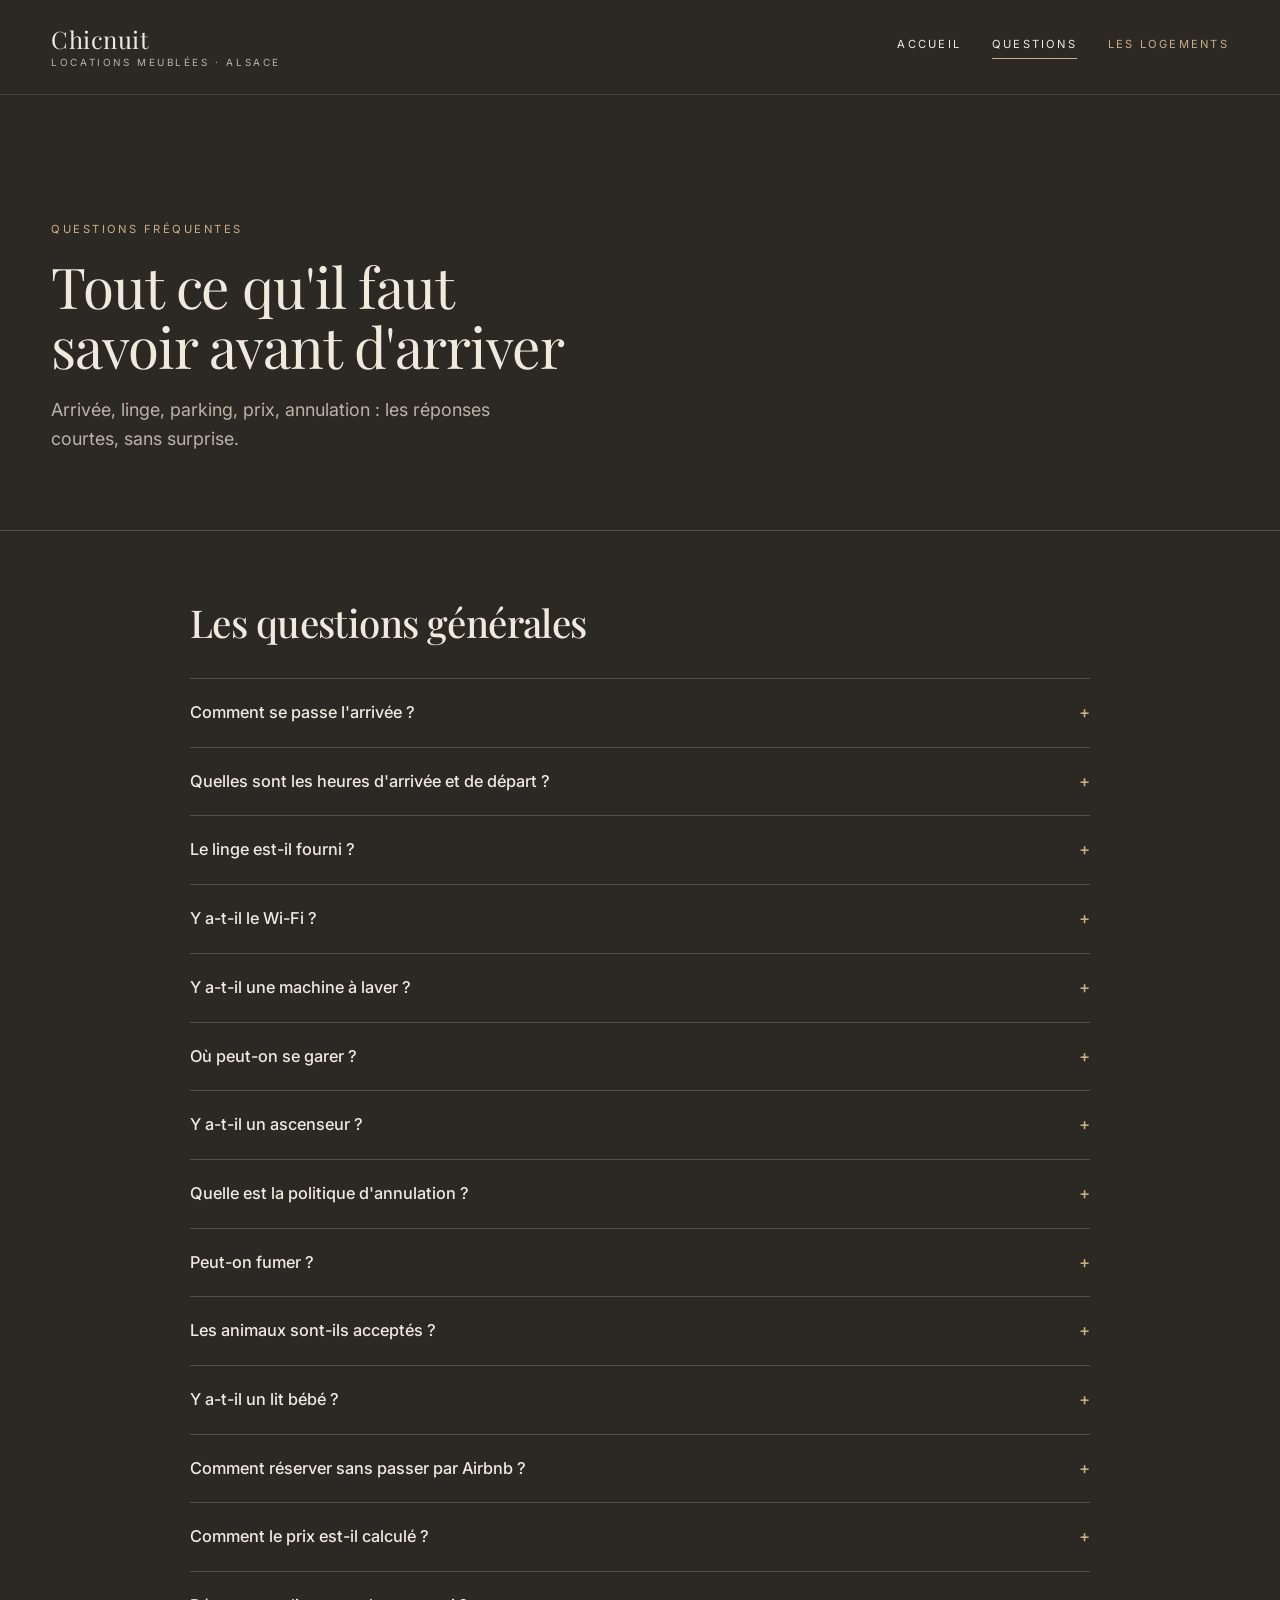
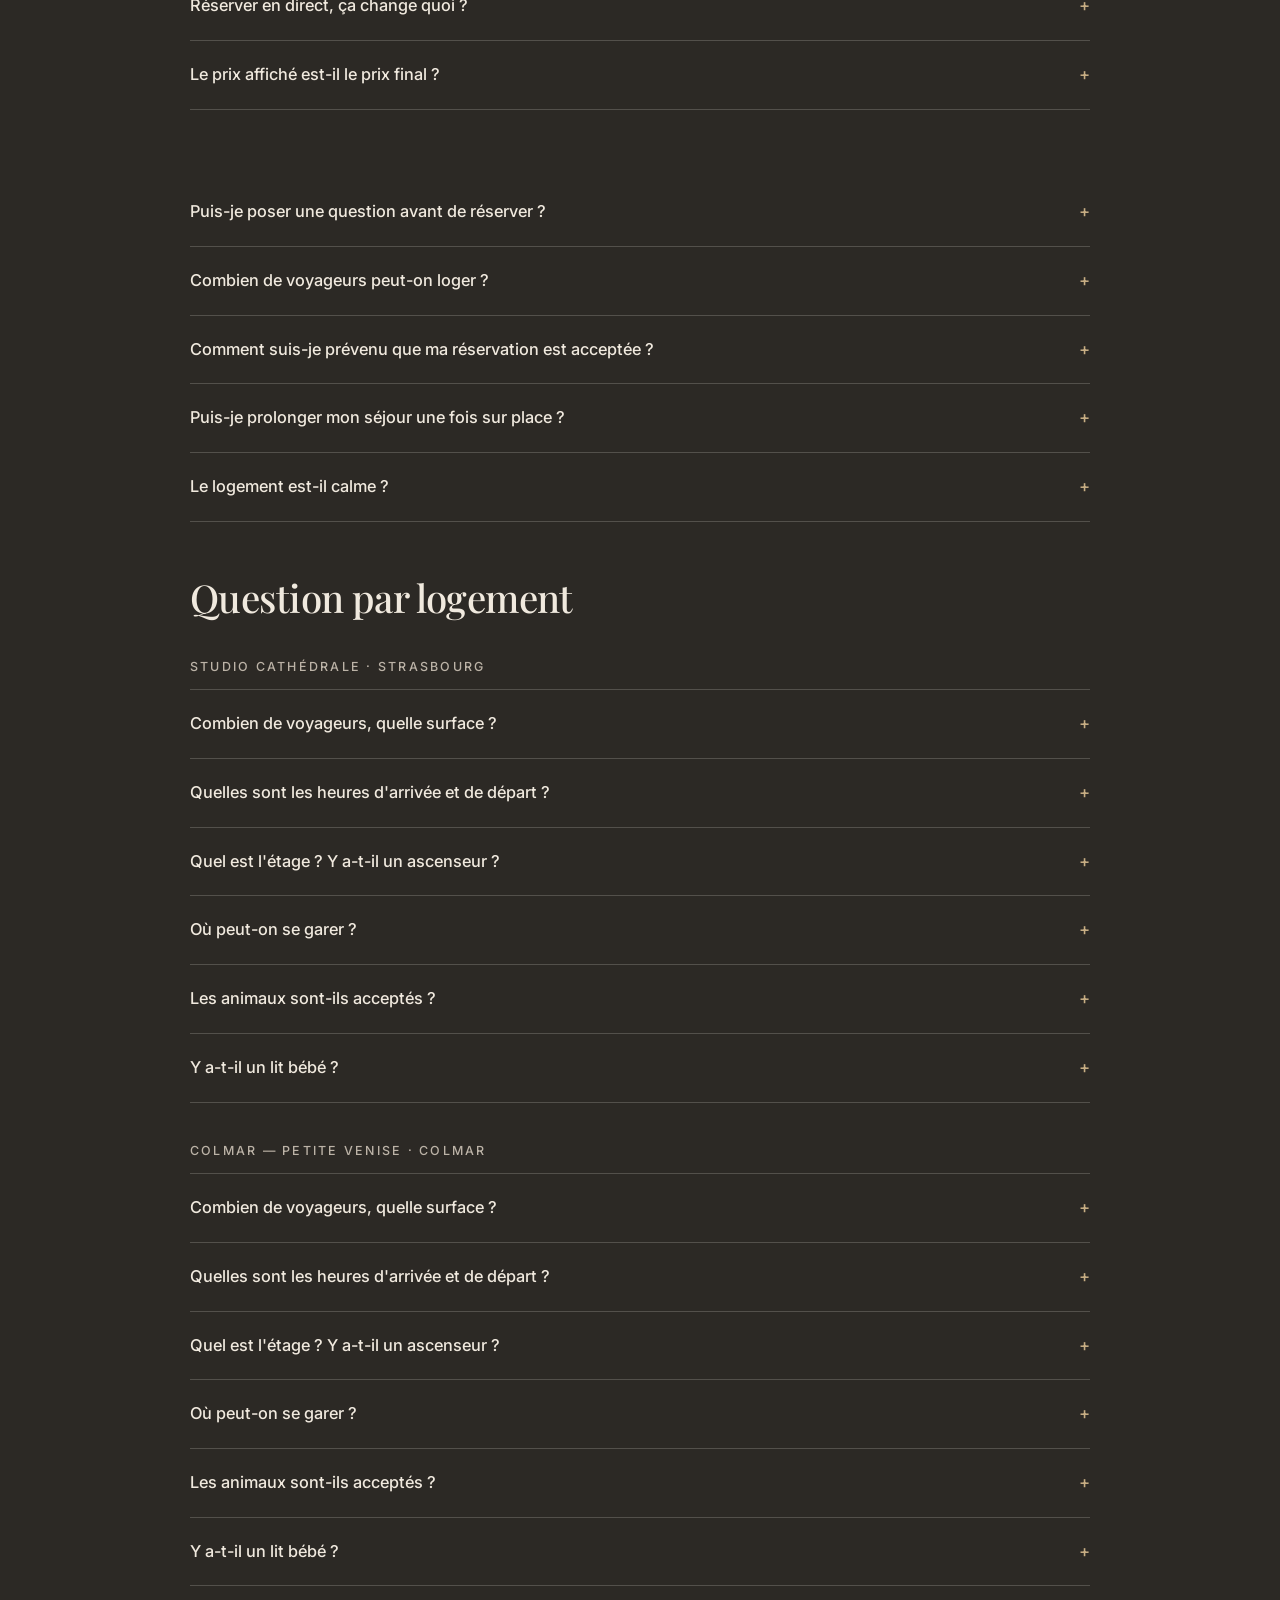
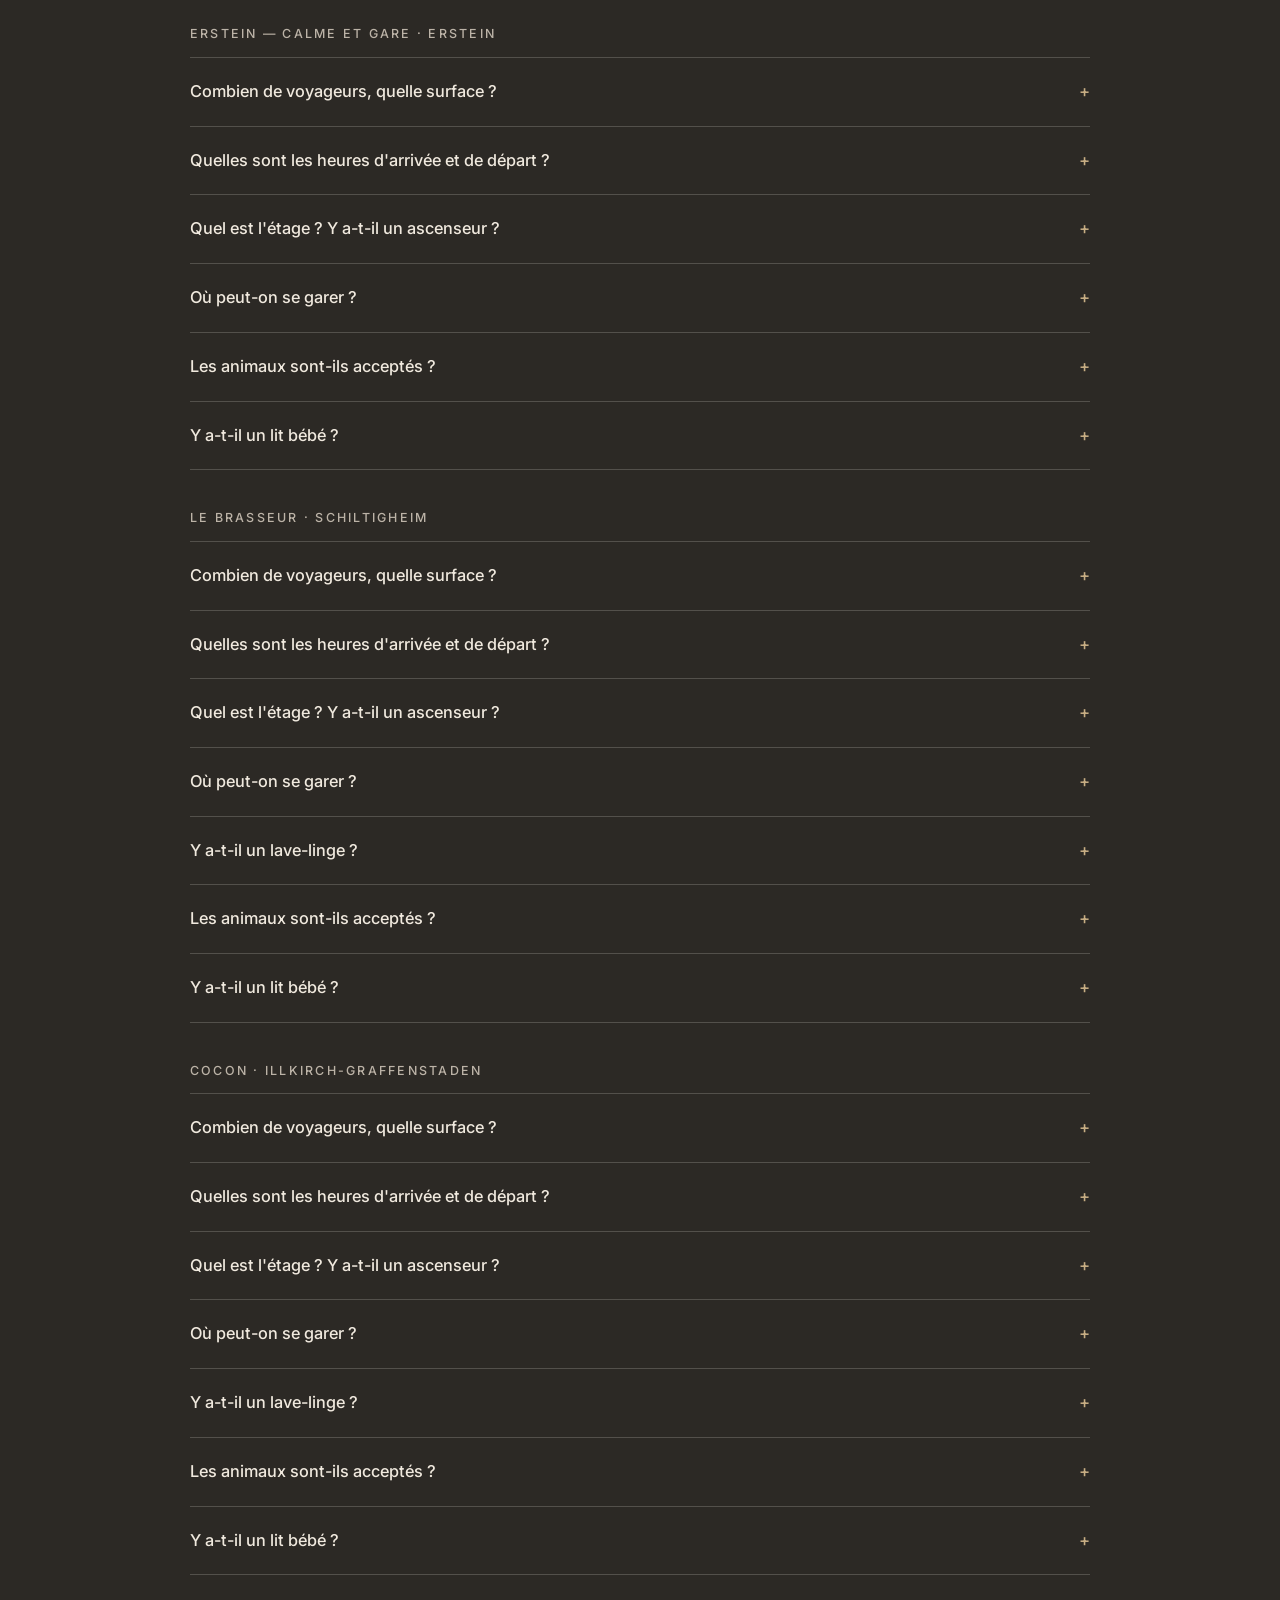
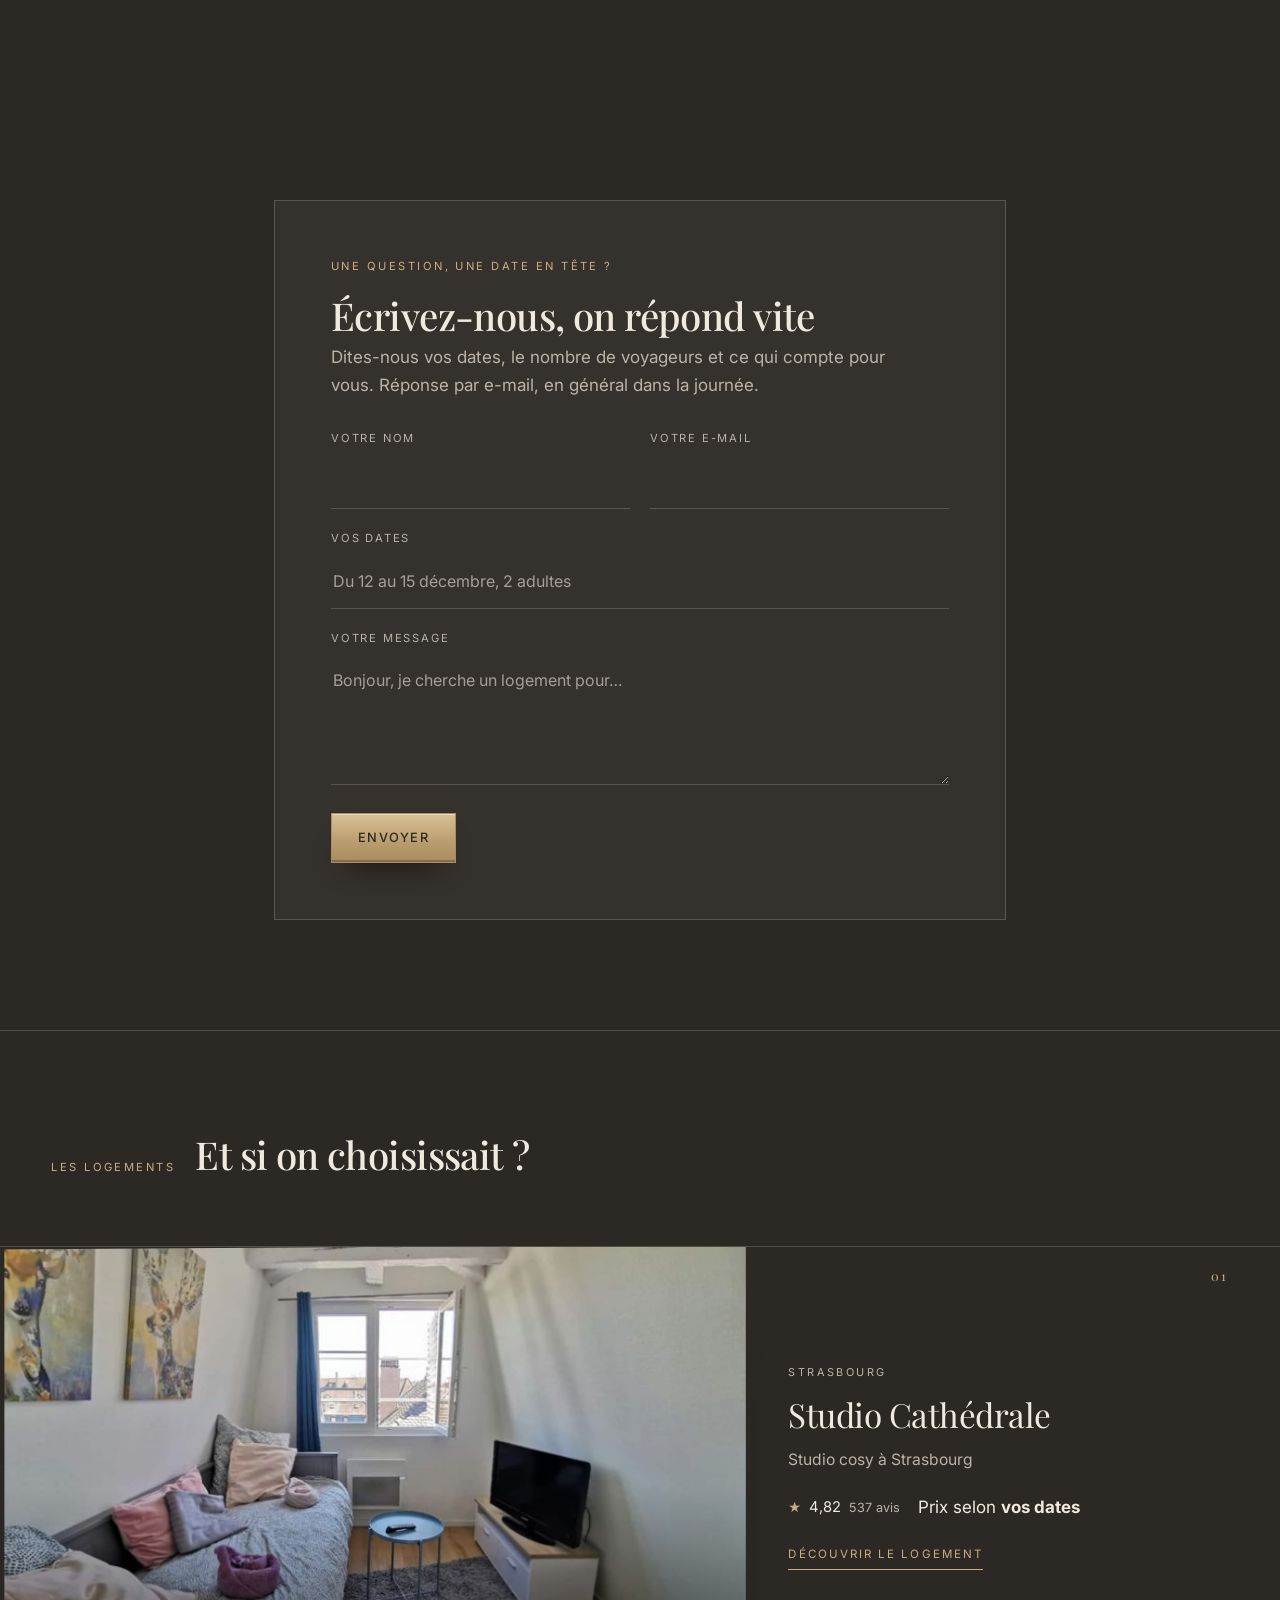
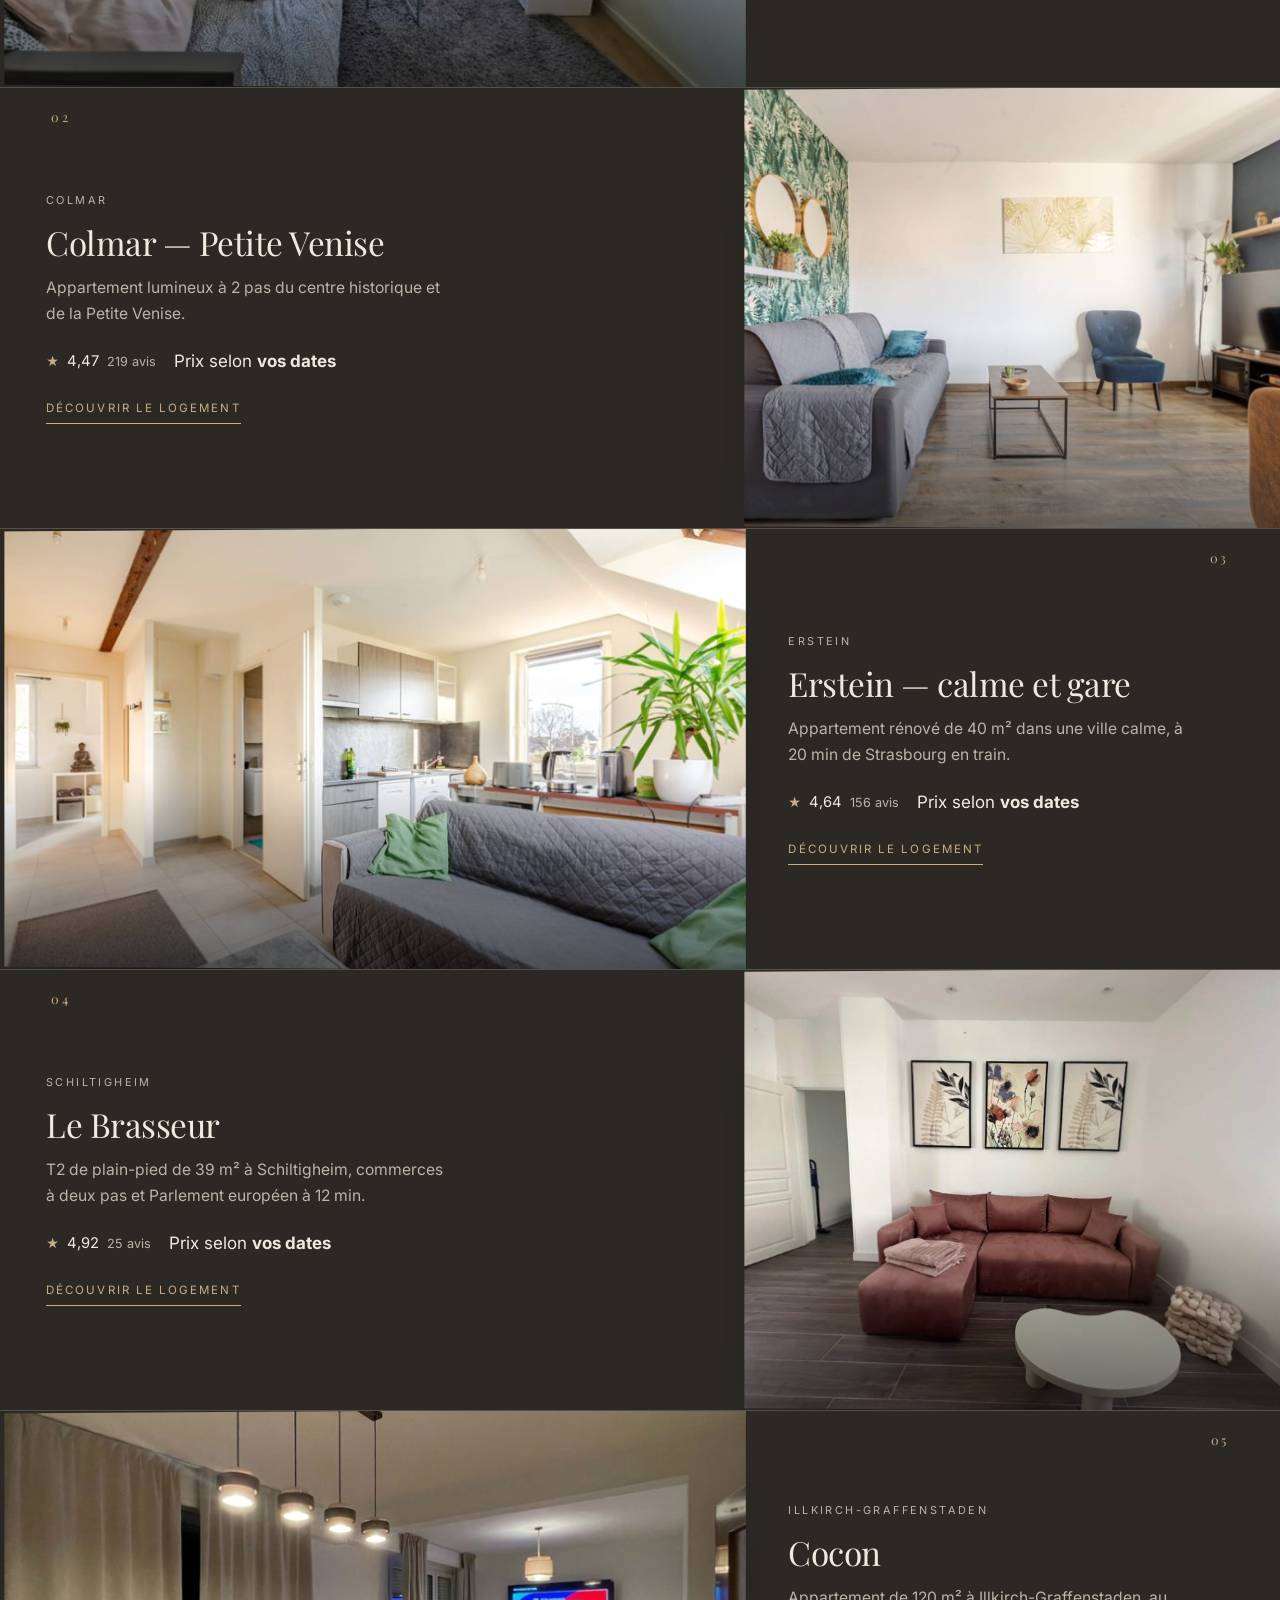
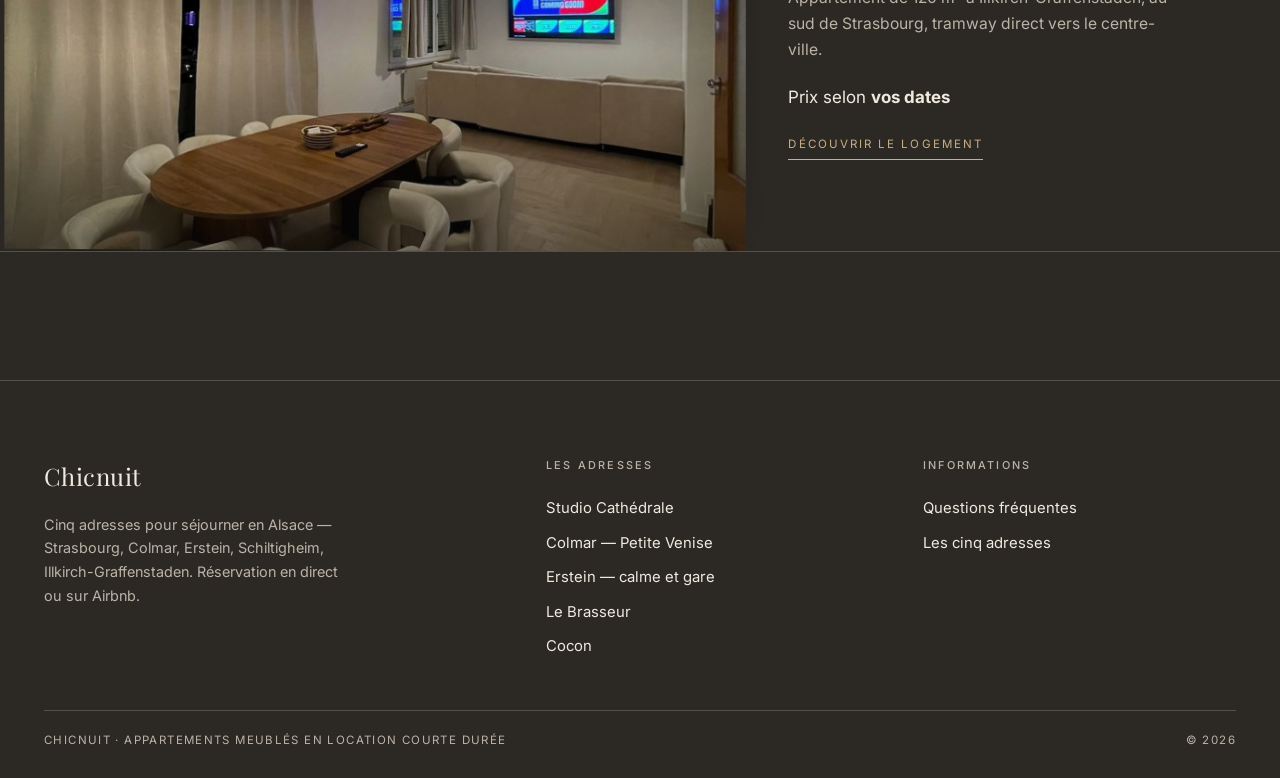
==== commit cafcc82e: "Cocon : couverture séjour (plus le pommeau de douche) ; noms sur fond de couleur ; dates réservées b" ====
--- a/faq.html
+++ b/faq.html
@@ -54,9 +54,9 @@
 <section class="faq faq--page">
   <div class="faq-in">
     <h2 class="titre-2">Les questions générales</h2>
-    <div class="faq-liste"><details class="faq-item"><summary>Comment se passe l'arrivée ?</summary><p>Arrivée 100 % autonome : serrure connectée Igloohome ou boîte à clés selon le logement. Les codes, photos et instructions sont envoyés avant l'arrivée.</p></details><details class="faq-item"><summary>Quelles sont les heures d'arrivée et de départ ?</summary><p>Elles dépendent du logement : arrivée entre 13 h et 15 h, départ entre 10 h et 11 h. Les horaires exacts sont indiqués sur la page de chaque logement.</p></details><details class="faq-item"><summary>Le linge est-il fourni ?</summary><p>Oui : draps et serviettes fournis dans tous nos logements (1 serviette par voyageur).</p></details><details class="faq-item"><summary>Y a-t-il le Wi-Fi ?</summary><p>Oui, le Wi-Fi est gratuit dans tous nos logements (fibre au Studio Cathédrale, à Colmar et à Erstein).</p></details><details class="faq-item"><summary>Y a-t-il une machine à laver ?</summary><p>Oui au Brasseur et au Cocon, avec un sèche-linge. Pour les autres logements, demandez-nous avant de réserver.</p></details><details class="faq-item"><summary>Où peut-on se garer ?</summary><p>Cela dépend du logement. À Erstein et près du Cocon, le stationnement est gratuit dans les rues. Au Brasseur, la zone bleue devant est payante et des places gratuites se trouvent dans les rues à côté. À Strasbourg, le parking des Bateliers (payant) est à 5 min à pied. À Colmar, la rue est payante du lundi au samedi (gratuit le soir et le dimanche) et un parking gratuit se trouve à 8 min. Le détail est rappelé sur chaque page.</p></details><details class="faq-item"><summary>Y a-t-il un ascenseur ?</summary><p>Non : nos logements sont à l'étage sans ascenseur (Studio Cathédrale 4ᵉ, Colmar 3ᵉ, Cocon 2ᵉ, Erstein 1er). Seul Le Brasseur est de plain-pied.</p></details><details class="faq-item"><summary>Quelle est la politique d'annulation ?</summary><p>Non remboursable moins de 30 jours avant l'arrivée. L'option « annulation prolongée » Airbnb (petit supplément) permet d'annuler gratuitement jusqu'à 24 h avant.</p></details><details class="faq-item"><summary>Peut-on fumer ?</summary><p>Non, tous nos logements sont non-fumeurs à l'intérieur.</p></details><details class="faq-item"><summary>Les animaux sont-ils acceptés ?</summary><p>Oui à Erstein, uniquement sur déclaration préalable. Pour les autres logements, demandez-nous avant de réserver.</p></details><details class="faq-item"><summary>Y a-t-il un lit bébé ?</summary><p>Lit bébé sur demande (petit supplément) à Colmar, à Erstein et au Brasseur ; selon disponibilité dans les autres logements.</p></details><details class="faq-item"><summary>Comment réserver sans passer par Airbnb ?</summary><p>Sur la page du logement, indiquez vos dates : le prix exact s'affiche en direct et la réservation se fait sur notre site, sans frais de plateforme. Vous pouvez aussi nous écrire avec le formulaire de contact.</p></details><details class="faq-item"><summary>Comment le prix est-il calculé ?</summary><p>Il dépend des dates et du nombre de nuits. Choisissez vos dates d'arrivée et de départ : le prix de votre séjour s'affiche aussitôt, en direct depuis notre calendrier de réservation (nuits + éventuels frais de ménage).</p></details><details class="faq-item"><summary>Réserver en direct, ça change quoi ?</summary><p>Vous réservez directement sur notre site : pas de frais de voyageur Airbnb ajoutés, et un échange direct avec nous.</p></details><details class="faq-item"><summary>Le prix affiché est-il le prix final ?</summary><p>Oui. Le calendrier de réservation affiche le total de votre séjour : les nuits, le ménage et les taxes sont inclus. Aucun frais n'est ajouté au moment de payer.</p></details><details class="faq-item"><summary>Comment savoir si mes dates sont libres ?</summary><p>Utilisez le calendrier de la page du logement : seules les dates disponibles restent cliquables. Les dates déjà réservées apparaissent en grisé et ne peuvent pas être sélectionnées.</p></details><details class="faq-item"><summary>Puis-je poser une question avant de réserver ?</summary><p>Oui. Le formulaire « Une date en tête ? » se trouve en bas de chaque page : laissez votre e-mail et vos dates, nous vous répondons par e-mail, en général dans la journée.</p></details><details class="faq-item"><summary>Combien de voyageurs peut-on loger ?</summary><p>Cela dépend du logement : 2 voyageurs au Studio Cathédrale, jusqu'à 4 à Colmar, à Erstein et au Brasseur, jusqu'à 6 au Cocon. Le nombre exact est indiqué sur chaque page.</p></details><details class="faq-item"><summary>Comment suis-je prévenu que ma réservation est acceptée ?</summary><p>Vous recevez une confirmation par e-mail à l'adresse indiquée lors de la réservation, avec le récapitulatif de votre séjour et les informations d'arrivée.</p></details><details class="faq-item"><summary>Puis-je prolonger mon séjour une fois sur place ?</summary><p>C'est possible selon les réservations suivantes. Écrivez-nous le plus tôt possible : si les dates sont libres, nous vous envoyons une proposition pour le supplément de nuits.</p></details><details class="faq-item"><summary>Le logement est-il calme ?</summary><p>Chacun de nos logements est choisi pour son calme et sa luminosité : les rues, la vue et les éventuelles nuisances sonores sont indiqués sur la page du logement.</p></details></div>
+    <div class="faq-liste"><details class="faq-item"><summary>Comment se passe l'arrivée ?</summary><p>Arrivée 100 % autonome : serrure connectée Igloohome ou boîte à clés selon le logement. Les codes, photos et instructions sont envoyés avant l'arrivée.</p></details><details class="faq-item"><summary>Quelles sont les heures d'arrivée et de départ ?</summary><p>Elles dépendent du logement : arrivée entre 13 h et 15 h, départ entre 10 h et 11 h. Les horaires exacts sont indiqués sur la page de chaque logement.</p></details><details class="faq-item"><summary>Le linge est-il fourni ?</summary><p>Oui : draps et serviettes fournis dans tous nos logements (1 serviette par voyageur).</p></details><details class="faq-item"><summary>Y a-t-il le Wi-Fi ?</summary><p>Oui, le Wi-Fi est gratuit dans tous nos logements (fibre au Studio Cathédrale, à Colmar et à Erstein).</p></details><details class="faq-item"><summary>Y a-t-il une machine à laver ?</summary><p>Oui au Brasseur et au Cocon, avec un sèche-linge. Pour les autres logements, demandez-nous avant de réserver.</p></details><details class="faq-item"><summary>Où peut-on se garer ?</summary><p>Cela dépend du logement. À Erstein et près du Cocon, le stationnement est gratuit dans les rues. Au Brasseur, la zone bleue devant est payante et des places gratuites se trouvent dans les rues à côté. À Strasbourg, le parking des Bateliers (payant) est à 7 min à pied. À Colmar, la rue est payante du lundi au samedi, de 9 h à 19 h (gratuite le soir et le dimanche) et le parking de la Manufacture est gratuit à 8 min. Le détail est rappelé sur chaque page.</p></details><details class="faq-item"><summary>Y a-t-il un ascenseur ?</summary><p>Non : nos logements sont à l'étage sans ascenseur (Studio Cathédrale 4ᵉ, Colmar 3ᵉ, Cocon 2ᵉ, Erstein 1er). Seul Le Brasseur est de plain-pied.</p></details><details class="faq-item"><summary>Quelle est la politique d'annulation ?</summary><p>Non remboursable moins de 30 jours avant l'arrivée. L'option « annulation prolongée » Airbnb (petit supplément) permet d'annuler gratuitement jusqu'à 24 h avant.</p></details><details class="faq-item"><summary>Peut-on fumer ?</summary><p>Non, tous nos logements sont non-fumeurs à l'intérieur.</p></details><details class="faq-item"><summary>Les animaux sont-ils acceptés ?</summary><p>Oui à Erstein, uniquement sur déclaration préalable. Pour les autres logements, demandez-nous avant de réserver.</p></details><details class="faq-item"><summary>Y a-t-il un lit bébé ?</summary><p>Lit bébé sur demande (petit supplément) à Colmar, à Erstein et au Brasseur ; selon disponibilité dans les autres logements.</p></details><details class="faq-item"><summary>Comment réserver sans passer par Airbnb ?</summary><p>Sur la page du logement, indiquez vos dates : le prix exact s'affiche en direct et la réservation se fait sur notre site, sans frais de plateforme. Vous pouvez aussi nous écrire avec le formulaire de contact.</p></details><details class="faq-item"><summary>Comment le prix est-il calculé ?</summary><p>Il dépend des dates et du nombre de nuits. Choisissez vos dates d'arrivée et de départ : le prix de votre séjour s'affiche aussitôt, en direct depuis notre calendrier de réservation (nuits + éventuels frais de ménage).</p></details><details class="faq-item"><summary>Réserver en direct, ça change quoi ?</summary><p>Vous réservez directement sur notre site : pas de frais de voyageur Airbnb ajoutés, et un échange direct avec nous.</p></details><details class="faq-item"><summary>Le prix affiché est-il le prix final ?</summary><p>Oui. Le calendrier de réservation affiche le prix total de votre séjour : nuits et ménage compris. Aucun supplément n'est ajouté au moment de payer.</p></details><details class="faq-item"><summary>Comment savoir si mes dates sont libres ?</summary><p>Sur le calendrier de la page du logement : les dates déjà réservées sont barrées et ne peuvent pas être choisies, seules les dates libres restent cliquables.</p></details><details class="faq-item"><summary>Puis-je poser une question avant de réserver ?</summary><p>Oui. Le formulaire « Une date en tête ? » se trouve en bas de chaque page : laissez votre e-mail et vos dates, nous vous répondons par e-mail, en général dans la journée.</p></details><details class="faq-item"><summary>Combien de voyageurs peut-on loger ?</summary><p>Cela dépend du logement : 2 voyageurs au Studio Cathédrale, jusqu'à 4 à Colmar, à Erstein et au Brasseur, jusqu'à 6 au Cocon. Le nombre exact est indiqué sur chaque page.</p></details><details class="faq-item"><summary>Comment suis-je prévenu que ma réservation est acceptée ?</summary><p>Vous recevez une confirmation par e-mail à l'adresse indiquée lors de la réservation, avec le récapitulatif de votre séjour. Les codes et les instructions d'arrivée vous sont envoyés séparément, avant votre venue.</p></details><details class="faq-item"><summary>Puis-je prolonger mon séjour une fois sur place ?</summary><p>C'est possible selon les réservations suivantes. Écrivez-nous le plus tôt possible : si les dates sont libres, nous vous envoyons une proposition de prix pour les nuits en plus.</p></details><details class="faq-item"><summary>Le logement est-il calme ?</summary><p>La rue et le quartier de chaque logement sont décrits sur sa page. Si le calme est votre priorité, dites-le-nous : nous vous répondons franchement.</p></details></div>
     <h2 class="titre-2 faq-titre-logements">Question par logement</h2>
-    <div class="faq-logement"><h3 class="titre-3"><a href="apartments/cathedrale.html">Studio Cathédrale · Strasbourg</a></h3><div class="faq-liste"><details class="faq-item"><summary>Combien de voyageurs, quelle surface ?</summary><p>2 voyageurs · 18 m² · lit 140 × 200.</p></details><details class="faq-item"><summary>Quelles sont les heures d'arrivée et de départ ?</summary><p>Arrivée à partir de 13 h, départ avant 10 h. L'arrivée est autonome : les codes et les instructions arrivent avant votre venue.</p></details><details class="faq-item"><summary>Quel est l'étage ? Y a-t-il un ascenseur ?</summary><p>4ᵉ étage sans ascenseur.</p></details><details class="faq-item"><summary>Où peut-on se garer ?</summary><p>Pas de parking devant l'immeuble. Le parking des Bateliers (payant) est à 5 min à pied.</p></details><details class="faq-item"><summary>Les animaux sont-ils acceptés ?</summary><p>Pas par défaut : demandez-nous avant de réserver.</p></details><details class="faq-item"><summary>Y a-t-il un lit bébé ?</summary><p>Selon disponibilité : demandez-nous avant de réserver.</p></details></div></div><div class="faq-logement"><h3 class="titre-3"><a href="apartments/colmar.html">Colmar — Petite Venise · Colmar</a></h3><div class="faq-liste"><details class="faq-item"><summary>Combien de voyageurs, quelle surface ?</summary><p>Jusqu'à 4 voyageurs · lit queen + canapé-lit · 3ᵉ étage.</p></details><details class="faq-item"><summary>Quelles sont les heures d'arrivée et de départ ?</summary><p>Arrivée à partir de 15 h, départ avant 11 h. L'arrivée est autonome : les codes et les instructions arrivent avant votre venue.</p></details><details class="faq-item"><summary>Quel est l'étage ? Y a-t-il un ascenseur ?</summary><p>3ᵉ étage sans ascenseur.</p></details><details class="faq-item"><summary>Où peut-on se garer ?</summary><p>Stationnement dans la rue payant du lundi au samedi (gratuit le soir et le dimanche) ; parking gratuit à 8 min à pied.</p></details><details class="faq-item"><summary>Les animaux sont-ils acceptés ?</summary><p>Pas par défaut : demandez-nous avant de réserver.</p></details><details class="faq-item"><summary>Y a-t-il un lit bébé ?</summary><p>Oui, sur demande (petit supplément).</p></details></div></div><div class="faq-logement"><h3 class="titre-3"><a href="apartments/erstein.html">Erstein — calme et gare · Erstein</a></h3><div class="faq-liste"><details class="faq-item"><summary>Combien de voyageurs, quelle surface ?</summary><p>Jusqu'à 4 voyageurs · 40 m² · lit queen + canapé-lit.</p></details><details class="faq-item"><summary>Quelles sont les heures d'arrivée et de départ ?</summary><p>Arrivée à partir de 14 h, départ avant 10 h. L'arrivée est autonome : les codes et les instructions arrivent avant votre venue.</p></details><details class="faq-item"><summary>Quel est l'étage ? Y a-t-il un ascenseur ?</summary><p>1er étage sans ascenseur.</p></details><details class="faq-item"><summary>Où peut-on se garer ?</summary><p>Parking gratuit dans la rue (rue Henri-Dunant).</p></details><details class="faq-item"><summary>Les animaux sont-ils acceptés ?</summary><p>Oui, sur déclaration préalable.</p></details><details class="faq-item"><summary>Y a-t-il un lit bébé ?</summary><p>Lit bébé parapluie sur demande (petit supplément).</p></details></div></div><div class="faq-logement"><h3 class="titre-3"><a href="apartments/brasseur.html">Le Brasseur · Schiltigheim</a></h3><div class="faq-liste"><details class="faq-item"><summary>Combien de voyageurs, quelle surface ?</summary><p>Jusqu'à 4 voyageurs · T2 de 39 m² · plain-pied.</p></details><details class="faq-item"><summary>Quelles sont les heures d'arrivée et de départ ?</summary><p>Arrivée à partir de 15 h, départ avant 11 h. L'arrivée est autonome : les codes et les instructions arrivent avant votre venue.</p></details><details class="faq-item"><summary>Quel est l'étage ? Y a-t-il un ascenseur ?</summary><p>De plain-pied (une petite marche à l'entrée).</p></details><details class="faq-item"><summary>Où peut-on se garer ?</summary><p>Pas de parking privé : la zone bleue devant est payante, des places gratuites se trouvent dans les rues à côté.</p></details><details class="faq-item"><summary>Y a-t-il un lave-linge ?</summary><p>Oui, avec un sèche-linge.</p></details><details class="faq-item"><summary>Les animaux sont-ils acceptés ?</summary><p>Pas par défaut : demandez-nous avant de réserver.</p></details><details class="faq-item"><summary>Y a-t-il un lit bébé ?</summary><p>Lit bébé parapluie sur demande (petit supplément).</p></details></div></div><div class="faq-logement"><h3 class="titre-3"><a href="apartments/cocon.html">Cocon · Illkirch-Graffenstaden</a></h3><div class="faq-liste"><details class="faq-item"><summary>Combien de voyageurs, quelle surface ?</summary><p>Jusqu'à 6 voyageurs · 120 m² · balcon.</p></details><details class="faq-item"><summary>Quelles sont les heures d'arrivée et de départ ?</summary><p>Arrivée à partir de 15 h, départ avant 11 h. L'arrivée est autonome : les codes et les instructions arrivent avant votre venue.</p></details><details class="faq-item"><summary>Quel est l'étage ? Y a-t-il un ascenseur ?</summary><p>2ᵉ étage sans ascenseur.</p></details><details class="faq-item"><summary>Où peut-on se garer ?</summary><p>Des places de parking gratuites se trouvent dans les rues autour de l'immeuble.</p></details><details class="faq-item"><summary>Y a-t-il un lave-linge ?</summary><p>Oui, avec un sèche-linge.</p></details><details class="faq-item"><summary>Les animaux sont-ils acceptés ?</summary><p>Pas par défaut : demandez-nous avant de réserver.</p></details><details class="faq-item"><summary>Y a-t-il un lit bébé ?</summary><p>Selon disponibilité : demandez-nous avant de réserver.</p></details></div></div>
+    <div class="faq-logement"><h3 class="titre-3"><a href="apartments/cathedrale.html">Studio Cathédrale · Strasbourg</a></h3><div class="faq-liste"><details class="faq-item"><summary>Combien de voyageurs, quelle surface ?</summary><p>2 voyageurs · 18 m² · lit 140 × 200.</p></details><details class="faq-item"><summary>Quelles sont les heures d'arrivée et de départ ?</summary><p>Arrivée à partir de 13 h, départ avant 10 h. L'arrivée est autonome : les codes et les instructions arrivent avant votre venue.</p></details><details class="faq-item"><summary>Quel est l'étage ? Y a-t-il un ascenseur ?</summary><p>4ᵉ étage sans ascenseur.</p></details><details class="faq-item"><summary>Où peut-on se garer ?</summary><p>Pas de parking devant l'immeuble. Le parking des Bateliers (payant) est à 7 min à pied.</p></details><details class="faq-item"><summary>Les animaux sont-ils acceptés ?</summary><p>Pas par défaut : demandez-nous avant de réserver.</p></details><details class="faq-item"><summary>Y a-t-il un lit bébé ?</summary><p>Selon disponibilité : demandez-nous avant de réserver.</p></details></div></div><div class="faq-logement"><h3 class="titre-3"><a href="apartments/colmar.html">Colmar — Petite Venise · Colmar</a></h3><div class="faq-liste"><details class="faq-item"><summary>Combien de voyageurs, quelle surface ?</summary><p>Jusqu'à 4 voyageurs · lit queen + canapé-lit · 3ᵉ étage.</p></details><details class="faq-item"><summary>Quelles sont les heures d'arrivée et de départ ?</summary><p>Arrivée à partir de 15 h, départ avant 11 h. L'arrivée est autonome : les codes et les instructions arrivent avant votre venue.</p></details><details class="faq-item"><summary>Quel est l'étage ? Y a-t-il un ascenseur ?</summary><p>3ᵉ étage sans ascenseur.</p></details><details class="faq-item"><summary>Où peut-on se garer ?</summary><p>Stationnement dans la rue payant du lundi au samedi, de 9 h à 19 h (gratuit le soir, le dimanche et les jours fériés) ; parking de la Manufacture gratuit à 8 min à pied.</p></details><details class="faq-item"><summary>Les animaux sont-ils acceptés ?</summary><p>Pas par défaut : demandez-nous avant de réserver.</p></details><details class="faq-item"><summary>Y a-t-il un lit bébé ?</summary><p>Oui, sur demande (petit supplément).</p></details></div></div><div class="faq-logement"><h3 class="titre-3"><a href="apartments/erstein.html">Erstein — calme et gare · Erstein</a></h3><div class="faq-liste"><details class="faq-item"><summary>Combien de voyageurs, quelle surface ?</summary><p>Jusqu'à 4 voyageurs · 40 m² · lit queen + canapé-lit.</p></details><details class="faq-item"><summary>Quelles sont les heures d'arrivée et de départ ?</summary><p>Arrivée à partir de 14 h, départ avant 10 h. L'arrivée est autonome : les codes et les instructions arrivent avant votre venue.</p></details><details class="faq-item"><summary>Quel est l'étage ? Y a-t-il un ascenseur ?</summary><p>1er étage sans ascenseur.</p></details><details class="faq-item"><summary>Où peut-on se garer ?</summary><p>Parking gratuit dans la rue (rue Henri-Dunant).</p></details><details class="faq-item"><summary>Les animaux sont-ils acceptés ?</summary><p>Oui, sur déclaration préalable.</p></details><details class="faq-item"><summary>Y a-t-il un lit bébé ?</summary><p>Lit bébé parapluie sur demande (petit supplément).</p></details></div></div><div class="faq-logement"><h3 class="titre-3"><a href="apartments/brasseur.html">Le Brasseur · Schiltigheim</a></h3><div class="faq-liste"><details class="faq-item"><summary>Combien de voyageurs, quelle surface ?</summary><p>Jusqu'à 4 voyageurs · T2 de 39 m² · plain-pied.</p></details><details class="faq-item"><summary>Quelles sont les heures d'arrivée et de départ ?</summary><p>Arrivée à partir de 15 h, départ avant 11 h. L'arrivée est autonome : les codes et les instructions arrivent avant votre venue.</p></details><details class="faq-item"><summary>Quel est l'étage ? Y a-t-il un ascenseur ?</summary><p>De plain-pied (une petite marche à l'entrée).</p></details><details class="faq-item"><summary>Où peut-on se garer ?</summary><p>Pas de parking privé : la zone bleue devant est payante, des places gratuites se trouvent dans les rues à côté.</p></details><details class="faq-item"><summary>Y a-t-il un lave-linge ?</summary><p>Oui, avec un sèche-linge.</p></details><details class="faq-item"><summary>Les animaux sont-ils acceptés ?</summary><p>Pas par défaut : demandez-nous avant de réserver.</p></details><details class="faq-item"><summary>Y a-t-il un lit bébé ?</summary><p>Lit bébé parapluie sur demande (petit supplément).</p></details></div></div><div class="faq-logement"><h3 class="titre-3"><a href="apartments/cocon.html">Cocon · Illkirch-Graffenstaden</a></h3><div class="faq-liste"><details class="faq-item"><summary>Combien de voyageurs, quelle surface ?</summary><p>Jusqu'à 6 voyageurs · 120 m² · balcon.</p></details><details class="faq-item"><summary>Quelles sont les heures d'arrivée et de départ ?</summary><p>Arrivée à partir de 15 h, départ avant 11 h. L'arrivée est autonome : les codes et les instructions arrivent avant votre venue.</p></details><details class="faq-item"><summary>Quel est l'étage ? Y a-t-il un ascenseur ?</summary><p>2ᵉ étage sans ascenseur.</p></details><details class="faq-item"><summary>Où peut-on se garer ?</summary><p>Des places de parking gratuites se trouvent dans les rues autour de l'immeuble.</p></details><details class="faq-item"><summary>Y a-t-il un lave-linge ?</summary><p>Oui, avec un sèche-linge.</p></details><details class="faq-item"><summary>Les animaux sont-ils acceptés ?</summary><p>Pas par défaut : demandez-nous avant de réserver.</p></details><details class="faq-item"><summary>Y a-t-il un lit bébé ?</summary><p>Selon disponibilité : demandez-nous avant de réserver.</p></details></div></div>
   </div>
 </section>
 
@@ -114,7 +114,7 @@
   <div class="addr-corps">
     <p class="addr-ville">Erstein</p>
     <h3 class="addr-nom">Erstein — calme et gare</h3>
-    <p class="addr-texte">Appartement rénové 40 m² dans une ville calme à 20 min de Strasbourg en train.</p>
+    <p class="addr-texte">Appartement rénové de 40 m² dans une ville calme, à 20 min de Strasbourg en train.</p>
     <div class="addr-meta"><span class="note"><span class="note-e">★</span> 4,64<span class="note-a">156 avis</span></span><span class="addr-prix">Prix selon <b>vos dates</b></span></div>
     <a class="addr-lien" href="apartments/erstein.html">Découvrir le logement</a>
   </div>
@@ -123,16 +123,16 @@
   <div class="addr-corps">
     <p class="addr-ville">Schiltigheim</p>
     <h3 class="addr-nom">Le Brasseur</h3>
-    <p class="addr-texte">T2 de plain-pied 39 m² à Schiltigheim, à deux pas du Parlement européen et des commerces.</p>
+    <p class="addr-texte">T2 de plain-pied de 39 m² à Schiltigheim, commerces à deux pas et Parlement européen à 12 min.</p>
     <div class="addr-meta"><span class="note"><span class="note-e">★</span> 4,92<span class="note-a">25 avis</span></span><span class="addr-prix">Prix selon <b>vos dates</b></span></div>
     <a class="addr-lien" href="apartments/brasseur.html">Découvrir le logement</a>
   </div>
 </article><article class="addr" data-num="05">
-  <a class="addr-cadre" href="apartments/cocon.html" aria-label="Cocon"><div class="addr-media"><img src="img/cocon-01-800.jpg" alt="Cocon" loading="lazy" decoding="async"></div></a>
+  <a class="addr-cadre" href="apartments/cocon.html" aria-label="Cocon"><div class="addr-media"><img src="img/cocon-19-800.jpg" alt="Cocon" loading="lazy" decoding="async"></div></a>
   <div class="addr-corps">
     <p class="addr-ville">Illkirch-Graffenstaden</p>
     <h3 class="addr-nom">Cocon</h3>
-    <p class="addr-texte">Appartement design de 120 m² à Illkirch-Graffenstaden, au sud de Strasbourg, tramway direct vers le centre-ville.</p>
+    <p class="addr-texte">Appartement de 120 m² à Illkirch-Graffenstaden, au sud de Strasbourg, tramway direct vers le centre-ville.</p>
     <div class="addr-meta"><span class="addr-prix">Prix selon <b>vos dates</b></span></div>
     <a class="addr-lien" href="apartments/cocon.html">Découvrir le logement</a>
   </div>
--- a/assets/style.css
+++ b/assets/style.css
@@ -184,9 +184,11 @@
 }
 .anneau-txt {
   position: absolute; left: 0; right: 0; bottom: 0; z-index: 2;
-  display: flex; flex-direction: column; gap: 4px; padding: 18px 20px 20px; color: #fff;
-}
-.anneau-ville { font-size: 0.6rem; letter-spacing: 0.22em; text-transform: uppercase; color: rgba(255,255,255,.78); }
+  display: flex; flex-direction: column; gap: 4px; padding: 16px 20px 18px;
+  /* Kano 26/11 : bandeau plein de la couleur du site (lisible sur toutes les photos) */
+  color: var(--txt, #f0e9de); background: var(--bg, #2c2925); border-top: 1px solid var(--accent, #c8ae84);
+}
+.anneau-ville { font-size: 0.6rem; letter-spacing: 0.22em; text-transform: uppercase; color: var(--accent, #c8ae84); }
 .anneau-nom { font-family: var(--serif); font-size: 1.3rem; line-height: 1.1; letter-spacing: -0.01em; }
 .anneau-prix { font-size: 0.8rem; color: rgba(255,255,255,.85); margin-top: 6px; }
 .anneau-prix b { font-family: var(--serif); font-size: 1.25rem; font-weight: 400; }
@@ -204,13 +206,27 @@
 }
 
 .anneau-piste.est-statique { transform: none !important; }
+/* mouvement réduit (réglage du téléphone / Mac) : les 5 cartes à plat, en grille.
+   Avant le 26/11 la piste faisait 0 px de large : section vide. */
+.anneau-piste.est-statique {
+  width: min(100%, 1180px); height: auto; margin: 0 auto; padding: 0 var(--gouttiere);
+  display: grid; grid-template-columns: repeat(auto-fit, minmax(200px, 1fr)); gap: 18px;
+}
 .anneau-piste.est-statique .anneau-carte {
-  position: relative; display: inline-block; width: 46%; margin: 1.5%;
+  position: relative; inset: auto; display: flex; flex-direction: column; width: auto; margin: 0;
   transform: none; backface-visibility: visible;
-  vertical-align: top;
-}
-.anneau-piste.est-statique { width: auto; height: auto; }
-.anneau-scene:has(.anneau-piste.est-statique) { height: auto; }
+}
+.anneau-piste.est-statique .anneau-img { position: relative; inset: auto; aspect-ratio: 4 / 5; }
+.anneau-piste.est-statique .anneau-img::after { display: none; }
+.anneau-piste.est-statique .anneau-txt { position: relative; flex: 1; }
+.anneau-scene:has(.anneau-piste.est-statique) { height: auto; display: block; }
+.anneau-scene:has(.anneau-piste.est-statique) + .anneau-ombre { display: none; }
+.anneau-tete > * { margin-left: auto; margin-right: auto; }
+/* calendrier (flatpickr) aux couleurs du site : dates prises barrées */
+.flatpickr-calendar { font-family: var(--sans); }
+.flatpickr-day.selected, .flatpickr-day.selected:hover { background: var(--accent, #c8ae84); border-color: var(--accent, #c8ae84); color: var(--txt-sur-accent, #2c2925); }
+.flatpickr-day.flatpickr-disabled, .flatpickr-day.flatpickr-disabled:hover { text-decoration: line-through; opacity: .38; }
+.reserver-legende { margin-top: 8px; font-size: 0.85rem; color: var(--txt-2); }
 
 /* --- explication / promesses ------------------------------------------ */
 .experience { padding: clamp(70px, 9vw, 120px) var(--gouttiere); border-top: 1px solid var(--ligne); }
@@ -333,8 +349,10 @@
 /* Nom + ville du logement montré par le diaporama du haut (une photo toutes les 3 s). */
 .slide-titre {
   position: absolute; z-index: 2; left: 26px; top: 112px;
-  font-size: 0.7rem; letter-spacing: 0.2em; text-transform: uppercase; color: #fff;
-  text-shadow: 0 1px 18px rgba(0,0,0,.8), 0 0 3px rgba(0,0,0,.85);
+  font-size: 0.7rem; letter-spacing: 0.2em; text-transform: uppercase;
+  /* Kano 26/11 : nom + ville sur un fond de la couleur du site, jamais blanc sur photo */
+  color: var(--accent, #c8ae84); background: var(--bg, #2c2925); padding: 9px 14px 8px;
+  box-shadow: 0 8px 24px -10px rgba(0,0,0,.6);
 }
 
 /* --- vos dates, votre prix --------------------------------------------- */
